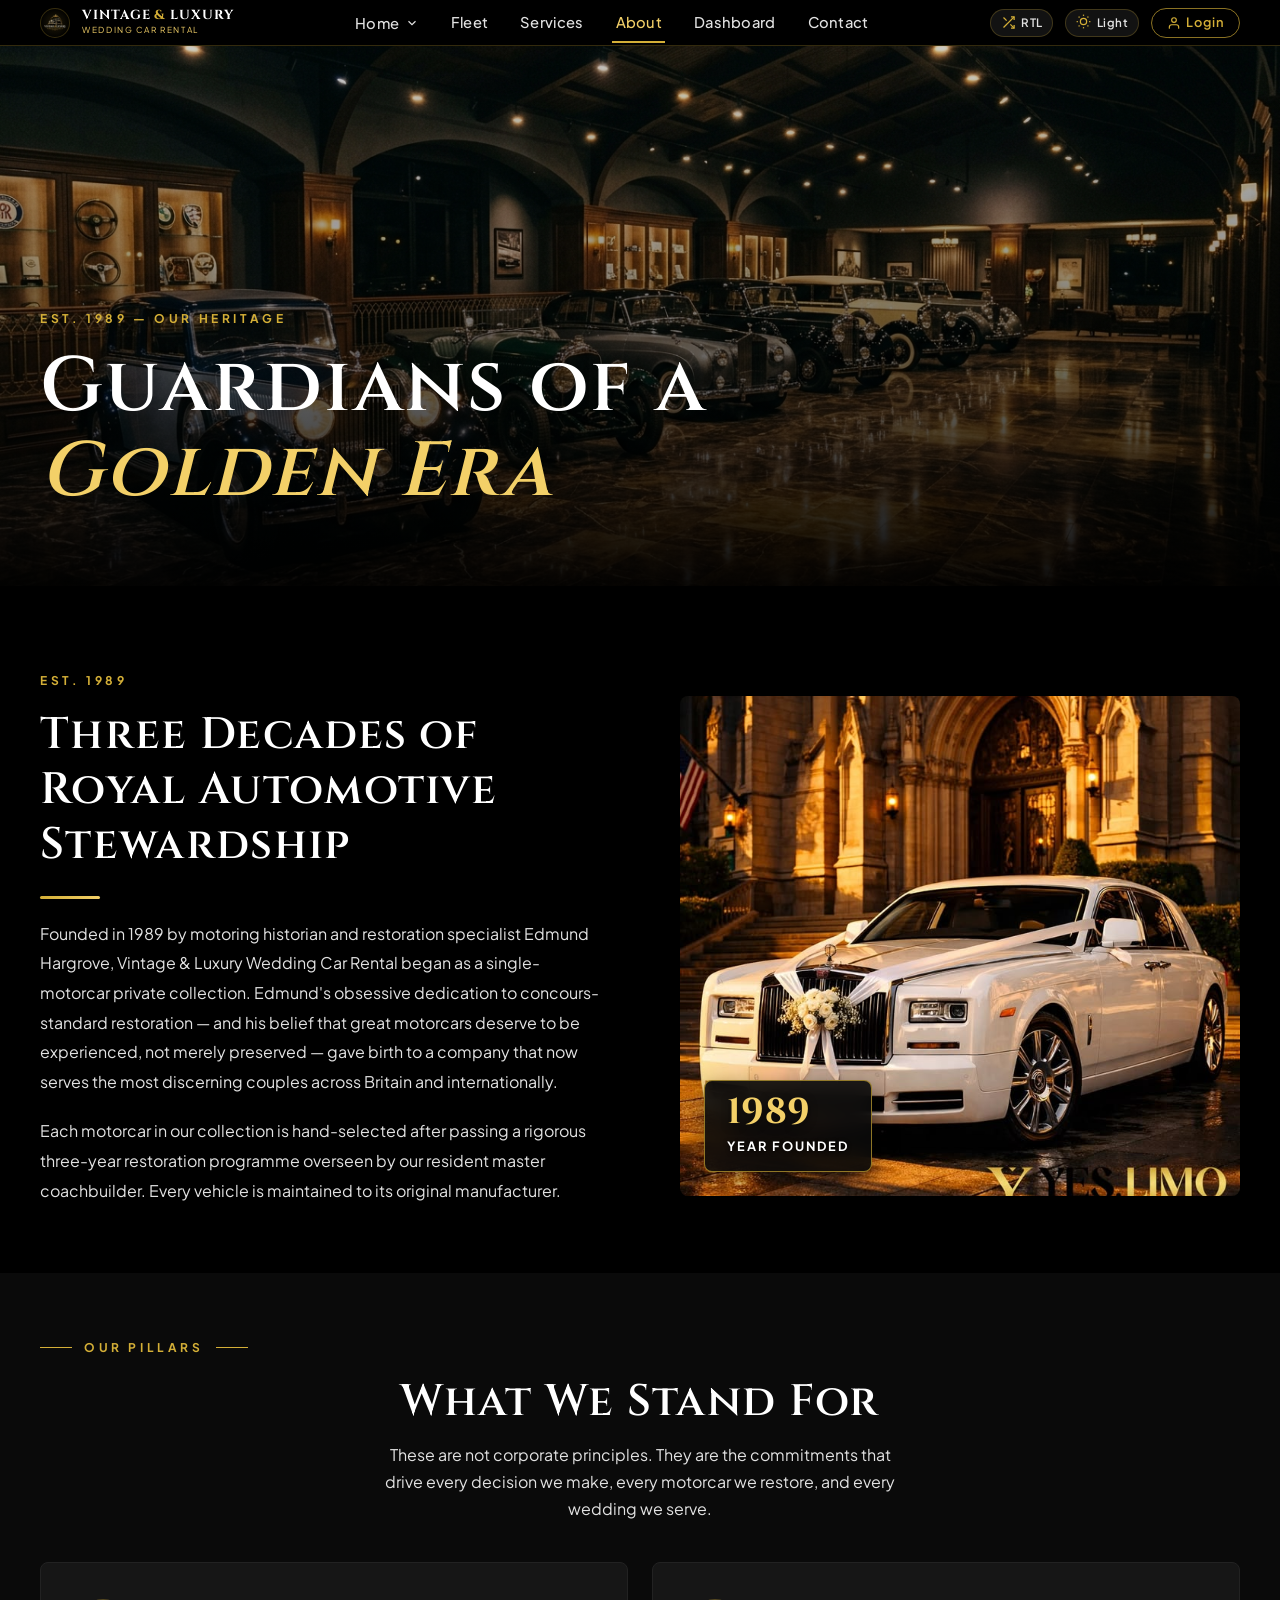
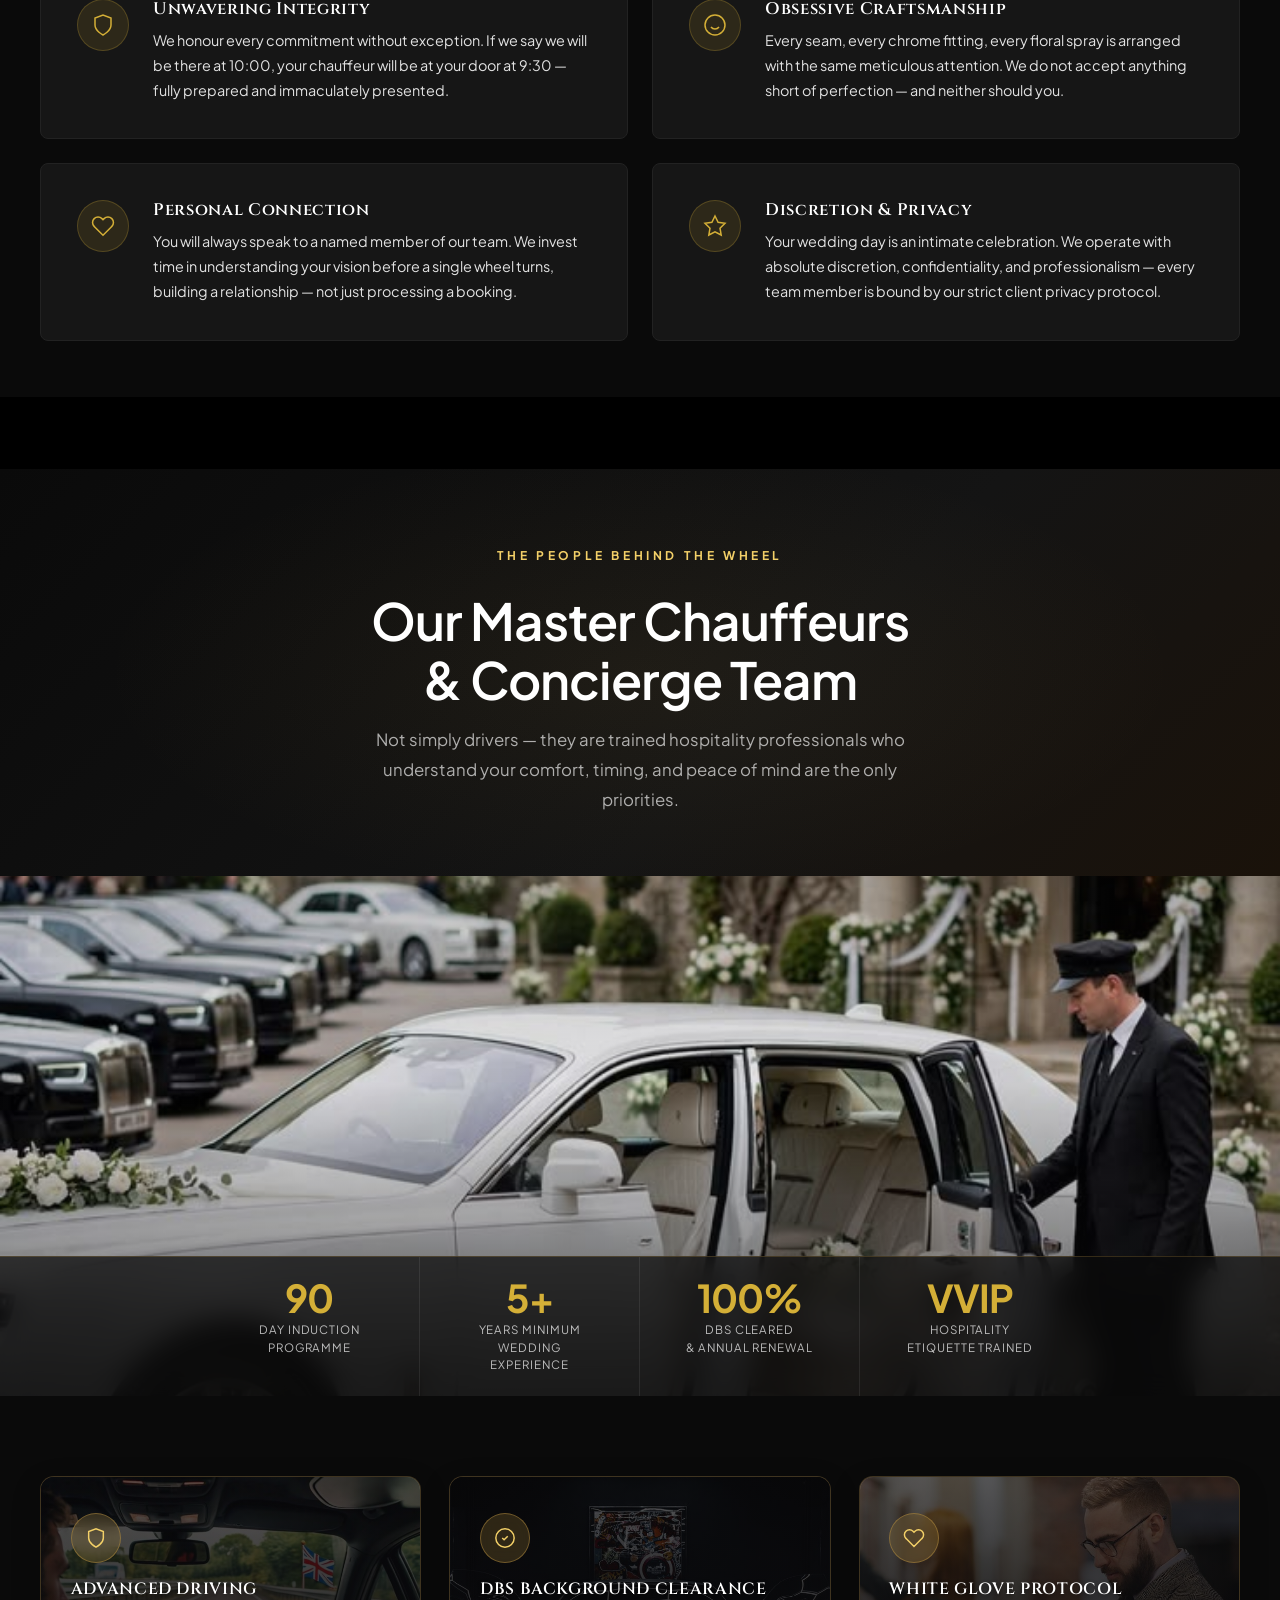
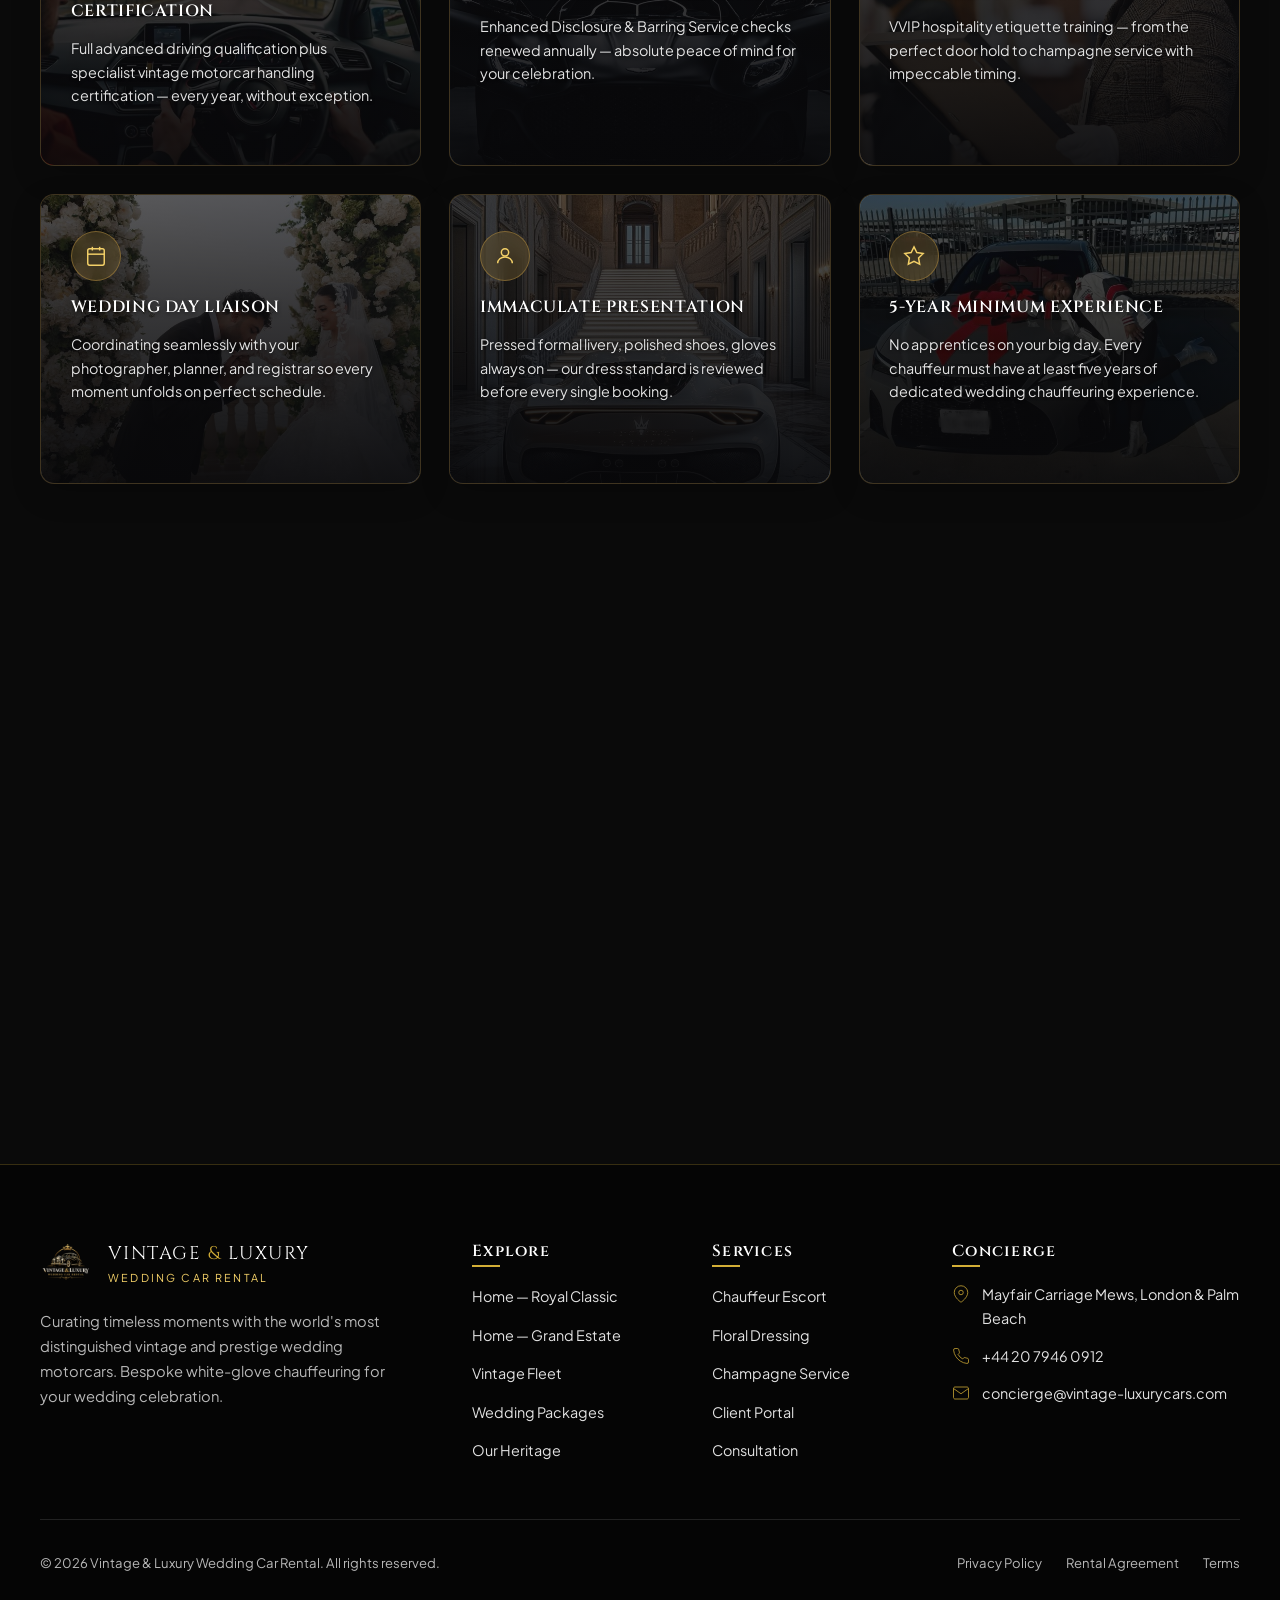
==== about.html @ 2bf7d712 "first commit" ====
﻿<!DOCTYPE html>
<html lang="en" dir="ltr">

<head>
  <meta charset="UTF-8">
  <meta name="viewport" content="width=device-width, initial-scale=1.0">
  <link rel="icon" type="image/png" sizes="32x32" href="assets/images/brand/favicon-32x32.png?v=5.0">
  <link rel="icon" type="image/png" sizes="64x64" href="assets/images/brand/favicon.png?v=5.0">
  <link rel="shortcut icon" href="assets/images/brand/favicon.ico?v=5.0">
  <link rel="apple-touch-icon" href="assets/images/brand/apple-touch-icon.png?v=5.0">
  <title>Our Heritage — Vintage &amp; Luxury Wedding Car Rental</title>
  <meta name="description"
    content="Discover the three-decade heritage of Vintage & Luxury Wedding Car Rental. Our story, values, master chauffeurs, and commitment to bespoke white-glove wedding service.">
  <link rel="stylesheet" href="assets/css/style.css?v=3.3">
  <link rel="stylesheet" href="assets/css/responsive.css?v=3.1">
</head>

<body>

  <!-- PAGE LOADER -->
  <div class="page-loader" id="pageLoader" aria-label="Loading">
    <div class="loader-brand-box">
      <img src="assets/images/brand/logo.png" alt="Vintage &amp; Luxury Emblem" class="loader-logo-img">
      <div class="loader-title">Our Heritage</div>
      <div class="loader-bar-wrap">
        <div class="loader-progress"></div>
      </div>
    </div>
  </div>

  <!-- HEADER -->
  <header class="site-header" id="siteHeader">
    <div class="container-custom header-inner">
      <a href="index.html" class="header-brand" aria-label="Vintage &amp; Luxury Wedding Car Rental">
        <div class="brand-logo-wrap">
          <img src="assets/images/brand/logo.png" alt="Brand Emblem" class="brand-logo-img">
        </div>
        <div class="brand-text-block">
          <span class="brand-title">VINTAGE <span>&amp;</span> LUXURY</span>
          <span class="brand-tagline">Wedding Car Rental</span>
        </div>
      </a>

      <nav class="desktop-nav" aria-label="Primary Navigation">
        <ul class="nav-list">
          <li class="nav-item nav-dropdown" id="navDropdownHome">
            <button type="button" class="nav-link" id="homeDropdownBtn" aria-expanded="false" aria-haspopup="true">
              Home
              <svg class="dropdown-arrow-icon" viewBox="0 0 24 24" fill="none">
                <polyline points="6 9 12 15 18 9"></polyline>
              </svg>
            </button>
            <div class="dropdown-menu">
              <a href="index.html" class="dropdown-item">Home 1 — Royal Classic <span
                  class="dropdown-badge">Default</span></a>
              <a href="home-2.html" class="dropdown-item">Home 2 — Grand Estate <span
                  class="dropdown-badge">Modern</span></a>
            </div>
          </li>
          <li class="nav-item"><a href="fleet.html" class="nav-link">Fleet</a></li>
          <li class="nav-item"><a href="services.html" class="nav-link">Services</a></li>
          <li class="nav-item"><a href="about.html" class="nav-link active">About</a></li>
          <li class="nav-item"><a href="dashboard.html" class="nav-link">Dashboard</a></li>
          <li class="nav-item"><a href="contact.html" class="nav-link">Contact</a></li>
        </ul>
      </nav>

      <div class="header-actions">
        <button type="button" class="control-pill-btn rtl-toggle-btn" aria-label="Switch Direction">
          <svg class="control-icon" viewBox="0 0 24 24">
            <polyline points="16 3 21 3 21 8"></polyline>
            <line x1="4" y1="20" x2="21" y2="3"></line>
            <polyline points="21 16 21 21 16 21"></polyline>
            <line x1="15" y1="15" x2="21" y2="21"></line>
            <line x1="4" y1="4" x2="9" y2="9"></line>
          </svg>
          <span class="rtl-text">RTL</span>
        </button>
        <button type="button" class="control-pill-btn theme-toggle-btn" aria-label="Switch Theme">
          <span class="theme-icon-wrap">
            <svg class="control-icon" viewBox="0 0 24 24">
              <circle cx="12" cy="12" r="5"></circle>
              <line x1="12" y1="1" x2="12" y2="3"></line>
              <line x1="12" y1="21" x2="12" y2="23"></line>
              <line x1="4.22" y1="4.22" x2="5.64" y2="5.64"></line>
              <line x1="18.36" y1="18.36" x2="19.78" y2="19.78"></line>
              <line x1="1" y1="12" x2="3" y2="12"></line>
              <line x1="21" y1="12" x2="23" y2="12"></line>
              <line x1="4.22" y1="19.78" x2="5.64" y2="18.36"></line>
              <line x1="18.36" y1="5.64" x2="19.78" y2="4.22"></line>
            </svg>
          </span>
          <span class="theme-text">Light</span>
        </button>
        <a href="login.html" class="btn-login-header">
          <svg viewBox="0 0 24 24" stroke-width="2" stroke-linecap="round" stroke-linejoin="round">
            <path d="M20 21v-2a4 4 0 0 0-4-4H8a4 4 0 0 0-4 4v2"/>
            <circle cx="12" cy="7" r="4"/>
          </svg>
          Login
        </a>
        <button type="button" class="mobile-toggle-btn" id="mobileMenuBtn" aria-label="Open Menu">
          <svg viewBox="0 0 24 24" fill="none" stroke="currentColor" stroke-width="2">
            <line x1="3" y1="6" x2="21" y2="6"></line>
            <line x1="3" y1="12" x2="21" y2="12"></line>
            <line x1="3" y1="18" x2="21" y2="18"></line>
          </svg>
        </button>
      </div>
    </div>
  </header>

  <!-- MOBILE DRAWER -->
  <div class="mobile-drawer-overlay" id="mobileDrawerOverlay"></div>
  <aside class="mobile-drawer" id="mobileDrawer" aria-label="Mobile Navigation">
    <div class="mobile-drawer-header">
      <a href="index.html" class="header-brand" aria-label="Vintage &amp; Luxury Wedding Car Rental">
        <div class="brand-logo-wrap"><img src="assets/images/brand/logo.png" alt="Emblem" class="brand-logo-img"></div>
        <div class="brand-text-block">
          <span class="brand-title">VINTAGE <span>&amp;</span> LUXURY</span>
          <span class="brand-tagline">Wedding Car Rental</span>
        </div>
      </a>
      <button type="button" class="mobile-close-btn" id="mobileCloseBtn" aria-label="Close Menu">
        <svg width="20" height="20" viewBox="0 0 24 24" fill="none" stroke="currentColor" stroke-width="2">
          <line x1="18" y1="6" x2="6" y2="18"></line>
          <line x1="6" y1="6" x2="18" y2="18"></line>
        </svg>
      </button>
    </div>
    <ul class="mobile-nav-list">
      <li class="mobile-accordion-item" id="mobileHomeAccordion">
        <button type="button" class="mobile-accordion-btn" id="mobileHomeAccordionBtn" aria-expanded="false">
          <span>Home</span>
          <svg class="dropdown-arrow-icon" viewBox="0 0 24 24" fill="none">
            <polyline points="6 9 12 15 18 9"></polyline>
          </svg>
        </button>
        <div class="mobile-accordion-content">
          <a href="index.html" class="mobile-sub-link">Home 1 — Royal Classic</a>
          <a href="home-2.html" class="mobile-sub-link">Home 2 — Grand Estate</a>
        </div>
      </li>
      <li><a href="fleet.html" class="mobile-nav-link">Fleet</a></li>
      <li><a href="services.html" class="mobile-nav-link">Services</a></li>
      <li><a href="about.html" class="mobile-nav-link active">About</a></li>
      <li><a href="dashboard.html" class="mobile-nav-link">Dashboard</a></li>
      <li><a href="contact.html" class="mobile-nav-link">Contact</a></li>
    </ul>
    <div class="mobile-controls-wrap">
      <div class="mobile-controls-row">
        <button type="button" class="control-pill-btn rtl-toggle-btn control-pill-flex" aria-label="Switch Direction">
          <svg class="control-icon" viewBox="0 0 24 24" width="14" height="14">
            <polyline points="16 3 21 3 21 8"></polyline>
            <line x1="4" y1="20" x2="21" y2="3"></line>
            <polyline points="21 16 21 21 16 21"></polyline>
            <line x1="15" y1="15" x2="21" y2="21"></line>
            <line x1="4" y1="4" x2="9" y2="9"></line>
          </svg>
          <span class="rtl-text">RTL</span>
        </button>
        <button type="button" class="control-pill-btn theme-toggle-btn control-pill-flex" aria-label="Switch Theme">
          <span class="theme-icon-wrap">
            <svg class="control-icon" viewBox="0 0 24 24" width="14" height="14">
              <circle cx="12" cy="12" r="5"></circle>
              <line x1="12" y1="1" x2="12" y2="3"></line>
              <line x1="12" y1="21" x2="12" y2="23"></line>
              <line x1="4.22" y1="4.22" x2="5.64" y2="5.64"></line>
              <line x1="18.36" y1="18.36" x2="19.78" y2="19.78"></line>
              <line x1="1" y1="12" x2="3" y2="12"></line>
              <line x1="21" y1="12" x2="23" y2="12"></line>
              <line x1="4.22" y1="19.78" x2="5.64" y2="18.36"></line>
              <line x1="18.36" y1="5.64" x2="19.78" y2="4.22"></line>
            </svg>
          </span>
          <span class="theme-text">Light</span>
        </button>
      </div>
      <a href="login.html" class="btn-gold-primary mobile-cta-full">Login</a>
    </div>
  </aside>

  <main id="mainContent">

    <!-- =====================================================================
         SECTION 1: ABOUT HERO — Full cinematic panorama of classic garage showroom
         ===================================================================== -->
    <section class="about-hero-section" aria-label="About Vintage & Luxury">
      <img src="assets/images/about/heritage-garage-showroom.jpg"
        alt="Grand private showroom displaying a collection of vintage Rolls-Royce and Bentley wedding cars under dramatic lighting"
        class="about-hero-img" loading="eager">
      <div class="about-hero-overlay" aria-hidden="true"></div>
      <div class="about-hero-content">
        <div class="container-custom">
          <span class="section-eyebrow">Est. 1989 &mdash; Our Heritage</span>
          <h1 class="about-hero-heading">
            Guardians of a<br><em>Golden Era</em>
          </h1>
        </div>
      </div>
    </section>

    <!-- =====================================================================
         SECTION 2: HERITAGE STORY — Text left, showroom image right
         ===================================================================== -->
    <section class="about-heritage-section" aria-label="Our Heritage Story">
      <div class="container-custom">
        <div class="about-heritage-grid">
          <div class="about-heritage-text reveal-left">
            <span class="section-eyebrow">Est. 1989</span>
            <h2 class="about-heritage-heading">Three Decades of Royal Automotive Stewardship</h2>
            <div class="gold-divider"></div>
            <p class="about-heritage-body">
              Founded in 1989 by motoring historian and restoration specialist Edmund Hargrove, Vintage &amp; Luxury
              Wedding Car Rental began as a single-motorcar private collection. Edmund's obsessive dedication to
              concours-standard restoration — and his belief that great motorcars deserve to be experienced, not merely
              preserved — gave birth to a company that now serves the most discerning couples across Britain and
              internationally.
            </p>
            <p class="about-heritage-body">
              Each motorcar in our collection is hand-selected after passing a rigorous three-year restoration programme
              overseen by our resident master coachbuilder. Every vehicle is maintained to its original manufacturer.
            </p>

          </div>

          <div class="about-heritage-image-wrap reveal-right">
            <img src="assets/images/hero/p11.jpg"
              alt="Vintage Rolls-Royce with white florals at the gates of a grand estate at golden hour" loading="lazy">
            <div class="about-heritage-image-badge">
              <div class="about-heritage-image-badge-year">1989</div>
              <div class="about-heritage-image-badge-text">Year Founded</div>
            </div>
          </div>
        </div>
      </div>
    </section>

    <!-- =====================================================================
         SECTION 3: VALUES — 2-column icon grid of core brand pillars
         ===================================================================== -->
    <section class="about-values-section" aria-label="Our Values">
      <div class="container-custom">
        <div class="reveal-up">
          <span class="section-eyebrow-line">
            <span class="section-eyebrow" style="margin-bottom:0;">Our Pillars</span>
          </span>
          <h2 class="about-values-heading">What We Stand For</h2>
          <p class="about-values-sub">
            These are not corporate principles. They are the commitments that drive every decision we make, every
            motorcar we restore, and every wedding we serve.
          </p>
        </div>

        <div class="about-values-grid">
          <div class="about-value-item reveal-up">
            <div class="about-value-icon-wrap">
              <svg class="about-value-icon" viewBox="0 0 24 24">
                <path d="M12 22s8-4 8-10V5l-8-3-8 3v7c0 6 8 10 8 10z"></path>
              </svg>
            </div>
            <div>
              <h3 class="about-value-title">Unwavering Integrity</h3>
              <p class="about-value-text">We honour every commitment without exception. If we say we will be there at
                10:00, your chauffeur will be at your door at 9:30 — fully prepared and immaculately presented.</p>
            </div>
          </div>

          <div class="about-value-item reveal-up" style="transition-delay:0.1s;">
            <div class="about-value-icon-wrap">
              <svg class="about-value-icon" viewBox="0 0 24 24">
                <circle cx="12" cy="12" r="10"></circle>
                <path d="M8 14s1.5 2 4 2 4-2 4-2"></path>
                <line x1="9" y1="9" x2="9.01" y2="9"></line>
                <line x1="15" y1="9" x2="15.01" y2="9"></line>
              </svg>
            </div>
            <div>
              <h3 class="about-value-title">Obsessive Craftsmanship</h3>
              <p class="about-value-text">Every seam, every chrome fitting, every floral spray is arranged with the same
                meticulous attention. We do not accept anything short of perfection — and neither should you.</p>
            </div>
          </div>

          <div class="about-value-item reveal-up" style="transition-delay:0.15s;">
            <div class="about-value-icon-wrap">
              <svg class="about-value-icon" viewBox="0 0 24 24">
                <path
                  d="M20.84 4.61a5.5 5.5 0 0 0-7.78 0L12 5.67l-1.06-1.06a5.5 5.5 0 0 0-7.78 7.78l1.06 1.06L12 21.23l7.78-7.78 1.06-1.06a5.5 5.5 0 0 0 0-7.78z">
                </path>
              </svg>
            </div>
            <div>
              <h3 class="about-value-title">Personal Connection</h3>
              <p class="about-value-text">You will always speak to a named member of our team. We invest time in
                understanding your vision before a single wheel turns, building a relationship — not just processing a
                booking.</p>
            </div>
          </div>

          <div class="about-value-item reveal-up" style="transition-delay:0.2s;">
            <div class="about-value-icon-wrap">
              <svg class="about-value-icon" viewBox="0 0 24 24">
                <polygon
                  points="12 2 15.09 8.26 22 9.27 17 14.14 18.18 21.02 12 17.77 5.82 21.02 7 14.14 2 9.27 8.91 8.26 12 2">
                </polygon>
              </svg>
            </div>
            <div>
              <h3 class="about-value-title">Discretion &amp; Privacy</h3>
              <p class="about-value-text">Your wedding day is an intimate celebration. We operate with absolute
                discretion, confidentiality, and professionalism — every team member is bound by our strict client
                privacy protocol.</p>
            </div>
          </div>
        </div>
      </div>
    </section>

    <!-- =====================================================================
         SECTION 4: MASTER CHAUFFEURS — Immersive full-bleed redesign
         ===================================================================== -->
    <section class="chauffeur-section" aria-label="Our Master Chauffeurs">

      <!-- Dark header band -->
      <div class="chauffeur-header-band">
        <div class="container-custom">
          <div class="chauffeur-header-inner reveal-up">
            <span class="section-eyebrow" style="color:var(--gold-light);">The People Behind the Wheel</span>
            <h2 class="chauffeur-headline">Our Master Chauffeurs<br>&amp; Concierge Team</h2>
            <p class="chauffeur-subtitle">
              Not simply drivers — they are trained hospitality professionals who understand
              your comfort, timing, and peace of mind are the only priorities.
            </p>
          </div>
        </div>
      </div>

      <!-- Hero image with floating stat pills -->
      <div class="chauffeur-hero-wrap">
        <img src="assets/images/sections/p12.jpg"
          alt="Chauffeur in black formal livery with white gloves opening rear door of vintage wedding car at manor"
          class="chauffeur-hero-img" loading="lazy">
        <div class="chauffeur-hero-overlay"></div>

        <!-- Stat pills anchored at bottom of image -->
        <div class="chauffeur-stats-row">
          <div class="chauffeur-stat reveal-up" style="transition-delay:0s;">
            <span class="chauffeur-stat-num">90</span>
            <span class="chauffeur-stat-label">Day Induction<br>Programme</span>
          </div>
          <div class="chauffeur-stat reveal-up" style="transition-delay:0.1s;">
            <span class="chauffeur-stat-num">5+</span>
            <span class="chauffeur-stat-label">Years Minimum<br>Wedding Experience</span>
          </div>
          <div class="chauffeur-stat reveal-up" style="transition-delay:0.2s;">
            <span class="chauffeur-stat-num">100%</span>
            <span class="chauffeur-stat-label">DBS Cleared<br>&amp; Annual Renewal</span>
          </div>
          <div class="chauffeur-stat reveal-up" style="transition-delay:0.3s;">
            <span class="chauffeur-stat-num">VVIP</span>
            <span class="chauffeur-stat-label">Hospitality<br>Etiquette Trained</span>
          </div>
        </div>
      </div>

      <!-- Credential cards grid -->
      <div class="chauffeur-cards-band">
        <div class="container-custom">
          <div class="chauffeur-cards-grid">

            <div class="chauffeur-card reveal-up" style="transition-delay:0s;">
              <img src="assets/images/fleet/p13.jpg" alt="Advanced Driving Certification" class="chauffeur-card-bg"
                loading="lazy">
              <div class="chauffeur-card-overlay"></div>
              <div class="chauffeur-card-content">
                <div class="chauffeur-card-icon">
                  <svg viewBox="0 0 24 24" fill="none" stroke="currentColor" stroke-width="1.6">
                    <path d="M12 22s8-4 8-10V5l-8-3-8 3v7c0 6 8 10 8 10z" />
                  </svg>
                </div>
                <h3 class="chauffeur-card-title">Advanced Driving Certification</h3>
                <p class="chauffeur-card-text">Full advanced driving qualification plus specialist vintage motorcar
                  handling certification — every year, without exception.</p>
              </div>
            </div>

            <div class="chauffeur-card reveal-up" style="transition-delay:0.08s;">
              <img src="assets/images/fleet/p14.jpg" alt="DBS Background Clearance" class="chauffeur-card-bg"
                loading="lazy">
              <div class="chauffeur-card-overlay"></div>
              <div class="chauffeur-card-content">
                <div class="chauffeur-card-icon">
                  <svg viewBox="0 0 24 24" fill="none" stroke="currentColor" stroke-width="1.6">
                    <path d="M9 12l2 2 4-4" />
                    <circle cx="12" cy="12" r="10" />
                  </svg>
                </div>
                <h3 class="chauffeur-card-title">DBS Background Clearance</h3>
                <p class="chauffeur-card-text">Enhanced Disclosure &amp; Barring Service checks renewed annually —
                  absolute peace of mind for your celebration.</p>
              </div>
            </div>

            <div class="chauffeur-card reveal-up" style="transition-delay:0.16s;">
              <img src="assets/images/fleet/p15.jpg" alt="White Glove Protocol" class="chauffeur-card-bg"
                loading="lazy">
              <div class="chauffeur-card-overlay"></div>
              <div class="chauffeur-card-content">
                <div class="chauffeur-card-icon">
                  <svg viewBox="0 0 24 24" fill="none" stroke="currentColor" stroke-width="1.6">
                    <path
                      d="M20.84 4.61a5.5 5.5 0 0 0-7.78 0L12 5.67l-1.06-1.06a5.5 5.5 0 0 0-7.78 7.78l1.06 1.06L12 21.23l7.78-7.78 1.06-1.06a5.5 5.5 0 0 0 0-7.78z" />
                  </svg>
                </div>
                <h3 class="chauffeur-card-title">White Glove Protocol</h3>
                <p class="chauffeur-card-text">VVIP hospitality etiquette training — from the perfect door hold to
                  champagne service with impeccable timing.</p>
              </div>
            </div>

            <div class="chauffeur-card reveal-up" style="transition-delay:0.24s;">
              <img src="assets/images/fleet/p16.jpg" alt="Wedding Day Liaison" class="chauffeur-card-bg" loading="lazy">
              <div class="chauffeur-card-overlay"></div>
              <div class="chauffeur-card-content">
                <div class="chauffeur-card-icon">
                  <svg viewBox="0 0 24 24" fill="none" stroke="currentColor" stroke-width="1.6">
                    <rect x="3" y="4" width="18" height="18" rx="2" ry="2" />
                    <line x1="16" y1="2" x2="16" y2="6" />
                    <line x1="8" y1="2" x2="8" y2="6" />
                    <line x1="3" y1="10" x2="21" y2="10" />
                  </svg>
                </div>
                <h3 class="chauffeur-card-title">Wedding Day Liaison</h3>
                <p class="chauffeur-card-text">Coordinating seamlessly with your photographer, planner, and registrar so
                  every moment unfolds on perfect schedule.</p>
              </div>
            </div>

            <div class="chauffeur-card reveal-up" style="transition-delay:0.32s;">
              <img src="assets/images/fleet/p17.jpg" alt="Immaculate Presentation" class="chauffeur-card-bg"
                loading="lazy">
              <div class="chauffeur-card-overlay"></div>
              <div class="chauffeur-card-content">
                <div class="chauffeur-card-icon">
                  <svg viewBox="0 0 24 24" fill="none" stroke="currentColor" stroke-width="1.6">
                    <circle cx="12" cy="8" r="4" />
                    <path d="M4 20c0-4 3.6-7 8-7s8 3 8 7" />
                  </svg>
                </div>
                <h3 class="chauffeur-card-title">Immaculate Presentation</h3>
                <p class="chauffeur-card-text">Pressed formal livery, polished shoes, gloves always on — our dress
                  standard is reviewed before every single booking.</p>
              </div>
            </div>

            <div class="chauffeur-card reveal-up" style="transition-delay:0.40s;">
              <img src="assets/images/fleet/p18.jpg" alt="5-Year Minimum Experience" class="chauffeur-card-bg"
                loading="lazy">
              <div class="chauffeur-card-overlay"></div>
              <div class="chauffeur-card-content">
                <div class="chauffeur-card-icon">
                  <svg viewBox="0 0 24 24" fill="none" stroke="currentColor" stroke-width="1.6">
                    <polygon
                      points="12 2 15.09 8.26 22 9.27 17 14.14 18.18 21.02 12 17.77 5.82 21.02 7 14.14 2 9.27 8.91 8.26 12 2" />
                  </svg>
                </div>
                <h3 class="chauffeur-card-title">5-Year Minimum Experience</h3>
                <p class="chauffeur-card-text">No apprentices on your big day. Every chauffeur must have at least five
                  years of dedicated wedding chauffeuring experience.</p>
              </div>
            </div>

          </div>

          <div class="chauffeur-cta-row reveal-up">
            <a href="login.html" class="btn-gold-primary">
              Meet Our Team
              <svg width="14" height="14" viewBox="0 0 24 24" fill="none" stroke="currentColor" stroke-width="2.5">
                <line x1="5" y1="12" x2="19" y2="12"></line>
                <polyline points="12 5 19 12 12 19"></polyline>
              </svg>
            </a>
          </div>
        </div>
      </div>

    </section>

    <!-- =====================================================================
         SECTION 5: ABOUT CTA — Elegant invitation to reserve
         ===================================================================== -->
    <section class="about-cta-section" aria-label="Begin Your Reservation">
      <div class="container-custom">
        <div class="about-cta-inner reveal-up">
          <span class="section-eyebrow-line">
            <span class="section-eyebrow" style="margin-bottom:0;">Begin Your Story</span>
          </span>
          <h2 class="about-cta-title">
            Reserve Your<br><span class="gold-word">Iconic Motorcar</span>
          </h2>
          <p class="about-cta-text">
            Popular dates are reserved months in advance. Speak with our private concierge to discuss your wedding
            vision, select your motorcar, and arrange a complimentary showroom viewing — no obligation, only elegance.
          </p>
          <div class="cta-banner-actions">
            <a href="contact.html" class="btn-gold-primary hero-cta-btn">
              Private Consultation
              <svg width="14" height="14" viewBox="0 0 24 24" fill="none" stroke="currentColor" stroke-width="2.5">
                <line x1="5" y1="12" x2="19" y2="12"></line>
                <polyline points="12 5 19 12 12 19"></polyline>
              </svg>
            </a>
            <a href="fleet.html" class="btn-outline-gold">Explore Fleet</a>
          </div>
        </div>
      </div>
    </section>

  </main>

  <!-- SCROLL TO TOP -->
  <button type="button" class="scroll-top-btn" id="scrollTopBtn" aria-label="Scroll to top">
    <svg viewBox="0 0 24 24" fill="none" stroke="currentColor">
      <polyline points="18 15 12 9 6 15"></polyline>
    </svg>
  </button>

  <!-- FOOTER -->
  <footer class="site-footer">
    <div class="container-custom">
      <div class="footer-top-grid">
        <div class="footer-brand-col">
          <div class="footer-logo-row">
            <img src="assets/images/brand/logo.png" alt="Vintage &amp; Luxury Brand Emblem" class="footer-logo-img">
            <div>
              <div class="footer-brand-title">VINTAGE <span>&amp;</span> LUXURY</div>
              <div class="footer-brand-tagline">Wedding Car Rental</div>
            </div>
          </div>
          <p class="footer-desc">
            Curating timeless moments with the world's most distinguished vintage and prestige wedding motorcars.
            Bespoke white-glove chauffeuring for your wedding celebration.
          </p>
        </div>
        <div>
          <h4 class="footer-col-title">Explore</h4>
          <ul class="footer-links-list">
            <li><a href="index.html">Home — Royal Classic</a></li>
            <li><a href="home-2.html">Home — Grand Estate</a></li>
            <li><a href="fleet.html">Vintage Fleet</a></li>
            <li><a href="services.html">Wedding Packages</a></li>
            <li><a href="about.html">Our Heritage</a></li>
          </ul>
        </div>
        <div>
          <h4 class="footer-col-title">Services</h4>
          <ul class="footer-links-list">
            <li><a href="services.html">Chauffeur Escort</a></li>
            <li><a href="services.html">Floral Dressing</a></li>
            <li><a href="services.html">Champagne Service</a></li>
            <li><a href="dashboard.html">Client Portal</a></li>
            <li><a href="contact.html">Consultation</a></li>
          </ul>
        </div>
        <div>
          <h4 class="footer-col-title">Concierge</h4>
          <div class="footer-contact-info">
            <div class="footer-contact-item">
              <svg class="footer-contact-icon" viewBox="0 0 24 24" fill="none">
                <path d="M21 10c0 7-9 13-9 13s-9-6-9-13a9 9 0 0 1 18 0z"></path>
                <circle cx="12" cy="10" r="3"></circle>
              </svg>
              <span>Mayfair Carriage Mews, London &amp; Palm Beach</span>
            </div>
            <div class="footer-contact-item">
              <svg class="footer-contact-icon" viewBox="0 0 24 24" fill="none">
                <path
                  d="M22 16.92v3a2 2 0 0 1-2.18 2 19.79 19.79 0 0 1-8.63-3.07 19.5 19.5 0 0 1-6-6 19.79 19.79 0 0 1-3.07-8.67A2 2 0 0 1 4.11 2h3a2 2 0 0 1 2 1.72 12.84 12.84 0 0 0 .7 2.81 2 2 0 0 1-.45 2.11L8.09 9.91a16 16 0 0 0 6 6l1.27-1.27a2 2 0 0 1 2.11-.45 12.84 12.84 0 0 0 2.81.7A2 2 0 0 1 22 16.92z">
                </path>
              </svg>
              <span>+44 20 7946 0912</span>
            </div>
            <div class="footer-contact-item">
              <svg class="footer-contact-icon" viewBox="0 0 24 24" fill="none">
                <path d="M4 4h16c1.1 0 2 .9 2 2v12c0 1.1-.9 2-2 2H4c-1.1 0-2-.9-2-2V6c0-1.1.9-2 2-2z"></path>
                <polyline points="22,6 12,13 2,6"></polyline>
              </svg>
              <span>concierge@vintage-luxurycars.com</span>
            </div>
          </div>
        </div>
      </div>
      <div class="footer-bottom">
        <div>&copy; 2026 Vintage &amp; Luxury Wedding Car Rental. All rights reserved.</div>
        <div class="footer-bottom-links">
          <a href="#">Privacy Policy</a>
          <a href="#">Rental Agreement</a>
          <a href="#">Terms</a>
        </div>
      </div>
    </div>
  </footer>

  <script src="assets/js/main.js?v=3.2"></script>
</body>

</html>
---- assets/css/style.css ----
/* ==========================================================================
   VINTAGE & LUXURY WEDDING CAR RENTAL — MASTER STYLESHEET
   Phase 02: Global Design System & Core Components
   ========================================================================== */

@import url('https://fonts.googleapis.com/css2?family=Cinzel:wght@500;600;700;800&family=Plus+Jakarta+Sans:wght@300;400;500;600;700&display=swap');

/* --- CSS Variables & Design Tokens --- */
:root {
  /* Dark Mode Default (Mandatory deep black #000000) */
  --bg-primary: #000000;
  --bg-surface: #0a0a0a;
  --bg-surface-elevated: #121212;
  --bg-surface-card: #161616;
  --bg-surface-hover: #1c1a16;

  /* Accent Gold Hierarchy */
  --gold-primary: #D4AF37;
  --gold-light: #F3D068;
  --gold-dark: #AA820A;
  --gold-subtle: rgba(212, 175, 55, 0.12);
  --gold-glow: rgba(212, 175, 55, 0.28);
  --gold-border: rgba(212, 175, 55, 0.24);
  --gold-border-bright: rgba(212, 175, 55, 0.65);

  /* High-Contrast Typography */
  --text-primary: #FFFFFF;
  --text-secondary: #E2E2E2;
  --text-muted: #B8B8B8;
  --text-inverse: #000000;

  /* Borders & Dividers */
  --border-subtle: #222222;
  --border-strong: #333333;

  /* Typography Stacks */
  --font-heading: 'Cinzel', serif, Georgia;
  --font-body: 'Plus Jakarta Sans', sans-serif, -apple-system, BlinkMacSystemFont;

  /* Header Height & Spacing (Compact luxury) */
  --header-height: 46px;
  --transition-fast: 0.2s cubic-bezier(0.16, 1, 0.3, 1);
  --transition-smooth: 0.35s cubic-bezier(0.16, 1, 0.3, 1);
}

/* Light Mode Overrides (when explicitly toggled) */
[data-theme="light"] {
  --bg-primary: #FBF9F5;
  --bg-surface: #FFFFFF;
  --bg-surface-elevated: #F4EFE6;
  --bg-surface-card: #FFFFFF;
  --bg-surface-hover: #F8F3E9;

  --text-primary: #111111;
  --text-secondary: #2C2C2C;
  --text-muted: #555555;
  --text-inverse: #FFFFFF;

  --border-subtle: #E6E0D5;
  --border-strong: #D5CCBD;
  --gold-border: rgba(184, 134, 11, 0.35);
  --gold-border-bright: rgba(184, 134, 11, 0.8);
  --gold-subtle: rgba(184, 134, 11, 0.08);
}

/* --- Base Reset & Global Styles --- */
*,
*::before,
*::after {
  box-sizing: border-box;
  margin: 0;
  padding: 0;
}

html {
  scroll-behavior: smooth;
  font-size: 16px;
  background-color: var(--bg-primary);
  color: var(--text-primary);
}

html,
body {
  max-width: 100%;
  overflow-x: clip; /* clip (not hidden) — preserves position:sticky on the header */
}

body {
  font-family: var(--font-body);
  background-color: var(--bg-primary);
  color: var(--text-secondary);
  line-height: 1.65;
  -webkit-font-smoothing: antialiased;
  -moz-osx-font-smoothing: grayscale;
  min-height: 100vh;
  display: flex;
  flex-direction: column;
}

/* Accessible focus ring */
:focus-visible {
  outline: 2px solid var(--gold-primary);
  outline-offset: 3px;
}

a {
  color: inherit;
  text-decoration: none;
  transition: color var(--transition-fast);
}

button {
  font-family: inherit;
  cursor: pointer;
  border: none;
  background: none;
}

img {
  max-width: 100%;
  height: auto;
  display: block;
}

/* Typography Helpers */
h1,
h2,
h3,
h4,
h5,
h6 {
  font-family: var(--font-heading);
  color: var(--text-primary);
  letter-spacing: 0.03em;
  font-weight: 600;
  line-height: 1.25;
}

/* Shared Container */
.container-custom {
  width: 100%;
  max-width: 1360px;
  margin-left: auto;
  margin-right: auto;
  padding-left: 1.5rem;
  padding-right: 1.5rem;
}

/* ==========================================================================
   PAGE LOADER
   ========================================================================== */
.page-loader {
  position: fixed;
  inset: 0;
  background-color: #000000;
  z-index: 99999;
  display: flex;
  flex-direction: column;
  align-items: center;
  justify-content: center;
  transition: opacity 0.5s cubic-bezier(0.16, 1, 0.3, 1), visibility 0.5s;
}

.page-loader.loader-hidden {
  opacity: 0;
  visibility: hidden;
  pointer-events: none;
}

.loader-brand-box {
  display: flex;
  flex-direction: column;
  align-items: center;
  text-align: center;
  animation: loaderPulse 2s infinite ease-in-out;
}

.loader-logo-img {
  width: 160px;
  height: auto;
  filter: drop-shadow(0 0 20px rgba(212, 175, 55, 0.45));
}

.loader-title {
  margin-top: 1.25rem;
  font-family: var(--font-heading);
  font-size: 1.15rem;
  letter-spacing: 0.25em;
  color: var(--gold-light);
  text-transform: uppercase;
}

.loader-bar-wrap {
  width: 180px;
  height: 2px;
  background-color: rgba(255, 255, 255, 0.12);
  margin-top: 1.5rem;
  overflow: hidden;
  position: relative;
  border-radius: 999px;
}

.loader-progress {
  width: 100%;
  height: 100%;
  background: linear-gradient(90deg, transparent, var(--gold-primary), #FFFFFF);
  animation: loaderSlide 1.2s infinite ease-in-out;
}

@keyframes loaderPulse {

  0%,
  100% {
    transform: scale(1);
    opacity: 0.95;
  }

  50% {
    transform: scale(1.03);
    opacity: 1;
  }
}

@keyframes loaderSlide {
  0% {
    transform: translateX(-100%);
  }

  100% {
    transform: translateX(100%);
  }
}

/* ==========================================================================
   HEADER & NAVIGATION
   Strictly one line on desktop: [Logo] [6 Nav Items] [RTL] [Dark] [CTA]
   ========================================================================== */
.site-header {
  position: sticky;
  top: 0;
  left: 0;
  width: 100%;
  max-width: 100vw;
  overflow-x: clip;
  height: var(--header-height);
  background-color: rgba(0, 0, 0, 0.88);
  backdrop-filter: blur(16px);
  -webkit-backdrop-filter: blur(16px);
  border-bottom: 1px solid var(--gold-border);
  z-index: 1000;
  transition: background-color var(--transition-smooth), border-color var(--transition-smooth);
}

[data-theme="light"] .site-header {
  background-color: rgba(251, 249, 245, 0.92);
}

.header-inner {
  height: 100%;
  display: flex;
  align-items: center;
  justify-content: space-between;
  gap: 1.5rem;
}

/* Brand Identity */
.header-brand {
  display: flex;
  align-items: center;
  gap: 0.75rem;
  flex-shrink: 0;
  transition: opacity 0.25s ease, visibility 0.25s ease;
}

/* When mobile menu button is clicked and drawer is open, hide brand name & logo in site header */
body.drawer-is-open .site-header .header-brand {
  opacity: 0 !important;
  visibility: hidden !important;
  pointer-events: none !important;
}

.brand-logo-wrap {
  width: 30px;
  height: 30px;
  display: flex;
  align-items: center;
  justify-content: center;
  border-radius: 50%;
  border: 1px solid var(--gold-border);
  background: radial-gradient(circle, rgba(212, 175, 55, 0.15) 0%, transparent 80%);
  overflow: hidden;
  padding: 2px;
  transition: border-color var(--transition-fast), transform var(--transition-fast);
}

.header-brand:hover .brand-logo-wrap {
  border-color: var(--gold-light);
  transform: scale(1.05);
}

.brand-logo-img {
  width: 100%;
  height: 100%;
  object-fit: contain;
}

.brand-text-block {
  display: flex;
  flex-direction: column;
}

.brand-title {
  font-family: var(--font-heading);
  font-size: 0.82rem;
  font-weight: 700;
  letter-spacing: 0.07em;
  color: var(--text-primary);
  line-height: 1.1;
  white-space: nowrap;
}

.brand-title span {
  color: var(--gold-primary);
}

.brand-tagline {
  font-size: 0.52rem;
  letter-spacing: 0.2em;
  text-transform: uppercase;
  color: var(--gold-light);
  white-space: nowrap;
  margin-top: 1px;
}

/* Desktop Navigation (Exactly 6 Nav Items) */
.desktop-nav {
  display: flex;
  align-items: center;
  gap: 1.5rem;
}

.nav-list {
  display: flex;
  align-items: center;
  list-style: none;
  gap: 1.6rem;
  margin: 0;
  padding: 0;
}

.nav-item {
  position: relative;
}

.nav-link {
  font-family: var(--font-body);
  font-size: 0.92rem;
  font-weight: 500;
  letter-spacing: 0.02em;
  color: var(--text-secondary);
  padding: 0.5rem 0.2rem;
  display: inline-flex;
  align-items: center;
  gap: 0.35rem;
  position: relative;
  white-space: nowrap;
}

.nav-link::after {
  content: '';
  position: absolute;
  bottom: 0;
  left: 0;
  width: 0;
  height: 2px;
  background-color: var(--gold-primary);
  transition: width var(--transition-smooth);
}

.nav-link:hover,
.nav-link.active {
  color: var(--gold-light) !important;
}

[data-theme="light"] .nav-link:hover,
[data-theme="light"] .nav-link.active {
  color: var(--gold-dark) !important;
}

.nav-link:hover::after,
.nav-link.active::after {
  width: 100%;
}

.nav-link.active .dropdown-arrow-icon {
  stroke: var(--gold-light) !important;
}

[data-theme="light"] .nav-link.active .dropdown-arrow-icon {
  stroke: var(--gold-dark) !important;
}

.dropdown-arrow-icon {
  width: 14px;
  height: 14px;
  stroke: currentColor;
  stroke-width: 2;
  transition: transform var(--transition-fast);
}

.nav-dropdown.is-open .dropdown-arrow-icon {
  transform: rotate(180deg);
}

/* Click-Only Dropdown Menu (No Hover allowed) */
.dropdown-menu {
  position: absolute;
  top: calc(100% + 14px);
  left: 0;
  min-width: 220px;
  background-color: #0c0c0c;
  border: 1px solid var(--gold-border);
  border-radius: 8px;
  padding: 0.6rem 0;
  box-shadow: 0 16px 36px rgba(0, 0, 0, 0.7);
  display: none;
  flex-direction: column;
  z-index: 1050;
  animation: dropdownFade 0.25s cubic-bezier(0.16, 1, 0.3, 1) forwards;
}

[data-theme="light"] .dropdown-menu {
  background-color: #FFFFFF;
  border-color: var(--border-strong);
  box-shadow: 0 16px 36px rgba(0, 0, 0, 0.12);
}

.nav-dropdown.is-open .dropdown-menu {
  display: flex;
}

@keyframes dropdownFade {
  from {
    opacity: 0;
    transform: translateY(6px);
  }

  to {
    opacity: 1;
    transform: translateY(0);
  }
}

.dropdown-item {
  padding: 0.65rem 1.25rem;
  font-size: 0.88rem;
  font-weight: 500;
  color: var(--text-secondary);
  display: flex;
  align-items: center;
  justify-content: space-between;
  transition: background-color var(--transition-fast), color var(--transition-fast);
}

.dropdown-item:hover,
.dropdown-item.active {
  background-color: rgba(212, 175, 55, 0.12);
  color: var(--gold-light);
}

.dropdown-badge {
  font-size: 0.68rem;
  padding: 0.15rem 0.45rem;
  border-radius: 4px;
  background-color: rgba(212, 175, 55, 0.18);
  color: var(--gold-light);
  border: 1px solid var(--gold-border);
}

/* Header Utilities & Actions */
.header-actions {
  display: flex;
  align-items: center;
  gap: 0.75rem;
  flex-shrink: 0;
}

/* Unique Styled Theme & RTL Controls */
.control-pill-btn {
  display: inline-flex;
  align-items: center;
  justify-content: center;
  height: 28px;
  padding: 0 0.6rem;
  gap: 0.35rem;
  background-color: var(--bg-surface-elevated);
  border: 1px solid var(--gold-border);
  border-radius: 999px;
  color: var(--text-secondary);
  font-size: 0.72rem;
  font-weight: 600;
  letter-spacing: 0.05em;
  transition: all var(--transition-fast);
}

.control-pill-btn:hover {
  border-color: var(--gold-primary);
  color: var(--text-primary); /* adaptive: #fff dark / #111 light */
  background-color: rgba(212, 175, 55, 0.12);
  transform: translateY(-1px);
  box-shadow: 0 0 0 1px rgba(212, 175, 55, 0.2);
}

.control-icon {
  width: 15px;
  height: 15px;
  stroke: var(--gold-primary);
  fill: none;
  stroke-width: 2;
}

/* Luxury Gold CTA Button */
.btn-gold-primary {
  display: inline-flex;
  align-items: center;
  justify-content: center;
  gap: 0.5rem;
  height: 38px;
  padding: 0 1.2rem;
  background: linear-gradient(135deg, #D4AF37 0%, #AA820A 100%);
  border: 1.5px solid #D4AF37;
  color: #000000 !important;
  font-family: var(--font-body);
  font-size: 0.85rem;
  font-weight: 700;
  letter-spacing: 0.06em;
  text-transform: uppercase;
  border-radius: 6px;
  box-shadow: 0 4px 16px rgba(212, 175, 55, 0.28);
  transition: all var(--transition-smooth);
  white-space: nowrap;
  box-sizing: border-box;
  vertical-align: middle;
  text-decoration: none;
}

.btn-gold-primary:hover {
  background: linear-gradient(135deg, #F3D068 0%, #C5A059 100%);
  border-color: #F3D068;
  box-shadow: 0 6px 22px rgba(212, 175, 55, 0.45);
  transform: translateY(-2px);
  color: #000000 !important;
}

/* Compact header-specific CTA */
.header-actions .btn-gold-primary {
  height: 30px;
  padding: 0 0.9rem;
  font-size: 0.77rem;
}

/* Header Login Button — replaces Reserve Fleet CTA */
.btn-login-header {
  display: inline-flex;
  align-items: center;
  gap: 0.35rem;
  height: 30px;
  padding: 0 0.9rem;
  border: 1.5px solid var(--gold-border-bright);
  border-radius: 999px;
  background: transparent;
  color: var(--gold-primary);
  font-family: var(--font-body);
  font-size: 0.8rem;
  font-weight: 600;
  letter-spacing: 0.07em;
  text-decoration: none;
  white-space: nowrap;
  transition: all var(--transition-fast);
  cursor: pointer;
}

.btn-login-header svg {
  width: 14px;
  height: 14px;
  stroke: currentColor;
  fill: none;
  flex-shrink: 0;
}

.btn-login-header:hover {
  background: rgba(212, 175, 55, 0.12);
  border-color: var(--gold-primary);
  color: var(--gold-light);
  transform: translateY(-1px);
  box-shadow: 0 4px 14px rgba(212, 175, 55, 0.22);
}

[data-theme="light"] .btn-login-header {
  color: var(--gold-dark);
  border-color: rgba(184, 134, 11, 0.5);
}

[data-theme="light"] .btn-login-header:hover {
  background: rgba(184, 134, 11, 0.08);
  color: var(--gold-dark);
}

@media (max-width: 1150px) {
  .btn-login-header {
    display: none !important;
  }
}

/* Mobile Hamburger Toggle */
.mobile-toggle-btn {
  display: none;
  width: 30px;
  height: 30px;
  align-items: center;
  justify-content: center;
  border: 1px solid var(--gold-border);
  border-radius: 6px;
  background: var(--bg-surface-elevated);
  color: var(--gold-light);
  cursor: pointer;
}

.mobile-toggle-btn svg {
  width: 17px;
  height: 17px;
}

/* ==========================================================================
   MOBILE MENU DRAWER
   ========================================================================== */
.mobile-drawer-overlay {
  position: fixed;
  inset: 0;
  background-color: rgba(0, 0, 0, 0.85);
  backdrop-filter: blur(8px);
  z-index: 1099;
  opacity: 0;
  visibility: hidden;
  transition: opacity 0.3s ease, visibility 0.3s ease;
}

.mobile-drawer-overlay.is-active {
  opacity: 1;
  visibility: visible;
}

.mobile-drawer {
  position: fixed;
  top: 0;
  right: -320px;
  width: 300px;
  max-width: 85vw;
  height: 100%;
  background-color: #0d0d0d;
  border-left: 1px solid var(--gold-border);
  z-index: 1100;
  display: flex;
  flex-direction: column;
  padding: 1.1rem 1.25rem;
  transition: right 0.35s cubic-bezier(0.16, 1, 0.3, 1);
  overflow-y: auto;
}

[dir="rtl"] .mobile-drawer {
  right: auto;
  left: -320px;
  border-left: none;
  border-right: 1px solid var(--gold-border);
  transition: left 0.35s cubic-bezier(0.16, 1, 0.3, 1);
}

.mobile-drawer.is-active {
  right: 0;
}

[dir="rtl"] .mobile-drawer.is-active {
  left: 0;
}

/* Force mobile drawer and overlay to NEVER show on desktop screens (> 1150px) */
@media (min-width: 1151px) {
  .mobile-drawer,
  .mobile-drawer-overlay {
    display: none !important;
    visibility: hidden !important;
    opacity: 0 !important;
    pointer-events: none !important;
  }

  body.drawer-is-open {
    overflow: auto !important;
  }
}

.mobile-drawer-header {
  display: flex;
  align-items: center;
  justify-content: space-between;
  padding-bottom: 0.65rem;
  border-bottom: 1px solid rgba(255, 255, 255, 0.1);
  gap: 0.75rem;
}

.mobile-drawer-header .header-brand {
  display: flex !important;
  align-items: center;
  gap: 0.65rem;
  text-decoration: none;
  opacity: 1 !important;
  visibility: visible !important;
  pointer-events: auto !important;
}

.mobile-drawer-header .brand-logo-wrap {
  width: 30px;
  height: 30px;
  flex-shrink: 0;
}

.mobile-drawer-header .brand-text-block {
  display: flex;
  flex-direction: column;
}

.mobile-drawer-header .brand-title {
  font-family: var(--font-heading);
  font-size: 0.76rem;
  font-weight: 700;
  letter-spacing: 0.07em;
  color: var(--text-primary);
  line-height: 1.1;
  white-space: nowrap;
}

.mobile-drawer-header .brand-tagline {
  display: block !important;
  font-size: 0.48rem;
  letter-spacing: 0.16em;
  text-transform: uppercase;
  color: var(--gold-light);
  line-height: 1;
  white-space: nowrap;
  margin-top: 2px;
}

.mobile-close-btn {
  width: 32px;
  height: 32px;
  display: flex;
  align-items: center;
  justify-content: center;
  border-radius: 50%;
  border: 1px solid var(--gold-border-bright);
  color: #FFFFFF !important;
  background-color: rgba(255, 255, 255, 0.06);
  transition: all var(--transition-fast);
  cursor: pointer;
}

.mobile-close-btn:hover {
  background-color: rgba(212, 175, 55, 0.2);
  border-color: var(--gold-primary);
  color: var(--gold-light) !important;
}

.mobile-nav-list {
  list-style: none;
  padding: 0.75rem 0;
  display: flex;
  flex-direction: column;
  gap: 0.35rem;
}

.mobile-nav-link {
  display: flex;
  align-items: center;
  justify-content: space-between;
  font-family: var(--font-body);
  font-size: 0.95rem;
  font-weight: 600;
  color: #FFFFFF !important;
  padding: 0.5rem 0;
  border-bottom: 1px solid rgba(255, 255, 255, 0.08);
  transition: all var(--transition-fast);
}

.mobile-nav-link:hover,
.mobile-nav-link.active {
  color: var(--gold-light) !important;
  padding-left: 0.35rem;
}

[dir="rtl"] .mobile-nav-link:hover,
[dir="rtl"] .mobile-nav-link.active {
  padding-left: 0;
  padding-right: 0.35rem;
}

/* Mobile Accordion for Home */
.mobile-accordion-btn {
  width: 100%;
  background: none;
  border: none;
  display: flex;
  align-items: center;
  justify-content: space-between;
  font-family: var(--font-body);
  font-size: 1.05rem;
  font-weight: 600;
  color: #FFFFFF !important;
  padding: 0.75rem 0;
  border-bottom: 1px solid rgba(255, 255, 255, 0.08);
  cursor: pointer;
  transition: color var(--transition-fast);
}

.mobile-accordion-btn:hover,
.mobile-accordion-btn.active,
.mobile-accordion-btn[aria-expanded="true"] {
  color: var(--gold-light) !important;
  padding-left: 0.35rem;
}

[dir="rtl"] .mobile-accordion-btn:hover,
[dir="rtl"] .mobile-accordion-btn.active,
[dir="rtl"] .mobile-accordion-btn[aria-expanded="true"] {
  padding-left: 0;
  padding-right: 0.35rem;
}

.mobile-accordion-btn .dropdown-arrow-icon {
  width: 16px;
  height: 16px;
  stroke: var(--gold-primary);
  stroke-width: 2.2;
}

.mobile-accordion-btn.active .dropdown-arrow-icon {
  stroke: var(--gold-light) !important;
}

.mobile-accordion-content {
  display: none;
  flex-direction: column;
  padding-left: 1rem;
  gap: 0.4rem;
  margin-top: 0.5rem;
  border-left: 2px solid var(--gold-border);
}

[dir="rtl"] .mobile-accordion-content {
  padding-left: 0;
  padding-right: 1rem;
  border-left: none;
  border-right: 2px solid var(--gold-border);
}

.mobile-accordion-item.is-expanded .mobile-accordion-content {
  display: flex;
}

.mobile-sub-link {
  font-size: 0.92rem;
  font-weight: 500;
  color: #D6D6D6 !important;
  padding: 0.45rem 0;
  transition: all var(--transition-fast);
}

.mobile-sub-link:hover,
.mobile-sub-link.active {
  color: var(--gold-light) !important;
  padding-left: 0.3rem;
}

[dir="rtl"] .mobile-sub-link:hover,
[dir="rtl"] .mobile-sub-link.active {
  padding-left: 0;
  padding-right: 0.3rem;
}

.mobile-controls-wrap {
  margin-top: auto;
  padding-top: 1.5rem;
  border-top: 1px solid rgba(255, 255, 255, 0.1);
  display: flex;
  flex-direction: column;
  gap: 1rem;
}

.mobile-controls-row {
  display: flex;
  gap: 0.5rem;
}

.control-pill-flex {
  flex: 1;
}

.mobile-drawer .control-pill-btn {
  background-color: #1A1A1A !important;
  color: #FFFFFF !important;
  border: 1px solid var(--gold-border-bright) !important;
  height: 38px;
  width: 100%;
}

.mobile-drawer .control-pill-btn:hover {
  background-color: #242424 !important;
  color: var(--gold-light) !important;
  border-color: var(--gold-primary) !important;
}

.mobile-cta-full {
  width: 100%;
  text-align: center;
  justify-content: center;
  height: 42px;
  color: #000000 !important;
}

.delay-1 {
  transition-delay: 0.1s;
}

.delay-15 {
  transition-delay: 0.15s;
}

.delay-2 {
  transition-delay: 0.2s;
}

.delay-3 {
  transition-delay: 0.3s;
}

.mb-0 {
  margin-bottom: 0 !important;
}

/* ==========================================================================
   SCROLL TO TOP BUTTON
   ========================================================================== */
.scroll-top-btn {
  position: fixed;
  bottom: 2rem;
  right: 2rem;
  width: 46px;
  height: 46px;
  background-color: #0e0e0e;
  border: 1px solid var(--gold-border);
  border-radius: 50%;
  display: flex;
  align-items: center;
  justify-content: center;
  color: var(--gold-primary);
  opacity: 0;
  visibility: hidden;
  transform: translateY(12px);
  transition: all var(--transition-smooth);
  z-index: 900;
  box-shadow: 0 8px 24px rgba(0, 0, 0, 0.6);
}

[dir="rtl"] .scroll-top-btn {
  right: auto;
  left: 2rem;
}

.scroll-top-btn.is-visible {
  opacity: 1;
  visibility: visible;
  transform: translateY(0);
}

.scroll-top-btn:hover {
  background-color: var(--gold-primary);
  color: #000000;
  border-color: var(--gold-primary);
  box-shadow: 0 8px 24px rgba(212, 175, 55, 0.4);
}

.scroll-top-btn svg {
  width: 20px;
  height: 20px;
  stroke-width: 2.5;
}

/* ==========================================================================
   SHARED FOOTER
   ========================================================================== */
.site-footer {
  margin-top: auto;
  background-color: #050505;
  border-top: 1px solid var(--gold-border);
  color: var(--text-secondary);
  padding: 4.5rem 0 2rem;
  position: relative;
}

[data-theme="light"] .site-footer {
  background-color: #F4EFE6;
  border-top-color: var(--border-strong);
}

.footer-top-grid {
  display: grid;
  grid-template-columns: 2fr 1fr 1fr 1.5fr;
  gap: 3rem;
  padding-bottom: 3.5rem;
  border-bottom: 1px solid var(--border-subtle);
}

.footer-brand-col {
  display: flex;
  flex-direction: column;
  gap: 1.25rem;
}

.footer-logo-row {
  display: flex;
  align-items: center;
  gap: 1rem;
}

.footer-logo-img {
  width: 52px;
  height: 52px;
  object-fit: contain;
}

.footer-brand-title {
  font-family: var(--font-heading);
  font-size: 1.15rem;
  letter-spacing: 0.08em;
  color: var(--text-primary);
}

.footer-brand-title span {
  color: var(--gold-primary);
}

.footer-brand-tagline {
  font-size: 0.68rem;
  letter-spacing: 0.2em;
  text-transform: uppercase;
  color: var(--gold-light);
}

.footer-desc {
  font-size: 0.92rem;
  color: var(--text-muted);
  max-width: 360px;
  line-height: 1.7;
}

.footer-col-title {
  font-family: var(--font-heading);
  font-size: 1rem;
  color: var(--text-primary);
  letter-spacing: 0.08em;
  margin-bottom: 1.4rem;
  position: relative;
  display: inline-block;
}

.footer-col-title::after {
  content: '';
  position: absolute;
  bottom: -6px;
  left: 0;
  width: 28px;
  height: 2px;
  background-color: var(--gold-primary);
}

[dir="rtl"] .footer-col-title::after {
  left: auto;
  right: 0;
}

.footer-links-list {
  list-style: none;
  display: flex;
  flex-direction: column;
  gap: 0.75rem;
}

.footer-links-list a {
  font-size: 0.9rem;
  color: var(--text-secondary);
  transition: color var(--transition-fast), padding-left var(--transition-fast);
}

.footer-links-list a:hover {
  color: var(--gold-light);
  padding-left: 4px;
}

[dir="rtl"] .footer-links-list a:hover {
  padding-left: 0;
  padding-right: 4px;
}

.footer-contact-info {
  display: flex;
  flex-direction: column;
  gap: 0.85rem;
  font-size: 0.9rem;
}

.footer-contact-item {
  display: flex;
  align-items: flex-start;
  gap: 0.75rem;
  color: var(--text-secondary);
}

.footer-contact-icon {
  width: 18px;
  height: 18px;
  stroke: var(--gold-primary);
  flex-shrink: 0;
  margin-top: 2px;
}

.footer-bottom {
  display: flex;
  align-items: center;
  justify-content: space-between;
  padding-top: 2rem;
  font-size: 0.82rem;
  color: var(--text-muted);
}

.footer-bottom-links {
  display: flex;
  gap: 1.5rem;
}

.footer-bottom-links a:hover {
  color: var(--gold-light);
}

/* Directional RTL overrides */
[dir="rtl"] {
  text-align: right;
}

[dir="rtl"] .dropdown-menu {
  left: auto;
  right: 0;
}

[dir="rtl"] .nav-link::after {
  left: auto;
  right: 0;
}

/* ==========================================================================
   PAGE SECTION UTILITIES
   ========================================================================== */
.section-eyebrow {
  display: inline-block;
  font-size: 0.75rem;
  font-weight: 700;
  letter-spacing: 0.3em;
  text-transform: uppercase;
  color: var(--gold-primary);
  margin-bottom: 1rem;
}

.section-eyebrow-line {
  display: inline-flex;
  align-items: center;
  gap: 0.75rem;
  margin-bottom: 1rem;
}

.section-eyebrow-line::before,
.section-eyebrow-line::after {
  content: '';
  display: block;
  width: 32px;
  height: 1px;
  background-color: var(--gold-primary);
}

.gold-divider {
  width: 60px;
  height: 3px;
  background: linear-gradient(90deg, var(--gold-primary), var(--gold-light));
  margin: 1.25rem 0;
  border-radius: 2px;
}

.gold-divider-center {
  margin-left: auto;
  margin-right: auto;
}

/* Reveal animations on scroll */
.reveal-up {
  opacity: 0;
  transform: translateY(32px);
  transition: opacity 0.7s cubic-bezier(0.16, 1, 0.3, 1), transform 0.7s cubic-bezier(0.16, 1, 0.3, 1);
}

.reveal-up.is-visible {
  opacity: 1;
  transform: translateY(0);
}

.reveal-left {
  opacity: 0;
  transform: translateX(-32px);
  transition: opacity 0.7s cubic-bezier(0.16, 1, 0.3, 1) 0.1s, transform 0.7s cubic-bezier(0.16, 1, 0.3, 1) 0.1s;
}

.reveal-left.is-visible {
  opacity: 1;
  transform: translateX(0);
}

.reveal-right {
  opacity: 0;
  transform: translateX(32px);
  transition: opacity 0.7s cubic-bezier(0.16, 1, 0.3, 1) 0.1s, transform 0.7s cubic-bezier(0.16, 1, 0.3, 1) 0.1s;
}

.reveal-right.is-visible {
  opacity: 1;
  transform: translateX(0);
}

/* ==========================================================================
   SEC 1: CINEMATIC HERO (index.html)
   ========================================================================== */
.hero-section {
  position: relative;
  min-height: 88vh;
  display: flex;
  align-items: flex-end;
  overflow: hidden;
}

.hero-bg-image {
  position: absolute;
  inset: 0;
  width: 100%;
  height: 100%;
  object-fit: cover;
  object-position: center;
  transform: scale(1.05);
  animation: heroZoom 12s ease-out forwards;
}

@keyframes heroZoom {
  to {
    transform: scale(1);
  }
}

.hero-overlay {
  position: absolute;
  inset: 0;
  background: linear-gradient(to top,
      rgba(0, 0, 0, 0.92) 0%,
      rgba(0, 0, 0, 0.55) 45%,
      rgba(0, 0, 0, 0.15) 100%);
}

.hero-content {
  position: relative;
  z-index: 2;
  width: 100%;
  padding: 6rem 0 5rem;
}

.hero-inner {
  max-width: 880px;
}

.hero-tagline {
  font-size: 0.8rem;
  letter-spacing: 0.4em;
  text-transform: uppercase;
  color: var(--gold-light) !important;
  margin-bottom: 1.5rem;
  display: flex;
  align-items: center;
  gap: 1rem;
}

.hero-tagline::before {
  content: '';
  display: inline-block;
  width: 40px;
  height: 1px;
  background: var(--gold-primary);
}

.hero-heading {
  font-size: clamp(2.8rem, 7vw, 6.5rem);
  font-weight: 700;
  color: #FFFFFF !important;
  letter-spacing: 0.04em;
  line-height: 1.1;
  margin-bottom: 1.5rem;
}

.hero-heading em {
  font-style: italic;
  color: var(--gold-light) !important;
}

.hero-subtext {
  font-size: 1.08rem;
  color: #E0E0E0 !important;
  max-width: 560px;
  line-height: 1.75;
  margin-bottom: 2.75rem;
}

.hero-cta-row {
  display: flex;
  align-items: center;
  gap: 1.5rem;
  flex-wrap: wrap;
}

/* ==========================================================================
   GOLD OUTLINE BUTTONS — High Contrast & Multi-Theme Compatible
   ========================================================================== */
.btn-outline-gold,
.btn-gold-outline {
  display: inline-flex;
  align-items: center;
  justify-content: center;
  gap: 0.5rem;
  height: 46px;
  padding: 0 1.5rem;
  border: 1.5px solid var(--gold-primary);
  border-radius: 6px;
  color: #FFFFFF;
  font-family: var(--font-body);
  font-size: 0.85rem;
  font-weight: 700;
  letter-spacing: 0.06em;
  text-transform: uppercase;
  background-color: transparent;
  transition: all var(--transition-smooth);
  text-decoration: none;
  box-sizing: border-box;
  vertical-align: middle;
  white-space: nowrap;
}

/* Light mode override: Outline buttons MUST have crisp dark/black text */
[data-theme="light"] .btn-outline-gold,
[data-theme="light"] .btn-gold-outline {
  color: #111111 !important;
  border-color: var(--gold-dark) !important;
}

/* Specific override for dark photo sections which always require white text */
.hero-cta-row .btn-outline-gold,
[data-theme="light"] .hero-cta-row .btn-outline-gold,
.h2-spotlight-section .btn-outline-gold,
[data-theme="light"] .h2-spotlight-section .btn-outline-gold,
.h2-finale-section .btn-outline-gold,
[data-theme="light"] .h2-finale-section .btn-outline-gold,
.h2-finale-actions .btn-outline-gold,
[data-theme="light"] .h2-finale-actions .btn-outline-gold {
  color: #FFFFFF !important;
  border-color: rgba(212, 175, 55, 0.8) !important;
}

/* Hover state: Gold gradient background with solid black text for 100% contrast */
.btn-outline-gold:hover,
.btn-gold-outline:hover {
  background: linear-gradient(135deg, #D4AF37 0%, #AA820A 100%) !important;
  border-color: var(--gold-primary) !important;
  color: #000000 !important;
  box-shadow: 0 4px 18px rgba(212, 175, 55, 0.4);
  transform: translateY(-2px);
}

.hero-cta-btn {
  height: 46px;
  padding: 0 1.6rem;
  font-size: 0.85rem;
}

.hero-scroll-hint {
  position: absolute;
  bottom: 2rem;
  right: 2.5rem;
  z-index: 2;
  display: flex;
  flex-direction: column;
  align-items: center;
  gap: 0.5rem;
}

[dir="rtl"] .hero-scroll-hint {
  right: auto;
  left: 2.5rem;
}

.scroll-line {
  width: 1px;
  height: 56px;
  background: linear-gradient(to bottom, var(--gold-primary), transparent);
  animation: scrollPulse 1.8s infinite ease-in-out;
}

@keyframes scrollPulse {

  0%,
  100% {
    opacity: 0.4;
    transform: scaleY(1);
  }

  50% {
    opacity: 1;
    transform: scaleY(1.1);
  }
}

.scroll-label {
  font-size: 0.65rem;
  letter-spacing: 0.25em;
  text-transform: uppercase;
  color: var(--gold-light);
  writing-mode: vertical-rl;
  text-orientation: mixed;
}

/* ==========================================================================
   SEC 2: BRAND STATEMENT — Editorial full-width typography
   ========================================================================== */
.brand-statement-section {
  padding: 8rem 0;
  background-color: var(--bg-primary);
  border-bottom: 1px solid var(--border-subtle);
  overflow: hidden;
}

.brand-statement-inner {
  display: grid;
  grid-template-columns: 1fr 1.15fr;
  gap: 4.5rem;
  align-items: start;
}

/* Left Visual Column */
.brand-statement-visual-col {
  display: flex;
  flex-direction: column;
  gap: 1.25rem;
}

.brand-visual-frame {
  position: relative;
  border-radius: 12px;
  overflow: hidden;
  border: 1px solid var(--border-subtle);
  box-shadow: 0 16px 40px rgba(0, 0, 0, 0.12);
}

.brand-visual-img {
  width: 100%;
  height: 380px;
  object-fit: cover;
  display: block;
  transition: transform 0.8s ease;
}

.brand-visual-frame:hover .brand-visual-img {
  transform: scale(1.04);
}

.brand-visual-floating-badge {
  position: absolute;
  top: 1.25rem;
  left: 1.25rem;
  background: rgba(0, 0, 0, 0.82);
  border: 1px solid var(--gold-border);
  backdrop-filter: blur(8px);
  padding: 0.45rem 0.95rem;
  border-radius: 999px;
  display: flex;
  align-items: center;
  gap: 0.5rem;
  font-size: 0.68rem;
  font-weight: 700;
  letter-spacing: 0.14em;
  text-transform: uppercase;
  color: var(--gold-light);
}

[dir="rtl"] .brand-visual-floating-badge {
  left: auto;
  right: 1.25rem;
}

.brand-visual-badge-dot {
  width: 7px;
  height: 7px;
  border-radius: 50%;
  background: var(--gold-primary);
  box-shadow: 0 0 8px var(--gold-primary);
}

/* Interactive Stat Cards Grid */
.brand-stat-grid {
  display: grid;
  grid-template-columns: repeat(3, 1fr);
  gap: 0.85rem;
}

.brand-stat-card {
  background: var(--bg-surface-card);
  border: 1px solid var(--border-subtle);
  border-radius: 10px;
  padding: 1.15rem 1rem;
  display: flex;
  flex-direction: column;
  align-items: flex-start;
  transition: transform var(--transition-fast), border-color var(--transition-fast), box-shadow var(--transition-fast);
  cursor: pointer;
}

.brand-stat-card:hover,
.brand-stat-card.is-focused {
  border-color: var(--gold-primary);
  transform: translateY(-3px);
  box-shadow: 0 10px 24px rgba(212, 175, 55, 0.14);
}

.brand-stat-number {
  font-family: var(--font-heading);
  font-size: 2rem;
  font-weight: 700;
  color: var(--gold-primary);
  line-height: 1.1;
  margin-bottom: 0.25rem;
}

.brand-stat-desc {
  font-size: 0.72rem;
  letter-spacing: 0.08em;
  text-transform: uppercase;
  color: var(--text-primary);
  font-weight: 600;
  margin-bottom: 0.2rem;
}

.brand-stat-sub {
  font-size: 0.68rem;
  color: var(--text-muted);
}

/* Right Main Area */
.brand-statement-main {
  border-left: 1px solid var(--gold-border);
  padding-left: 3.5rem;
}

[dir="rtl"] .brand-statement-main {
  border-left: none;
  border-right: 1px solid var(--gold-border);
  padding-left: 0;
  padding-right: 3.5rem;
}

.brand-statement-heading {
  font-size: clamp(1.5rem, 2.3vw, 2.25rem);
  color: var(--text-primary);
  font-weight: 600;
  line-height: 1.24;
  margin: 0.5rem 0 1.25rem;
}

.brand-statement-heading .gold-word {
  color: var(--gold-primary);
}

/* Interactive Tabs Bar */
.philosophy-tabs-bar {
  display: flex;
  gap: 0.5rem;
  margin-bottom: 1.5rem;
  border-bottom: 1px solid var(--border-subtle);
  padding-bottom: 0.65rem;
  flex-wrap: wrap;
}

.philosophy-tab-btn {
  background: transparent;
  border: 1px solid var(--border-subtle);
  border-radius: 999px;
  padding: 0.45rem 1rem;
  font-size: 0.8rem;
  font-weight: 600;
  color: var(--text-secondary);
  cursor: pointer;
  transition: all var(--transition-fast);
  letter-spacing: 0.04em;
}

.philosophy-tab-btn:hover {
  border-color: var(--gold-primary);
  color: var(--gold-primary);
}

.philosophy-tab-btn.active {
  background: linear-gradient(135deg, #D4AF37, #AA820A);
  color: #000;
  border-color: transparent;
  font-weight: 700;
}

/* Tab Panes */
.philosophy-tab-pane {
  display: none;
  min-height: 220px;
  animation: fadeIn 0.35s ease;
}

.philosophy-tab-pane.active {
  display: block;
}

.brand-statement-text {
  font-size: 1.02rem;
  color: var(--text-secondary);
  line-height: 1.8;
  margin-bottom: 1.25rem;
}

.brand-statement-pull {
  font-family: var(--font-heading);
  font-size: 1.25rem;
  color: var(--gold-light);
  font-style: italic;
  border-left: 3px solid var(--gold-primary);
  padding-left: 1.25rem;
  margin: 1.75rem 0;
  line-height: 1.5;
}

[dir="rtl"] .brand-statement-pull {
  border-left: none;
  border-right: 3px solid var(--gold-primary);
  padding-left: 0;
  padding-right: 1.25rem;
}

.brand-statement-actions {
  display: flex;
  align-items: center;
  gap: 1.15rem;
  margin-top: 1.75rem;
  flex-wrap: wrap;
}

/* ==========================================================================
   SEC 3: FLEET SHOWCASE — Asymmetric editorial mosaic
   ========================================================================== */
.fleet-showcase-section {
  padding: 3.5rem 0 4rem;
  background-color: var(--bg-surface);
}

.fleet-showcase-header {
  display: flex;
  align-items: flex-end;
  justify-content: space-between;
  margin-bottom: 2rem;
  gap: 2rem;
}

.fleet-heading-block {
  max-width: 560px;
}

.fleet-section-title {
  font-size: clamp(2rem, 4vw, 3rem);
  color: var(--text-primary);
  margin-top: 0.75rem;
}

.fleet-header-link {
  display: inline-flex;
  align-items: center;
  gap: 0.5rem;
  font-size: 0.88rem;
  font-weight: 600;
  letter-spacing: 0.06em;
  text-transform: uppercase;
  color: var(--gold-primary);
  border-bottom: 1px solid var(--gold-border-bright);
  padding-bottom: 0.25rem;
  white-space: nowrap;
  flex-shrink: 0;
  transition: color var(--transition-fast), border-color var(--transition-fast);
}

.fleet-header-link:hover {
  color: var(--gold-light);
  border-color: var(--gold-light);
}

/* Asymmetric two-column mosaic layout */
.fleet-mosaic {
  display: grid;
  grid-template-columns: 1.4fr 1fr;
  grid-template-rows: 1fr 1fr;
  gap: 1.25rem;
  height: 420px;
}

.fleet-card {
  position: relative;
  overflow: hidden;
  border-radius: 8px;
  background-color: #0A0A0A;
  border: 1px solid var(--border-subtle);
  height: 100%;
  display: flex;
  flex-direction: column;
}

.fleet-card--large {
  grid-row: 1 / 3;
  height: 100%;
}

.fleet-card-img-wrap {
  overflow: hidden;
  position: relative;
  width: 100%;
  height: 100%;
  flex: 1;
  display: flex;
}

.fleet-card--large .fleet-card-img-wrap {
  height: 100%;
}

.fleet-card--sm {
  height: 100%;
}

.fleet-card--sm .fleet-card-img-wrap {
  height: 100%;
}

.fleet-card-img {
  width: 100%;
  height: 100%;
  object-fit: cover;
  display: block;
  transition: transform 0.75s cubic-bezier(0.16, 1, 0.3, 1);
}

.fleet-card:hover .fleet-card-img {
  transform: scale(1.06);
}

.fleet-card-overlay {
  position: absolute;
  inset: 0;
  background: linear-gradient(to top, rgba(0, 0, 0, 0.88) 0%, rgba(0, 0, 0, 0.35) 50%, transparent 80%);
  pointer-events: none;
}

.fleet-card-info {
  position: absolute;
  bottom: 0;
  left: 0;
  right: 0;
  padding: 1.25rem 1.25rem 1rem;
}

.fleet-card--large .fleet-card-info {
  padding: 1.5rem 1.5rem 1.25rem;
}

.fleet-card-year {
  font-size: 0.72rem;
  letter-spacing: 0.25em;
  text-transform: uppercase;
  color: var(--gold-primary);
  margin-bottom: 0.35rem;
}

.fleet-card-name {
  font-family: var(--font-heading);
  font-size: 1.35rem;
  color: #FFFFFF;
  letter-spacing: 0.04em;
  margin-bottom: 0.4rem;
}

.fleet-card--sm .fleet-card-info {
  padding: 0.85rem 1.1rem;
}

.fleet-card--sm .fleet-card-year {
  font-size: 0.68rem;
  margin-bottom: 0.2rem;
}

.fleet-card--sm .fleet-card-name {
  font-size: 1.05rem;
  margin-bottom: 0.2rem;
}

.fleet-card--sm .fleet-card-detail {
  font-size: 0.78rem;
  line-height: 1.35;
}

.fleet-card-detail {
  font-size: 0.82rem;
  color: #CCCCCC;
  line-height: 1.5;
}

.fleet-card-badge {
  position: absolute;
  top: 1rem;
  right: 1rem;
  background-color: rgba(212, 175, 55, 0.18);
  border: 1px solid var(--gold-border-bright);
  border-radius: 4px;
  padding: 0.25rem 0.6rem;
  font-size: 0.7rem;
  letter-spacing: 0.12em;
  text-transform: uppercase;
  color: var(--gold-light);
}

[dir="rtl"] .fleet-card-badge {
  right: auto;
  left: 1rem;
}

/* ==========================================================================
   SEC 4: SERVICES — Vertical process timeline
   ========================================================================== */
.services-section {
  padding: 7rem 0;
  background-color: var(--bg-primary);
}

.services-grid {
  display: grid;
  grid-template-columns: 1fr 1fr;
  gap: 5rem;
  align-items: start;
}

.services-image-col {
  position: sticky;
  top: calc(var(--header-height) + 2rem);
}

.services-img-frame {
  position: relative;
  border-radius: 8px;
  overflow: hidden;
}

.services-img-frame img {
  width: 100%;
  height: 580px;
  object-fit: cover;
  object-position: center top;
}

.services-img-badge {
  position: absolute;
  bottom: -1px;
  left: -1px;
  right: -1px;
  padding: 1.5rem 1.75rem;
  background: linear-gradient(to top, rgba(0, 0, 0, 0.92), transparent);
}

.services-img-badge-title {
  font-family: var(--font-heading);
  font-size: 1.4rem;
  color: #FFFFFF;
}

.services-img-badge-sub {
  font-size: 0.8rem;
  color: var(--gold-light);
  letter-spacing: 0.15em;
  text-transform: uppercase;
  margin-top: 0.35rem;
}

.services-content-col {}

.services-section-title {
  font-size: clamp(1.75rem, 3.5vw, 2.75rem);
  color: var(--text-primary);
  margin-bottom: 0.75rem;
}

.services-intro {
  font-size: 1rem;
  color: var(--text-secondary);
  line-height: 1.8;
  margin-bottom: 3rem;
}

.service-timeline {
  display: flex;
  flex-direction: column;
  gap: 0;
}

.service-step {
  display: flex;
  gap: 1.75rem;
  padding-bottom: 2.5rem;
  position: relative;
}

.service-step:not(:last-child)::before {
  content: '';
  position: absolute;
  left: 22px;
  top: 44px;
  bottom: 0;
  width: 1px;
  background: linear-gradient(to bottom, var(--gold-border-bright), transparent);
}

[dir="rtl"] .service-step:not(:last-child)::before {
  left: auto;
  right: 22px;
}

.service-step-number {
  width: 44px;
  height: 44px;
  border-radius: 50%;
  border: 1.5px solid var(--gold-border-bright);
  background-color: var(--gold-subtle);
  display: flex;
  align-items: center;
  justify-content: center;
  font-family: var(--font-heading);
  font-size: 0.9rem;
  color: var(--gold-primary);
  flex-shrink: 0;
}

.service-step-content {}

.service-step-title {
  font-size: 1.1rem;
  color: var(--text-primary);
  font-weight: 600;
  margin-bottom: 0.5rem;
  font-family: var(--font-heading);
  letter-spacing: 0.04em;
}

.service-step-text {
  font-size: 0.92rem;
  color: var(--text-secondary);
  line-height: 1.75;
}

/* ==========================================================================
   SEC 5: TESTIMONIALS — Editorial pull quotes with portrait mosaic
   ========================================================================== */
.testimonials-section {
  padding: 7rem 0;
  background-color: var(--bg-surface);
  overflow: hidden;
}

.testimonials-header {
  text-align: center;
  margin-bottom: 4.5rem;
}

.testimonials-title {
  font-size: clamp(1.8rem, 4vw, 3rem);
  color: var(--text-primary);
  margin-top: 0.75rem;
}

.testimonials-grid {
  display: grid;
  grid-template-columns: repeat(3, 1fr);
  gap: 1.75rem;
}

.testimonial-card {
  background-color: var(--bg-surface-card);
  border: 1px solid var(--border-subtle);
  border-radius: 8px;
  padding: 2.25rem;
  position: relative;
  transition: border-color var(--transition-smooth);
}

.testimonial-card:hover {
  border-color: var(--gold-border-bright);
}

.testimonial-card--featured {
  background: linear-gradient(135deg, #0e0d0b 0%, #17140c 100%);
  border-color: var(--gold-border);
  box-shadow: 0 8px 30px rgba(0, 0, 0, 0.35);
}

.testimonial-quote-mark {
  font-family: Georgia, serif;
  font-size: 5rem;
  line-height: 0.6;
  color: var(--gold-primary);
  opacity: 0.75;
  margin-bottom: 1rem;
  display: block;
}

.testimonial-text {
  font-size: 1rem;
  color: var(--text-secondary);
  line-height: 1.8;
  font-style: italic;
  margin-bottom: 2rem;
}

/* Featured card is deep luxury dark: Ensure ultra-bright text in both light and dark modes */
.testimonial-card--featured .testimonial-text {
  color: #F5F5F5 !important;
  font-weight: 400;
  text-shadow: 0 1px 2px rgba(0, 0, 0, 0.4);
}

.testimonial-card--featured .testimonial-name {
  color: #FFFFFF !important;
  font-weight: 700;
  font-size: 1rem;
  letter-spacing: 0.02em;
}

.testimonial-card--featured .testimonial-event {
  color: var(--gold-light) !important;
  font-weight: 500;
}

.testimonial-card--featured .testimonial-quote-mark {
  color: var(--gold-light) !important;
  opacity: 0.95;
}

.testimonial-footer {
  display: flex;
  align-items: center;
  gap: 1rem;
}

.testimonial-avatar {
  width: 46px;
  height: 46px;
  border-radius: 50%;
  background: linear-gradient(135deg, var(--gold-dark), var(--gold-primary));
  display: flex;
  align-items: center;
  justify-content: center;
  font-family: var(--font-heading);
  font-size: 1rem;
  color: #000000;
  font-weight: 700;
  flex-shrink: 0;
}

.testimonial-name {
  font-weight: 600;
  font-size: 0.95rem;
  color: var(--text-primary);
}

.testimonial-event {
  font-size: 0.78rem;
  color: var(--gold-primary);
  letter-spacing: 0.06em;
  margin-top: 2px;
}

.testimonial-stars {
  position: absolute;
  top: 1.75rem;
  right: 1.75rem;
  display: flex;
  gap: 3px;
}

[dir="rtl"] .testimonial-stars {
  right: auto;
  left: 1.75rem;
}

.star-icon {
  width: 14px;
  height: 14px;
  fill: var(--gold-primary);
  color: var(--gold-primary);
}

/* ==========================================================================
   SEC 6: ACHIEVEMENT STATS + CTA BANNER
   ========================================================================== */
.stats-cta-section {
  padding: 7rem 0;
  background-color: var(--bg-primary);
  position: relative;
  overflow: hidden;
}

.stats-cta-section::before {
  content: '';
  position: absolute;
  top: 0;
  left: 50%;
  transform: translateX(-50%);
  width: 1px;
  height: 100%;
  background: linear-gradient(to bottom, transparent, var(--gold-border), transparent);
  pointer-events: none;
}

.stats-grid {
  display: grid;
  grid-template-columns: repeat(4, 1fr);
  gap: 3rem;
  text-align: center;
  padding-bottom: 5rem;
  border-bottom: 1px solid var(--border-subtle);
}

.stat-item {}

.stat-number {
  font-family: var(--font-heading);
  font-size: 3.5rem;
  font-weight: 700;
  color: var(--gold-primary);
  line-height: 1;
  margin-bottom: 0.5rem;
}

.stat-label {
  font-size: 0.82rem;
  letter-spacing: 0.12em;
  text-transform: uppercase;
  color: var(--text-muted);
}

.cta-banner {
  text-align: center;
  padding-top: 5rem;
  max-width: 700px;
  margin: 0 auto;
}

.cta-banner-title {
  font-size: clamp(1.8rem, 4vw, 3rem);
  color: var(--text-primary);
  margin-bottom: 1rem;
}

.cta-banner-text {
  font-size: 1.05rem;
  color: var(--text-secondary);
  line-height: 1.75;
  margin-bottom: 2.5rem;
}

.cta-banner-actions {
  display: flex;
  gap: 1rem;
  justify-content: center;
  flex-wrap: wrap;
}

/* ==========================================================================
   ABOUT PAGE
   ========================================================================== */

/* About Hero */
.about-hero-section {
  position: relative;
  height: 60vh;
  min-height: 420px;
  display: flex;
  align-items: flex-end;
  overflow: hidden;
}

.about-hero-img {
  position: absolute;
  inset: 0;
  width: 100%;
  height: 100%;
  object-fit: cover;
  object-position: center;
}

.about-hero-overlay {
  position: absolute;
  inset: 0;
  background: linear-gradient(to top, rgba(0, 0, 0, 0.95) 0%, rgba(0, 0, 0, 0.4) 60%, rgba(0, 0, 0, 0.2) 100%);
}

.about-hero-content {
  position: relative;
  z-index: 2;
  width: 100%;
  padding: 4rem 0 4.5rem;
}

.about-hero-heading {
  font-size: clamp(2.5rem, 6vw, 5rem);
  color: #FFFFFF !important;
  line-height: 1.1;
  max-width: 700px;
}

.about-hero-heading em {
  color: var(--gold-light) !important;
  font-style: italic;
}

/* About Heritage */
.about-heritage-section {
  padding: 5rem 0 3rem;
  background-color: var(--bg-primary);
}

.about-heritage-grid {
  display: grid;
  grid-template-columns: 1fr 1fr;
  gap: 5rem;
  align-items: center;
}

.about-heritage-text {}

.about-heritage-heading {
  font-size: clamp(1.75rem, 3.5vw, 2.75rem);
  color: var(--text-primary);
  margin-bottom: 1.5rem;
}

.about-heritage-body {
  font-size: 1rem;
  color: var(--text-secondary);
  line-height: 1.85;
  margin-bottom: 1.25rem;
}

.about-heritage-image-wrap {
  position: relative;
  border-radius: 8px;
  overflow: hidden;
}

.about-heritage-image-wrap img {
  width: 100%;
  height: 500px;
  object-fit: cover;
}

.about-heritage-image-badge {
  position: absolute;
  bottom: 1.5rem;
  left: 1.5rem;
  background-color: rgba(10, 10, 10, 0.9);
  backdrop-filter: blur(10px);
  -webkit-backdrop-filter: blur(10px);
  border: 1px solid var(--gold-border-bright, rgba(212, 175, 55, 0.7));
  border-radius: 8px;
  padding: 0.85rem 1.35rem;
  box-shadow: 0 8px 24px rgba(0, 0, 0, 0.5);
  z-index: 2;
}

[dir="rtl"] .about-heritage-image-badge {
  left: auto;
  right: 1.5rem;
}

.about-heritage-image-badge-year {
  font-family: var(--font-heading);
  font-size: 2.25rem;
  font-weight: 700;
  color: var(--gold-light, #F5D77F);
  line-height: 1;
  letter-spacing: 0.02em;
  text-shadow: 0 2px 8px rgba(0, 0, 0, 0.6);
}

.about-heritage-image-badge-text {
  font-size: 0.8rem;
  font-weight: 700;
  color: #FFFFFF !important;
  letter-spacing: 0.16em;
  text-transform: uppercase;
  margin-top: 0.35rem;
  text-shadow: 0 1px 4px rgba(0, 0, 0, 0.9);
}

/* About Values */
.about-values-section {
  padding: 3.5rem 0 3.5rem;
  background-color: var(--bg-surface);
}

.about-values-heading {
  text-align: center;
  font-size: clamp(1.8rem, 3.5vw, 2.75rem);
  color: var(--text-primary);
  margin-bottom: 0.75rem;
}

.about-values-sub {
  text-align: center;
  color: var(--text-secondary);
  font-size: 1rem;
  max-width: 540px;
  margin: 0 auto 2.5rem;
  line-height: 1.7;
}

.about-values-grid {
  display: grid;
  grid-template-columns: repeat(2, 1fr);
  gap: 1.5rem;
}

.about-value-item {
  background-color: var(--bg-surface-card);
  border: 1px solid var(--border-subtle);
  border-radius: 8px;
  padding: 2.25rem;
  display: flex;
  gap: 1.5rem;
  align-items: flex-start;
  transition: border-color var(--transition-fast);
}

.about-value-item:hover {
  border-color: var(--gold-border-bright);
}

.about-value-icon-wrap {
  width: 52px;
  height: 52px;
  border-radius: 50%;
  background-color: var(--gold-subtle);
  border: 1px solid var(--gold-border);
  display: flex;
  align-items: center;
  justify-content: center;
  flex-shrink: 0;
}

.about-value-icon {
  width: 24px;
  height: 24px;
  stroke: var(--gold-primary);
  fill: none;
  stroke-width: 1.5;
}

.about-value-title {
  font-family: var(--font-heading);
  font-size: 1.05rem;
  color: var(--text-primary);
  letter-spacing: 0.04em;
  margin-bottom: 0.5rem;
}

.about-value-text {
  font-size: 0.9rem;
  color: var(--text-secondary);
  line-height: 1.72;
}

/* ── Master Chauffeurs — full-bleed immersive redesign ── */
.chauffeur-section {
  background-color: var(--bg-primary);
  margin-top: 4.5rem;
}

/* Dark header band */
.chauffeur-header-band {
  background: linear-gradient(135deg, #0a0a0a 0%, #141414 60%, #1a120a 100%);
  padding: 4.5rem 0 3.75rem;
  position: relative;
  overflow: hidden;
}
.chauffeur-header-band::before {
  content: '';
  position: absolute;
  inset: 0;
  background: radial-gradient(ellipse 60% 80% at 50% 50%, rgba(183,144,64,0.08) 0%, transparent 70%);
  pointer-events: none;
}
.chauffeur-header-inner {
  text-align: center;
  max-width: 720px;
  margin: 0 auto;
}
.chauffeur-headline {
  font-size: clamp(2rem, 4vw, 3.2rem);
  font-family: var(--font-display);
  color: #ffffff;
  line-height: 1.15;
  margin: 0.6rem 0 1rem;
  letter-spacing: -0.02em;
}
.chauffeur-subtitle {
  font-size: 1.05rem;
  color: rgba(255,255,255,0.65);
  line-height: 1.8;
  max-width: 560px;
  margin: 0 auto;
}

/* Full-width hero image */
.chauffeur-hero-wrap {
  position: relative;
  overflow: hidden;
  max-height: 520px;
}
.chauffeur-hero-img {
  width: 100%;
  height: 520px;
  object-fit: cover;
  object-position: center 30%;
  display: block;
}
.chauffeur-hero-overlay {
  position: absolute;
  inset: 0;
  background: linear-gradient(
    to bottom,
    rgba(10,10,10,0.25) 0%,
    rgba(10,10,10,0.1) 40%,
    rgba(10,10,10,0.7) 100%
  );
}

/* Stat pills row — floats over bottom of hero image */
.chauffeur-stats-row {
  position: absolute;
  bottom: 0;
  left: 0;
  right: 0;
  display: flex;
  justify-content: center;
  gap: 0;
  background: rgba(10,10,10,0.72);
  backdrop-filter: blur(14px);
  -webkit-backdrop-filter: blur(14px);
  border-top: 1px solid rgba(183,144,64,0.25);
}
.chauffeur-stat {
  display: flex;
  flex-direction: column;
  align-items: center;
  padding: 1.4rem 2.5rem;
  border-right: 1px solid rgba(255,255,255,0.08);
  gap: 0.25rem;
  flex: 1;
  max-width: 220px;
}
.chauffeur-stat:last-child {
  border-right: none;
}
.chauffeur-stat-num {
  font-family: var(--font-display);
  font-size: clamp(1.8rem, 3vw, 2.6rem);
  font-weight: 700;
  color: var(--gold-primary);
  line-height: 1;
  letter-spacing: -0.02em;
}
.chauffeur-stat-label {
  font-size: 0.72rem;
  color: rgba(255,255,255,0.7);
  text-align: center;
  text-transform: uppercase;
  letter-spacing: 0.08em;
  line-height: 1.5;
}

/* Credential cards band */
.chauffeur-cards-band {
  background: var(--bg-surface);
  padding: 5rem 0 5.5rem;
}
.chauffeur-cards-grid {
  display: grid;
  grid-template-columns: repeat(3, 1fr);
  gap: 1.75rem;
  margin-bottom: 2.75rem;
}
.chauffeur-card {
  position: relative;
  border-radius: 14px;
  overflow: hidden;
  padding: 2.25rem 1.85rem;
  min-height: 290px;
  display: flex;
  flex-direction: column;
  justify-content: flex-start;
  border: 1px solid rgba(183, 144, 64, 0.28);
  box-shadow: 0 10px 30px rgba(0, 0, 0, 0.18);
  background-color: #111114;
  transition: transform 0.35s cubic-bezier(0.16, 1, 0.3, 1), border-color 0.3s ease, box-shadow 0.35s ease;
}
.chauffeur-card-bg {
  position: absolute;
  inset: 0;
  width: 100%;
  height: 100%;
  object-fit: cover;
  object-position: center;
  z-index: 1;
  transition: transform 0.6s cubic-bezier(0.16, 1, 0.3, 1);
}
.chauffeur-card-overlay {
  position: absolute;
  inset: 0;
  background: linear-gradient(
    180deg,
    rgba(10, 10, 12, 0.68) 0%,
    rgba(10, 10, 12, 0.82) 42%,
    rgba(8, 8, 10, 0.95) 100%
  );
  z-index: 2;
  transition: background 0.35s ease;
}
.chauffeur-card:hover {
  transform: translateY(-6px);
  border-color: rgba(212, 175, 55, 0.75);
  box-shadow: 0 18px 45px rgba(0, 0, 0, 0.4), 0 0 25px rgba(183, 144, 64, 0.2);
}
.chauffeur-card:hover .chauffeur-card-bg {
  transform: scale(1.08);
}
.chauffeur-card:hover .chauffeur-card-overlay {
  background: linear-gradient(
    180deg,
    rgba(10, 10, 12, 0.55) 0%,
    rgba(10, 10, 12, 0.76) 42%,
    rgba(8, 8, 10, 0.92) 100%
  );
}
.chauffeur-card-content {
  position: relative;
  z-index: 3;
  display: flex;
  flex-direction: column;
  gap: 0.95rem;
  height: 100%;
}
.chauffeur-card-icon {
  width: 50px;
  height: 50px;
  border-radius: 50%;
  background: rgba(183, 144, 64, 0.22);
  border: 1px solid rgba(183, 144, 64, 0.5);
  display: flex;
  align-items: center;
  justify-content: center;
  flex-shrink: 0;
  backdrop-filter: blur(8px);
  -webkit-backdrop-filter: blur(8px);
  transition: background 0.3s, border-color 0.3s, transform 0.3s;
}
.chauffeur-card:hover .chauffeur-card-icon {
  background: rgba(183, 144, 64, 0.38);
  border-color: rgba(212, 175, 55, 0.85);
  transform: scale(1.06);
}
.chauffeur-card-icon svg {
  width: 22px;
  height: 22px;
  stroke: var(--gold-light, #e0c878);
}
.chauffeur-card-title {
  font-size: 1.02rem;
  font-weight: 600;
  color: #ffffff;
  letter-spacing: 0.04em;
  text-transform: uppercase;
  line-height: 1.35;
  text-shadow: 0 2px 4px rgba(0, 0, 0, 0.5);
}
.chauffeur-card-text {
  font-size: 0.9rem;
  color: rgba(255, 255, 255, 0.88);
  line-height: 1.65;
  text-shadow: 0 1px 3px rgba(0, 0, 0, 0.6);
}

/* CTA row */
.chauffeur-cta-row {
  display: flex;
  justify-content: center;
}

/* About CTA */
.about-cta-section {
  padding: 4.5rem 0;
  background-color: var(--bg-surface);
  position: relative;
  overflow: hidden;
}

.about-cta-inner {
  position: relative;
  z-index: 1;
  text-align: center;
  max-width: 700px;
  margin: 0 auto;
}

.about-cta-title {
  font-size: clamp(2rem, 4vw, 3.2rem);
  color: var(--text-primary);
  margin-bottom: 1rem;
  line-height: 1.25;
}

.about-cta-title .gold-word {
  color: var(--gold-primary);
}

.about-cta-text {
  font-size: 1.05rem;
  color: var(--text-secondary);
  line-height: 1.75;
  margin-bottom: 2.75rem;
}

/* ==========================================================================
   RESPONSIVE — SECTION LEVEL
   ========================================================================== */
@media (max-width: 1024px) {
  .brand-statement-inner {
    grid-template-columns: 1fr;
    gap: 2.5rem;
  }

  .brand-statement-label {
    writing-mode: horizontal-tb;
    transform: none;
    margin-bottom: 0;
  }

  .brand-statement-main {
    border-left: none;
    border-top: 1px solid var(--gold-border);
    padding-left: 0;
    padding-top: 2rem;
  }

  [dir="rtl"] .brand-statement-main {
    border-right: none;
    border-top: 1px solid var(--gold-border);
    padding-right: 0;
  }

  .services-grid {
    grid-template-columns: 1fr;
    gap: 3rem;
  }

  .services-image-col {
    position: relative;
    top: auto;
  }

  .services-img-frame img {
    height: 380px;
  }

  .testimonials-grid {
    grid-template-columns: 1fr 1fr;
  }

  .stats-grid {
    grid-template-columns: repeat(2, 1fr);
    gap: 2.5rem;
  }

  .about-heritage-grid {
    grid-template-columns: 1fr;
    gap: 3rem;
  }

  .chauffeur-cards-grid {
    grid-template-columns: repeat(2, 1fr);
  }

  .chauffeur-stat {
    padding: 1.2rem 1.5rem;
  }

  .about-values-grid {
    grid-template-columns: 1fr;
  }
}

@media (max-width: 768px) {
  .fleet-mosaic {
    grid-template-columns: 1fr;
    grid-template-rows: auto;
  }

  .fleet-card--large {
    grid-row: auto;
    min-height: auto;
  }

  .fleet-card--large .fleet-card-img-wrap {
    height: 300px;
    min-height: auto;
  }

  .fleet-card--sm .fleet-card-img-wrap {
    height: 220px;
    min-height: auto;
  }

  .fleet-showcase-header {
    flex-direction: column;
    align-items: flex-start;
  }

  .testimonials-grid {
    grid-template-columns: 1fr;
  }

  .hero-scroll-hint {
    display: none;
  }

  .stats-grid {
    grid-template-columns: repeat(2, 1fr);
    gap: 2rem;
  }

  .brand-statement-section {
    padding: 5rem 0;
  }

  .fleet-showcase-section {
    padding: 3rem 0;
  }

  .services-section,
  .testimonials-section,
  .stats-cta-section,
  .about-heritage-section,
  .about-values-section,
  .about-cta-section {
    padding: 5rem 0;
  }

  .chauffeur-header-band {
    padding: 3rem 0 2.5rem;
  }

  .chauffeur-hero-img {
    height: 380px;
  }

  .chauffeur-hero-wrap {
    max-height: 380px;
  }

  .chauffeur-stats-row {
    flex-wrap: wrap;
  }

  .chauffeur-stat {
    flex: 0 0 50%;
    max-width: 50%;
    border-bottom: 1px solid rgba(255,255,255,0.08);
  }

  .chauffeur-stat:nth-child(2) {
    border-right: none;
  }

  .chauffeur-stat:nth-child(3),
  .chauffeur-stat:nth-child(4) {
    border-bottom: none;
  }

  .chauffeur-cards-grid {
    grid-template-columns: 1fr;
  }

  .chauffeur-cards-band {
    padding: 2.5rem 0 3rem;
  }
}

@media (max-width: 480px) {
  .hero-heading {
    font-size: clamp(2.2rem, 9vw, 3rem);
  }

  .hero-cta-row {
    flex-direction: column;
    align-items: flex-start;
  }

  .stats-grid {
    grid-template-columns: repeat(2, 1fr);
    gap: 1.5rem;
  }

  .stat-number {
    font-size: 2.5rem;
  }

  .cta-banner-actions {
    flex-direction: column;
    align-items: center;
  }
}

/* ==========================================================================
   HOME 2 — GRAND ESTATE
   Entirely different layout vocabulary from Home 1
   ========================================================================== */

/* SEC 1: LAYERED LUXURY EDITORIAL HERO */
.h2-hero-section {
  position: relative;
  padding: 4.5rem 0 5.5rem;
  background-color: var(--bg-primary);
  overflow: hidden;
}

.h2-hero-grid {
  display: grid;
  grid-template-columns: 1.08fr 1fr;
  gap: 3.5rem;
  align-items: center;
}

.h2-hero-content {
  display: flex;
  flex-direction: column;
}

.h2-hero-eyebrow {
  display: inline-flex;
  align-items: center;
  gap: 0.75rem;
  font-size: 0.75rem;
  font-weight: 600;
  letter-spacing: 0.22em;
  text-transform: uppercase;
  color: var(--gold-primary);
  margin-bottom: 1.5rem;
}

.h2-eyebrow-dash {
  width: 28px;
  height: 1.5px;
  background-color: var(--gold-primary);
  display: inline-block;
}

.h2-hero-heading {
  font-size: clamp(2rem, 3.8vw, 3.25rem);
  color: var(--text-primary);
  line-height: 1.15;
  font-weight: 700;
  margin-bottom: 1.5rem;
  letter-spacing: 0.03em;
}

.h2-hero-heading .gold-word {
  color: var(--gold-primary);
}

.h2-hero-body {
  font-size: 1.02rem;
  color: var(--text-secondary);
  line-height: 1.8;
  max-width: 520px;
  margin-bottom: 2.25rem;
}

.h2-hero-actions {
  display: flex;
  align-items: center;
  gap: 1.15rem;
  flex-wrap: wrap;
  margin-bottom: 2.75rem;
}

.h2-hero-badges-row {
  display: flex;
  align-items: center;
  gap: 0.85rem;
  flex-wrap: wrap;
  padding-top: 1.5rem;
  border-top: 1px solid var(--border-subtle);
}

.h2-badge-pill {
  display: inline-flex;
  align-items: center;
  gap: 0.5rem;
  background-color: var(--bg-surface-elevated);
  border: 1px solid var(--gold-border);
  padding: 0.45rem 0.9rem;
  border-radius: 999px;
  font-size: 0.76rem;
  font-weight: 600;
  letter-spacing: 0.04em;
  color: var(--text-secondary);
}

.h2-badge-dot {
  width: 6px;
  height: 6px;
  border-radius: 50%;
  background-color: var(--gold-primary);
}

/* Right: Framed Showcase */
.h2-hero-showcase {
  position: relative;
}

.h2-showcase-frame {
  position: relative;
  border-radius: 12px;
  overflow: hidden;
  border: 1px solid var(--gold-border);
  box-shadow: 0 20px 50px rgba(0, 0, 0, 0.45);
  background-color: #0d0d0d;
}

.h2-showcase-img-wrap {
  position: relative;
  width: 100%;
  height: 520px;
  overflow: hidden;
}

.h2-showcase-img {
  width: 100%;
  height: 100%;
  object-fit: cover;
  object-position: center 65%;
  transition: transform 0.8s cubic-bezier(0.16, 1, 0.3, 1);
  display: block;
}

.h2-showcase-frame:hover .h2-showcase-img {
  transform: scale(1.04);
}

.h2-showcase-gradient-overlay {
  position: absolute;
  inset: 0;
  background: linear-gradient(to top, rgba(0, 0, 0, 0.88) 0%, rgba(0, 0, 0, 0.25) 50%, transparent 80%);
  pointer-events: none;
}

/* Floating Top Badge */
.h2-floating-badge-top {
  position: absolute;
  top: 1.25rem;
  right: 1.25rem;
  display: inline-flex;
  align-items: center;
  gap: 0.5rem;
  padding: 0.45rem 0.9rem;
  background: rgba(10, 10, 10, 0.82);
  backdrop-filter: blur(10px);
  -webkit-backdrop-filter: blur(10px);
  border: 1px solid var(--gold-border-bright);
  border-radius: 999px;
  font-size: 0.72rem;
  font-weight: 600;
  letter-spacing: 0.12em;
  text-transform: uppercase;
  color: var(--gold-light);
  box-shadow: 0 4px 16px rgba(0, 0, 0, 0.4);
}

[dir="rtl"] .h2-floating-badge-top {
  right: auto;
  left: 1.25rem;
}

.h2-badge-pulse-dot {
  width: 7px;
  height: 7px;
  border-radius: 50%;
  background-color: var(--gold-primary);
  box-shadow: 0 0 8px var(--gold-primary);
}

/* Floating Bottom Spec Card */
.h2-floating-spec-card {
  position: absolute;
  bottom: 1.25rem;
  left: 1.25rem;
  right: 1.25rem;
  padding: 1.25rem 1.5rem;
  background: rgba(12, 12, 12, 0.86);
  backdrop-filter: blur(12px);
  -webkit-backdrop-filter: blur(12px);
  border: 1px solid var(--gold-border);
  border-radius: 8px;
  box-shadow: 0 10px 30px rgba(0, 0, 0, 0.5);
}

.h2-spec-header {
  display: flex;
  align-items: center;
  justify-content: space-between;
  gap: 1rem;
  margin-bottom: 0.4rem;
}

.h2-spec-title {
  font-family: var(--font-heading);
  font-size: 1.15rem;
  font-weight: 600;
  color: #FFFFFF;
  letter-spacing: 0.03em;
}

.h2-spec-status {
  display: inline-flex;
  align-items: center;
  padding: 0.2rem 0.6rem;
  background-color: rgba(212, 175, 55, 0.15);
  border: 1px solid var(--gold-border);
  border-radius: 4px;
  font-size: 0.68rem;
  font-weight: 600;
  letter-spacing: 0.1em;
  text-transform: uppercase;
  color: var(--gold-light);
}

.h2-spec-meta {
  display: flex;
  align-items: center;
  gap: 0.5rem;
  font-size: 0.8rem;
  color: #CCCCCC;
  flex-wrap: wrap;
}

.h2-spec-sep {
  color: var(--gold-primary);
}

/* SEC 2: PANORAMIC GALLERY STRIP — 5-image horizontal mosaic */
.h2-gallery-section {
  padding: 5rem 0;
  background-color: var(--bg-surface);
  overflow: hidden;
}

.h2-gallery-header {
  display: flex;
  align-items: flex-end;
  justify-content: space-between;
  margin-bottom: 3rem;
  gap: 2rem;
}

.h2-gallery-title {
  font-size: clamp(1.75rem, 3.5vw, 2.75rem);
  color: var(--text-primary);
}

.h2-gallery-count {
  font-size: 0.78rem;
  letter-spacing: 0.18em;
  text-transform: uppercase;
  color: var(--text-muted);
  white-space: nowrap;
}

/* Horizontal 4-panel gallery strip */
.h2-gallery-mosaic {
  display: grid;
  grid-template-columns: repeat(4, 1fr);
  gap: 1.25rem;
  height: 480px;
}

.h2-gallery-cell {
  position: relative;
  overflow: hidden;
  border-radius: 10px;
  border: 1px solid var(--gold-border);
  box-shadow: 0 8px 24px rgba(0, 0, 0, 0.12);
  transition: transform 0.4s ease, border-color 0.4s ease, box-shadow 0.4s ease;
}

.h2-gallery-cell:hover {
  transform: translateY(-4px);
  border-color: var(--gold-primary);
  box-shadow: 0 16px 32px rgba(212, 175, 55, 0.18);
}

.h2-gallery-img {
  width: 100%;
  height: 100%;
  object-fit: cover;
  display: block;
  transition: transform 0.75s cubic-bezier(0.16, 1, 0.3, 1);
}

.h2-gallery-cell:hover .h2-gallery-img {
  transform: scale(1.08);
}

.h2-gallery-label {
  position: absolute;
  bottom: 1rem;
  left: 1rem;
  background: rgba(10, 10, 10, 0.82);
  backdrop-filter: blur(8px);
  -webkit-backdrop-filter: blur(8px);
  border: 1px solid rgba(212, 175, 55, 0.6);
  border-radius: 6px;
  padding: 0.35rem 0.75rem;
  font-size: 0.72rem;
  font-weight: 600;
  letter-spacing: 0.14em;
  text-transform: uppercase;
  color: var(--gold-light, #f4e5b8);
  box-shadow: 0 4px 12px rgba(0, 0, 0, 0.4);
  pointer-events: none;
  z-index: 2;
}

[dir="rtl"] .h2-gallery-label {
  left: auto;
  right: 1rem;
}

/* SEC 3: VEHICLE SPOTLIGHT — Dark full-bleed with overlaid large type */
.h2-spotlight-section {
  position: relative;
  min-height: 70vh;
  display: flex;
  align-items: center;
  overflow: hidden;
  background-color: #000;
}

.h2-spotlight-img {
  position: absolute;
  inset: 0;
  width: 100%;
  height: 100%;
  object-fit: cover;
  object-position: center;
  opacity: 0.55;
}

.h2-spotlight-content {
  position: relative;
  z-index: 2;
  width: 100%;
  padding: 5rem 0;
}

.h2-spotlight-inner {
  max-width: 680px;
}

.h2-spotlight-super {
  font-size: 0.72rem;
  letter-spacing: 0.35em;
  text-transform: uppercase;
  color: var(--gold-primary);
  margin-bottom: 1.25rem;
  display: flex;
  align-items: center;
  gap: 0.75rem;
}

.h2-spotlight-super::after {
  content: '';
  display: block;
  width: 40px;
  height: 1px;
  background: var(--gold-primary);
}

.h2-spotlight-heading {
  font-size: clamp(2.5rem, 6vw, 5.5rem);
  color: #FFFFFF !important;
  line-height: 1.1;
  font-weight: 700;
  margin-bottom: 1.5rem;
}

.h2-spotlight-heading em {
  font-style: italic;
  color: var(--gold-light) !important;
}

.h2-spotlight-desc {
  font-size: 1rem;
  color: #DDDDDD !important;
  line-height: 1.75;
  max-width: 520px;
  margin-bottom: 2.5rem;
}

.h2-spotlight-specs {
  display: flex;
  gap: 2.5rem;
  margin-bottom: 2.5rem;
  flex-wrap: wrap;
}

.h2-spec-item {}

.h2-spec-label {
  font-size: 0.68rem;
  letter-spacing: 0.18em;
  text-transform: uppercase;
  color: var(--gold-primary);
  margin-bottom: 0.3rem;
}

.h2-spec-value {
  font-family: var(--font-heading);
  font-size: 1.1rem;
  color: #FFFFFF;
}

/* SEC 4: IMAGE-RICH EDITORIAL — 3-column portrait + content blocks */
.h2-editorial-section {
  padding: 7rem 0;
  background-color: var(--bg-primary);
}

.h2-editorial-grid {
  display: grid;
  grid-template-columns: repeat(3, 1fr);
  gap: 2rem;
  margin-bottom: 4rem;
  align-items: stretch;
}

.h2-editorial-col {
  display: flex;
  flex-direction: column;
  height: 100%;
}

.h2-editorial-img-tall {
  border-radius: 8px;
  overflow: hidden;
  margin-bottom: 1.5rem;
  height: 380px;
  width: 100%;
  border: 1px solid var(--border-subtle);
  background-color: var(--bg-surface-elevated);
}

.h2-editorial-img-tall img {
  width: 100%;
  height: 100%;
  object-fit: cover;
  object-position: center;
  transition: transform 0.65s cubic-bezier(0.16, 1, 0.3, 1);
  display: block;
}

.h2-editorial-img-tall:hover img {
  transform: scale(1.05);
}

.h2-editorial-img-tall--offset {
  margin-top: 0 !important;
}

.h2-editorial-col-label {
  font-size: 0.72rem;
  letter-spacing: 0.22em;
  text-transform: uppercase;
  color: var(--gold-primary);
  margin-bottom: 0.6rem;
}

.h2-editorial-col-heading {
  font-family: var(--font-heading);
  font-size: 1.2rem;
  color: var(--text-primary);
  margin-bottom: 0.75rem;
  letter-spacing: 0.04em;
}

.h2-editorial-col-text {
  font-size: 0.9rem;
  color: var(--text-secondary);
  line-height: 1.75;
}

.h2-editorial-bottom {
  display: grid;
  grid-template-columns: 1fr 1fr;
  gap: 4rem;
  align-items: center;
  padding-top: 4rem;
  border-top: 1px solid var(--border-subtle);
}

.h2-editorial-cta-heading {
  font-size: clamp(1.75rem, 3.5vw, 2.75rem);
  color: var(--text-primary);
}

.h2-editorial-cta-heading em {
  font-style: italic;
  color: var(--gold-primary);
}

.h2-editorial-cta-text {
  font-size: 1rem;
  color: var(--text-secondary);
  line-height: 1.78;
  margin-bottom: 2rem;
}

/* SEC 5: PACKAGES & PRICING — Horizontal comparison layout */
.h2-packages-section {
  padding: 7rem 0;
  background-color: var(--bg-surface);
}

.h2-packages-header {
  text-align: center;
  margin-bottom: 4rem;
}

.h2-packages-title {
  font-size: clamp(1.8rem, 3.5vw, 2.8rem);
  color: var(--text-primary);
  margin-top: 0.75rem;
}

.h2-packages-row {
  display: grid;
  grid-template-columns: repeat(3, 1fr);
  gap: 1.25rem;
}

.h2-package-card {
  background-color: var(--bg-surface-card);
  border: 1px solid var(--border-subtle);
  border-radius: 10px;
  padding: 2.5rem 2rem;
  display: flex;
  flex-direction: column;
  gap: 0;
  position: relative;
  transition: border-color var(--transition-smooth), transform var(--transition-smooth);
}

.h2-package-card:hover {
  border-color: var(--gold-border-bright);
  transform: translateY(-4px);
}

.h2-package-card--featured {
  background: linear-gradient(160deg, #110f08 0%, #1a1608 100%);
  border-color: var(--gold-border);
  box-shadow: 0 10px 35px rgba(0, 0, 0, 0.45);
}

/* Featured card is always deep luxury dark: Ensure ultra-bright text in all themes */
.h2-package-card--featured .h2-package-name {
  color: #FFFFFF !important;
  font-weight: 700;
}

.h2-package-card--featured .h2-package-tagline {
  color: #D4D4D4 !important;
  border-bottom: 1px solid rgba(255, 255, 255, 0.12) !important;
}

.h2-package-card--featured .h2-package-feature {
  color: #F5F5F5 !important;
}

.h2-package-card--featured .h2-feature-check {
  stroke: var(--gold-light) !important;
}

.h2-package-crown {
  position: absolute;
  top: -14px;
  left: 50%;
  transform: translateX(-50%);
  background: linear-gradient(135deg, #D4AF37, #AA820A);
  color: #000;
  font-size: 0.68rem;
  font-weight: 700;
  letter-spacing: 0.14em;
  text-transform: uppercase;
  padding: 0.3rem 1rem;
  border-radius: 999px;
  white-space: nowrap;
}

.h2-package-tier {
  font-size: 0.72rem;
  letter-spacing: 0.28em;
  text-transform: uppercase;
  color: var(--gold-primary);
  margin-bottom: 0.75rem;
}

.h2-package-name {
  font-family: var(--font-heading);
  font-size: 1.5rem;
  color: var(--text-primary);
  letter-spacing: 0.04em;
  margin-bottom: 0.5rem;
}

.h2-package-tagline {
  font-size: 0.88rem;
  color: var(--text-muted);
  line-height: 1.5;
  margin-bottom: 1.75rem;
  padding-bottom: 1.75rem;
  border-bottom: 1px solid var(--border-subtle);
}

.h2-package-features {
  list-style: none;
  display: flex;
  flex-direction: column;
  gap: 0.85rem;
  margin-bottom: 2rem;
  flex: 1;
}

.h2-package-feature {
  display: flex;
  align-items: flex-start;
  gap: 0.75rem;
  font-size: 0.9rem;
  color: var(--text-secondary);
  line-height: 1.4;
}

.h2-feature-check {
  width: 18px;
  height: 18px;
  stroke: var(--gold-primary);
  fill: none;
  stroke-width: 2;
  flex-shrink: 0;
  margin-top: 1px;
}

.h2-package-cta {
  display: flex;
  align-items: center;
  justify-content: center;
  height: 46px;
  border-radius: 6px;
  font-size: 0.85rem;
  font-weight: 700;
  letter-spacing: 0.06em;
  text-transform: uppercase;
  transition: all var(--transition-smooth);
  border: 1.5px solid var(--gold-primary);
  color: #FFFFFF;
  background-color: transparent;
  box-sizing: border-box;
  text-decoration: none;
}

/* Light mode: Outline buttons on white cards must have high-contrast black text */
[data-theme="light"] .h2-package-card:not(.h2-package-card--featured) .h2-package-cta {
  color: #111111 !important;
  border-color: var(--gold-dark) !important;
}

.h2-package-cta:hover {
  background: linear-gradient(135deg, #D4AF37, #AA820A) !important;
  color: #000000 !important;
  border-color: var(--gold-primary) !important;
  box-shadow: 0 4px 16px rgba(212, 175, 55, 0.35);
}

.h2-package-card--featured .h2-package-cta {
  background: linear-gradient(135deg, #D4AF37, #AA820A) !important;
  color: #000000 !important;
  border-color: transparent !important;
}

.h2-package-card--featured .h2-package-cta:hover {
  background: linear-gradient(135deg, #F3D068, #C5A059) !important;
  box-shadow: 0 6px 20px rgba(212, 175, 55, 0.45);
}

/* SEC 6: GRAND FINALE CTA — Full-bleed evening reception image */
.h2-finale-section {
  position: relative;
  min-height: 60vh;
  display: flex;
  align-items: center;
  overflow: hidden;
}

.h2-finale-img {
  position: absolute;
  inset: 0;
  width: 100%;
  height: 100%;
  object-fit: cover;
  object-position: center top;
}

.h2-finale-overlay {
  position: absolute;
  inset: 0;
  background: linear-gradient(135deg,
      rgba(0, 0, 0, 0.88) 0%,
      rgba(0, 0, 0, 0.45) 100%);
}

.h2-finale-content {
  position: relative;
  z-index: 2;
  width: 100%;
  padding: 5rem 0;
}

.h2-finale-inner {
  max-width: 680px;
}

.h2-finale-heading {
  font-size: clamp(2rem, 5vw, 4rem);
  color: #FFFFFF !important;
  line-height: 1.1;
  margin-bottom: 1.25rem;
}

.h2-finale-heading em {
  color: var(--gold-light) !important;
  font-style: italic;
}

.h2-finale-text {
  font-size: 1.05rem;
  color: #E2E2E2 !important;
  line-height: 1.75;
  margin-bottom: 2.5rem;
  max-width: 520px;
}

.h2-finale-actions {
  display: flex;
  gap: 1rem;
  flex-wrap: wrap;
}

/* Home 2 Responsive */
@media (max-width: 1024px) {
  .h2-hero {
    grid-template-columns: 1fr;
    min-height: auto;
  }

  .h2-hero-text-panel {
    padding: 5rem 0 3rem;
    order: 2;
  }

  .h2-hero-text-panel::after {
    display: none;
  }

  .h2-hero-image-panel {
    height: 60vw;
    min-height: 340px;
    padding-left: 0;
    order: 1;
  }

  [dir="rtl"] .h2-hero-image-panel {
    padding-right: 0;
  }

  .h2-gallery-mosaic {
    grid-template-columns: repeat(2, 1fr);
    height: auto;
    gap: 1.25rem;
  }

  .h2-gallery-cell {
    height: 320px;
  }

  .h2-editorial-grid {
    grid-template-columns: 1fr 1fr;
  }

  .h2-editorial-col:last-child {
    display: none;
  }

  .h2-packages-row {
    grid-template-columns: 1fr 1fr;
  }

  .h2-packages-row .h2-package-card:last-child {
    grid-column: 1 / -1;
  }

  .h2-editorial-bottom {
    grid-template-columns: 1fr;
    gap: 2rem;
  }
}

@media (max-width: 768px) {
  .h2-gallery-mosaic {
    grid-template-columns: 1fr;
    height: auto;
    gap: 1.25rem;
  }

  .h2-gallery-cell {
    height: 280px;
  }

  .h2-editorial-grid {
    grid-template-columns: 1fr;
  }

  .h2-editorial-col:nth-child(2),
  .h2-editorial-col:nth-child(3) {
    display: none;
  }

  .h2-packages-row {
    grid-template-columns: 1fr;
  }

  .h2-spotlight-specs {
    gap: 1.5rem;
  }

  .h2-hero-ctas {
    max-width: 100%;
  }
}

/* ==========================================================================
   FLEET PAGE
   ========================================================================== */

/* Fleet Hero Bar */
.fleet-hero-bar {
  position: relative;
  height: 52vh;
  min-height: 360px;
  display: flex;
  align-items: flex-end;
  overflow: hidden;
}

.fleet-hero-bar-img {
  position: absolute;
  inset: 0;
  width: 100%;
  height: 100%;
  object-fit: cover;
  object-position: center;
}

.fleet-hero-bar-overlay {
  position: absolute;
  inset: 0;
  background: linear-gradient(to top, rgba(0, 0, 0, 0.92) 0%, rgba(0, 0, 0, 0.3) 70%);
}

.fleet-hero-bar-content {
  position: relative;
  z-index: 2;
  width: 100%;
  padding-top: 4.5rem;
  padding-bottom: 3.5rem;
}

.fleet-hero-bar-heading {
  font-size: clamp(2rem, 5vw, 4rem);
  color: #FFFFFF !important;
  line-height: 1.12;
  margin-bottom: 0.75rem;
}

.fleet-hero-bar-sub {
  font-size: 1rem;
  color: #D0D0D0 !important;
  max-width: 580px;
}

/* Fleet Filter Bar */
.fleet-filter-bar {
  background: var(--bg-surface);
  border-bottom: 1px solid var(--border-subtle);
  padding: 1rem 0;
  position: sticky;
  top: 72px;
  z-index: 50;
}

.fleet-filter-inner {
  display: flex;
  align-items: center;
  gap: 0.5rem;
  overflow-x: auto;
  scrollbar-width: none;
  -ms-overflow-style: none;
  flex-wrap: wrap;
}

.fleet-filter-inner::-webkit-scrollbar {
  display: none;
}

.fleet-filter-btn {
  flex-shrink: 0;
  padding: 0.45rem 1.1rem;
  border-radius: 999px;
  border: 1px solid var(--border-subtle);
  background: transparent;
  font-size: 0.8rem;
  font-weight: 500;
  color: var(--text-secondary);
  cursor: pointer;
  transition: all var(--transition-fast);
  letter-spacing: 0.04em;
}

.fleet-filter-btn:hover,
.fleet-filter-btn.active {
  background: linear-gradient(135deg, #D4AF37, #AA820A);
  border-color: transparent;
  color: #000;
  font-weight: 700;
}

/* Fleet Grid */
.fleet-grid-section {
  padding: 5rem 0 7rem;
  background: var(--bg-primary);
}

.fleet-grid {
  display: grid;
  grid-template-columns: repeat(3, 1fr);
  gap: 2rem;
}

.fleet-vehicle-card {
  background: var(--bg-surface-card);
  border: 1px solid var(--border-subtle);
  border-radius: 10px;
  overflow: hidden;
  transition: border-color var(--transition-smooth), transform var(--transition-smooth), box-shadow var(--transition-smooth);
  display: flex;
  flex-direction: column;
}

.fleet-vehicle-card:hover {
  border-color: var(--gold-border-bright);
  transform: translateY(-5px);
  box-shadow: 0 20px 60px rgba(212, 175, 55, 0.08);
}

.fleet-vehicle-card--large {
  grid-column: span 2;
}

.fleet-vehicle-img-wrap {
  position: relative;
  overflow: hidden;
}

.fleet-vehicle-card .fleet-vehicle-img-wrap {
  height: 240px;
}

.fleet-vehicle-card--large .fleet-vehicle-img-wrap {
  height: 320px;
}

.fleet-vehicle-img {
  width: 100%;
  height: 100%;
  object-fit: cover;
  transition: transform 0.7s ease;
}

.fleet-vehicle-card:hover .fleet-vehicle-img {
  transform: scale(1.05);
}

.fleet-vehicle-badge-wrap {
  position: absolute;
  top: 1rem;
  left: 1rem;
  display: flex;
  gap: 0.4rem;
  flex-wrap: wrap;
}

[dir="rtl"] .fleet-vehicle-badge-wrap {
  left: auto;
  right: 1rem;
}

.fleet-vehicle-badge {
  padding: 0.2rem 0.65rem;
  border-radius: 4px;
  font-size: 0.68rem;
  font-weight: 700;
  letter-spacing: 0.1em;
  text-transform: uppercase;
  background: rgba(0, 0, 0, 0.72);
  border: 1px solid var(--gold-border);
  color: var(--gold-light);
}

.fleet-vehicle-badge--available {
  background: rgba(34, 85, 34, 0.82);
  border-color: #5a9a5a;
  color: #90EE90;
}

.fleet-vehicle-body {
  padding: 1.5rem;
  display: flex;
  flex-direction: column;
  flex: 1;
  gap: 0;
}

.fleet-vehicle-year {
  font-size: 0.72rem;
  letter-spacing: 0.2em;
  text-transform: uppercase;
  color: var(--gold-primary);
  margin-bottom: 0.35rem;
}

.fleet-vehicle-name {
  font-family: var(--font-heading);
  font-size: 1.25rem;
  color: var(--text-primary);
  letter-spacing: 0.04em;
  margin-bottom: 0.6rem;
}

.fleet-vehicle-card--large .fleet-vehicle-name {
  font-size: 1.6rem;
}

.fleet-vehicle-desc {
  font-size: 0.88rem;
  color: var(--text-secondary);
  line-height: 1.65;
  margin-bottom: 1.25rem;
  flex: 1;
}

.fleet-vehicle-specs-row {
  display: flex;
  gap: 1.5rem;
  margin-bottom: 1.5rem;
  border-top: 1px solid var(--border-subtle);
  padding-top: 1rem;
  flex-wrap: wrap;
}

.fleet-spec-pair {
  display: flex;
  flex-direction: column;
  gap: 0.15rem;
}

.fleet-spec-key {
  font-size: 0.65rem;
  letter-spacing: 0.18em;
  text-transform: uppercase;
  color: var(--text-muted);
}

.fleet-spec-val {
  font-size: 0.92rem;
  font-weight: 600;
  color: var(--text-primary);
}

.fleet-vehicle-cta {
  display: flex;
  align-items: center;
  justify-content: center;
  height: 42px;
  border-radius: 6px;
  font-size: 0.82rem;
  font-weight: 700;
  letter-spacing: 0.08em;
  text-transform: uppercase;
  border: 1.5px solid var(--gold-border-bright);
  color: var(--gold-light);
  transition: all var(--transition-smooth);
}

.fleet-vehicle-cta:hover {
  background: linear-gradient(135deg, #D4AF37, #AA820A);
  color: #000;
  border-color: transparent;
}

/* Fleet CTA Banner — Centered Layout */
.fleet-cta-strip {
  padding: 6rem 0;
  background: var(--bg-surface);
  border-top: 1px solid var(--border-subtle);
  text-align: center;
}

.fleet-cta-strip-inner {
  display: flex;
  flex-direction: column;
  align-items: center;
  justify-content: center;
  text-align: center;
  gap: 2.25rem;
  max-width: 820px;
  margin: 0 auto;
}

.fleet-cta-strip-inner > div {
  display: flex;
  flex-direction: column;
  align-items: center;
  text-align: center;
}

.fleet-cta-strip-inner .section-eyebrow {
  margin: 0 auto 0.75rem;
  text-align: center;
}

.fleet-cta-strip-title {
  font-family: var(--font-heading);
  font-size: clamp(1.85rem, 3.8vw, 2.75rem);
  margin: 0.5rem auto 1rem;
  color: var(--text-primary);
  text-align: center;
  max-width: 750px;
}

.fleet-cta-strip-desc {
  max-width: 620px;
  margin: 0 auto;
  font-size: 1rem;
  color: var(--text-secondary);
  line-height: 1.75;
  text-align: center;
}

.fleet-cta-actions {
  display: flex;
  align-items: center;
  justify-content: center;
  gap: 1.25rem;
  flex-wrap: wrap;
  margin: 0 auto;
}

/* Fleet Responsive */
@media (max-width: 1024px) {
  .fleet-grid {
    grid-template-columns: repeat(2, 1fr);
  }

  .fleet-vehicle-card--large {
    grid-column: span 2;
  }
}

@media (max-width: 640px) {
  .fleet-grid {
    grid-template-columns: 1fr;
  }

  .fleet-vehicle-card--large {
    grid-column: span 1;
  }

  .fleet-vehicle-card--large .fleet-vehicle-img-wrap {
    height: 240px;
  }
}

/* ==========================================================================
   SERVICES PAGE
   ========================================================================== */

/* Services Hero */
.svc-hero {
  position: relative;
  height: 55vh;
  min-height: 380px;
  display: flex;
  align-items: flex-end;
  overflow: hidden;
}

.svc-hero-img {
  position: absolute;
  inset: 0;
  width: 100%;
  height: 100%;
  object-fit: cover;
  object-position: center top;
}

.svc-hero-overlay {
  position: absolute;
  inset: 0;
  background: linear-gradient(to top, rgba(0, 0, 0, 0.92) 0%, rgba(0, 0, 0, 0.25) 65%);
}

.svc-hero-content {
  position: relative;
  z-index: 2;
  width: 100%;
  padding-top: 4.5rem;
  padding-bottom: 3.5rem;
}

.svc-hero-heading {
  font-size: clamp(2.2rem, 5.5vw, 4.5rem);
  color: #FFFFFF !important;
  line-height: 1.1;
  margin-bottom: 0.75rem;
}

.svc-hero-heading em {
  font-style: italic;
  color: var(--gold-light) !important;
}

.svc-hero-sub {
  font-size: 1rem;
  color: #D0D0D0 !important;
  max-width: 600px;
}

/* Services Intro Stats */
.svc-stats-ribbon {
  background: var(--bg-surface);
  border-bottom: 1px solid var(--border-subtle);
  padding: 2.5rem 0;
}

.svc-stats-row {
  display: grid;
  grid-template-columns: repeat(4, 1fr);
  gap: 0;
  divide-color: var(--border-subtle);
}

.svc-stat-cell {
  text-align: center;
  padding: 0 2rem;
  border-right: 1px solid var(--border-subtle);
}

.svc-stat-cell:last-child {
  border-right: none;
}

.svc-stat-num {
  font-family: var(--font-heading);
  font-size: 2.2rem;
  color: var(--gold-primary);
  letter-spacing: 0.04em;
  margin-bottom: 0.25rem;
}

.svc-stat-lbl {
  font-size: 0.78rem;
  letter-spacing: 0.14em;
  text-transform: uppercase;
  color: var(--text-muted);
}

/* Services Overview Grid */
.svc-overview-section {
  padding: 5rem 0 3rem;
  background: var(--bg-primary);
}

.svc-overview-grid {
  display: grid;
  grid-template-columns: 1fr 1fr;
  gap: 5rem;
  align-items: center;
  margin-bottom: 5rem;
}

.svc-overview-grid:last-child {
  margin-bottom: 0;
}

.svc-overview-grid--reverse {
  direction: rtl;
}

.svc-overview-grid--reverse>* {
  direction: ltr;
}

[dir="rtl"] .svc-overview-grid--reverse {
  direction: ltr;
}

[dir="rtl"] .svc-overview-grid--reverse>* {
  direction: rtl;
}

.svc-overview-img-frame {
  position: relative;
  border-radius: 8px;
  overflow: hidden;
}

.svc-overview-img-frame img {
  width: 100%;
  height: 420px;
  object-fit: cover;
  display: block;
}

.svc-overview-img-tag {
  position: absolute;
  bottom: 1.25rem;
  left: 1.25rem;
  background: rgba(0, 0, 0, 0.78);
  border: 1px solid var(--gold-border);
  border-radius: 5px;
  padding: 0.55rem 0.9rem;
  font-size: 0.72rem;
  letter-spacing: 0.12em;
  text-transform: uppercase;
  color: var(--gold-light);
}

[dir="rtl"] .svc-overview-img-tag {
  left: auto;
  right: 1.25rem;
}

.svc-overview-text {}

.svc-overview-heading {
  font-size: clamp(1.6rem, 3.5vw, 2.5rem);
  color: var(--text-primary);
  margin: 0.75rem 0 1rem;
  line-height: 1.2;
}

.svc-overview-body {
  font-size: 0.98rem;
  color: var(--text-secondary);
  line-height: 1.8;
  margin-bottom: 1.25rem;
}

.svc-overview-checklist {
  list-style: none;
  display: flex;
  flex-direction: column;
  gap: 0.7rem;
  margin-bottom: 2rem;
}

.svc-overview-check-item {
  display: flex;
  align-items: flex-start;
  gap: 0.65rem;
  font-size: 0.92rem;
  color: var(--text-secondary);
}

.svc-check-icon {
  width: 16px;
  height: 16px;
  stroke: var(--gold-primary);
  fill: none;
  stroke-width: 2.5;
  flex-shrink: 0;
  margin-top: 3px;
}

/* Process Accordion */
.svc-process-section {
  padding: 3rem 0 5.5rem;
  background: var(--bg-surface);
}

.svc-process-header {
  text-align: center;
  margin-bottom: 2.75rem;
}

.svc-process-title {
  font-size: clamp(1.75rem, 3.5vw, 2.75rem);
  color: var(--text-primary);
  margin-top: 0.75rem;
}

.svc-process-grid {
  display: grid;
  grid-template-columns: 1fr 1fr;
  gap: 4rem;
  align-items: start;
}

.svc-process-img-col {
  position: sticky;
  top: 120px;
  border-radius: 8px;
  overflow: hidden;
}

.svc-process-img-col img {
  width: 100%;
  height: 520px;
  object-fit: cover;
  display: block;
}

.svc-accordion-list {
  display: flex;
  flex-direction: column;
  gap: 0;
  border: 1px solid var(--border-subtle);
  border-radius: 10px;
  overflow: hidden;
}

.svc-accordion-item {
  border-bottom: 1px solid var(--border-subtle);
  background: var(--bg-surface-card);
}

.svc-accordion-item:last-child {
  border-bottom: none;
}

.svc-accordion-trigger {
  display: flex;
  align-items: center;
  gap: 1.25rem;
  width: 100%;
  padding: 1.5rem;
  background: none;
  cursor: pointer;
  text-align: left;
  transition: background var(--transition-fast);
}

.svc-accordion-trigger:hover {
  background: var(--gold-subtle);
}

.svc-accordion-trigger[aria-expanded="true"] {
  background: var(--gold-subtle);
  border-bottom: 1px solid var(--gold-border);
}

.svc-accordion-num {
  font-family: var(--font-heading);
  font-size: 1.1rem;
  color: var(--gold-primary);
  min-width: 2rem;
  font-weight: 700;
}

.svc-accordion-label {
  font-size: 1rem;
  font-weight: 600;
  color: var(--text-primary);
  flex: 1;
}

.svc-accordion-chevron {
  width: 18px;
  height: 18px;
  stroke: var(--gold-primary);
  fill: none;
  stroke-width: 2;
  transition: transform var(--transition-fast);
  flex-shrink: 0;
}

.svc-accordion-trigger[aria-expanded="true"] .svc-accordion-chevron {
  transform: rotate(180deg);
}

.svc-accordion-body {
  max-height: 0;
  overflow: hidden;
  transition: max-height 0.35s ease;
}

.svc-accordion-body.is-open {
  max-height: 300px;
}

.svc-accordion-content {
  padding: 0 1.5rem 1.5rem 4rem;
  font-size: 0.92rem;
  color: var(--text-secondary);
  line-height: 1.8;
}

/* Services Responsive */
@media (max-width: 1024px) {
  .svc-stats-row {
    grid-template-columns: repeat(2, 1fr);
  }

  .svc-stat-cell:nth-child(2) {
    border-right: none;
  }

  .svc-stat-cell:nth-child(3) {
    border-right: 1px solid var(--border-subtle);
  }

  .svc-stat-cell:nth-child(3),
  .svc-stat-cell:nth-child(4) {
    border-top: 1px solid var(--border-subtle);
    padding-top: 1.5rem;
    margin-top: 0.5rem;
  }

  .svc-overview-grid {
    grid-template-columns: 1fr;
    gap: 2.5rem;
  }

  .svc-overview-grid--reverse {
    direction: ltr;
  }

  .svc-process-grid {
    grid-template-columns: 1fr;
  }

  .svc-process-img-col {
    position: relative;
    top: 0;
  }

  .svc-process-img-col img {
    height: 280px;
  }
}

@media (max-width: 640px) {
  .svc-stats-row {
    grid-template-columns: 1fr 1fr;
  }
}

/* ==========================================================================
   CONTACT PAGE
   ========================================================================== */

/* Contact Hero */
.contact-hero {
  position: relative;
  height: 42vh;
  min-height: 300px;
  display: flex;
  align-items: flex-end;
  overflow: hidden;
}

.contact-hero-img {
  position: absolute;
  inset: 0;
  width: 100%;
  height: 100%;
  object-fit: cover;
  object-position: center;
}

.contact-hero-overlay {
  position: absolute;
  inset: 0;
  background: linear-gradient(to top, rgba(0, 0, 0, 0.9) 0%, rgba(0, 0, 0, 0.2) 65%);
}

.contact-hero-content {
  position: relative;
  z-index: 2;
  width: 100%;
  padding-top: 4rem;
  padding-bottom: 3rem;
}

.contact-hero-heading {
  font-size: clamp(2rem, 5vw, 3.75rem);
  color: #FFFFFF !important;
  line-height: 1.12;
  margin-bottom: 0.5rem;
}

.contact-hero-sub {
  font-size: 1rem;
  color: #D8D8D8 !important;
  max-width: 550px;
}

/* Contact Main Layout */
.contact-main-section {
  padding: 6rem 0;
  background: var(--bg-primary);
}

.contact-main-grid {
  display: grid;
  grid-template-columns: 1fr 1.5fr;
  gap: 5rem;
  align-items: start;
}

[dir="rtl"] .contact-main-grid {
  direction: rtl;
}

/* Contact Info Column */
.contact-info-col {}

.contact-info-heading {
  font-size: 1.5rem;
  color: var(--text-primary);
  margin-bottom: 0.5rem;
}

.contact-info-intro {
  font-size: 0.95rem;
  color: var(--text-secondary);
  line-height: 1.75;
  margin-bottom: 2.5rem;
}

.contact-detail-list {
  display: flex;
  flex-direction: column;
  gap: 1.75rem;
  margin-bottom: 3rem;
}

.contact-detail-item {
  display: flex;
  gap: 1.1rem;
  align-items: flex-start;
}

.contact-detail-icon-box {
  width: 42px;
  height: 42px;
  border-radius: 8px;
  background: var(--gold-subtle);
  border: 1px solid var(--gold-border);
  display: flex;
  align-items: center;
  justify-content: center;
  flex-shrink: 0;
}

.contact-detail-svg {
  width: 18px;
  height: 18px;
  stroke: var(--gold-primary);
  fill: none;
  stroke-width: 2;
}

.contact-detail-label {
  font-size: 0.7rem;
  letter-spacing: 0.18em;
  text-transform: uppercase;
  color: var(--gold-primary);
  margin-bottom: 0.3rem;
}

.contact-detail-value {
  font-size: 0.95rem;
  color: var(--text-primary);
  line-height: 1.5;
}

.contact-hours-box {
  background: var(--bg-surface-card);
  border: 1px solid var(--border-subtle);
  border-radius: 8px;
  padding: 1.5rem;
}

.contact-hours-title {
  font-size: 0.8rem;
  letter-spacing: 0.2em;
  text-transform: uppercase;
  color: var(--gold-primary);
  margin-bottom: 1rem;
}

.contact-hours-row {
  display: flex;
  justify-content: space-between;
  font-size: 0.88rem;
  color: var(--text-secondary);
  padding: 0.4rem 0;
  border-bottom: 1px solid var(--border-subtle);
}

.contact-hours-row:last-child {
  border-bottom: none;
}

.contact-hours-day {
  color: var(--text-primary);
  font-weight: 500;
}

/* Contact Form Column */
.contact-form-col {}

.contact-form-title {
  font-size: 1.5rem;
  color: var(--text-primary);
  margin-bottom: 0.5rem;
}

.contact-form-sub {
  font-size: 0.92rem;
  color: var(--text-secondary);
  margin-bottom: 2rem;
}

.contact-form {
  display: flex;
  flex-direction: column;
  gap: 1.25rem;
}

.form-row-2 {
  display: grid;
  grid-template-columns: 1fr 1fr;
  gap: 1rem;
}

.form-field {
  display: flex;
  flex-direction: column;
  gap: 0.45rem;
}

.form-label {
  font-size: 0.78rem;
  letter-spacing: 0.1em;
  text-transform: uppercase;
  color: var(--text-secondary);
  font-weight: 500;
}

.form-label span {
  color: var(--gold-primary);
}

.form-input,
.form-select,
.form-textarea {
  background: var(--bg-surface-card);
  border: 1px solid var(--border-subtle);
  border-radius: 6px;
  padding: 0.85rem 1rem;
  font-size: 0.92rem;
  color: var(--text-primary);
  font-family: var(--font-body);
  transition: border-color var(--transition-fast), box-shadow var(--transition-fast);
  width: 100%;
}

.form-input::placeholder,
.form-textarea::placeholder {
  color: var(--text-muted);
}

.form-input:focus,
.form-select:focus,
.form-textarea:focus {
  outline: none;
  border-color: var(--gold-border-bright);
  box-shadow: 0 0 0 3px rgba(212, 175, 55, 0.12);
}

/* Date input — calendar icon & text pure white in dark mode */
input[type="date"].form-input,
input[type="date"]#weddingDate {
  color-scheme: dark !important;
  color: #ffffff !important;
}

input[type="date"].form-input::-webkit-calendar-picker-indicator,
input[type="date"]#weddingDate::-webkit-calendar-picker-indicator {
  filter: brightness(0) invert(1) !important;
  opacity: 1 !important;
  cursor: pointer;
  padding: 2px;
  border-radius: 4px;
  transition: transform 0.2s ease, filter 0.2s ease;
}

input[type="date"].form-input::-webkit-calendar-picker-indicator:hover,
input[type="date"]#weddingDate::-webkit-calendar-picker-indicator:hover {
  filter: brightness(0) invert(1) drop-shadow(0 0 5px rgba(212, 175, 55, 0.8)) !important;
  transform: scale(1.1);
  opacity: 1 !important;
}

/* Light mode overrides */
[data-theme="light"] input[type="date"].form-input,
[data-theme="light"] input[type="date"]#weddingDate {
  color-scheme: light !important;
  color: var(--text-primary) !important;
}

[data-theme="light"] input[type="date"].form-input::-webkit-calendar-picker-indicator,
[data-theme="light"] input[type="date"]#weddingDate::-webkit-calendar-picker-indicator {
  filter: brightness(0) !important;
  opacity: 0.75 !important;
  transform: none;
}

[data-theme="light"] input[type="date"].form-input::-webkit-calendar-picker-indicator:hover,
[data-theme="light"] input[type="date"]#weddingDate::-webkit-calendar-picker-indicator:hover {
  filter: brightness(0) drop-shadow(0 0 3px rgba(0, 0, 0, 0.4)) !important;
  opacity: 1 !important;
  transform: scale(1.1);
}

.form-select {
  -webkit-appearance: none;
  appearance: none;
  background-image: url("data:image/svg+xml,%3Csvg xmlns='http://www.w3.org/2000/svg' width='16' height='16' viewBox='0 0 24 24' fill='none' stroke='%23D4AF37' stroke-width='2'%3E%3Cpolyline points='6 9 12 15 18 9'%3E%3C/polyline%3E%3C/svg%3E");
  background-repeat: no-repeat;
  background-position: right 0.9rem center;
  padding-right: 2.5rem;
}

.form-textarea {
  resize: vertical;
  min-height: 130px;
}

.form-submit-btn {
  display: flex;
  align-items: center;
  justify-content: center;
  gap: 0.6rem;
  height: 52px;
  border-radius: 7px;
  background: linear-gradient(135deg, #D4AF37, #AA820A);
  border: none;
  font-size: 0.9rem;
  font-weight: 700;
  letter-spacing: 0.1em;
  text-transform: uppercase;
  color: #000;
  cursor: pointer;
  transition: opacity var(--transition-fast), transform var(--transition-fast);
}

.form-submit-btn:hover {
  opacity: 0.88;
  transform: translateY(-1px);
}

.form-privacy-note {
  font-size: 0.78rem;
  color: var(--text-muted);
  text-align: center;
  line-height: 1.5;
}

/* Contact Map Strip */
.contact-map-strip {
  background: var(--bg-surface);
  border-top: 1px solid var(--border-subtle);
  padding: 5rem 0;
}

.contact-map-inner {
  display: grid;
  grid-template-columns: 1fr 1fr;
  gap: 4rem;
  align-items: center;
}

.contact-map-frame-wrap {
  position: relative;
  border-radius: 14px;
  overflow: hidden;
  border: 1.5px solid rgba(183, 144, 64, 0.4);
  box-shadow: 0 8px 32px rgba(0, 0, 0, 0.18);
  background: var(--bg-surface-card);
}

.contact-map-iframe {
  width: 100%;
  height: 340px;
  display: block;
  filter: grayscale(20%) saturate(90%);
  transition: filter 0.3s ease;
}

.contact-map-frame-wrap:hover .contact-map-iframe {
  filter: grayscale(0%) saturate(110%);
}

.contact-map-badge {
  position: absolute;
  bottom: 1rem;
  left: 1rem;
  display: flex;
  align-items: center;
  gap: 0.4rem;
  background: rgba(10, 10, 12, 0.85);
  backdrop-filter: blur(10px);
  -webkit-backdrop-filter: blur(10px);
  border: 1px solid rgba(183, 144, 64, 0.4);
  border-radius: 999px;
  padding: 0.4rem 0.85rem;
  font-size: 0.75rem;
  color: var(--gold-light, #e0c878);
  font-weight: 500;
  letter-spacing: 0.03em;
  pointer-events: none;
}

.contact-map-badge svg {
  stroke: var(--gold-primary);
  flex-shrink: 0;
}

.contact-directions-plain {
  display: flex;
  flex-direction: column;
  gap: 1.2rem;
  justify-content: center;
}

.contact-directions-heading {
  font-size: clamp(1.3rem, 2.2vw, 1.75rem);
  color: var(--text-primary);
  line-height: 1.25;
}

.contact-directions-text {
  font-size: 0.93rem;
  color: var(--text-secondary);
  line-height: 1.75;
}

.contact-directions-list {
  list-style: none;
  padding: 0;
  margin: 0;
  display: flex;
  flex-direction: column;
  gap: 0.75rem;
}

.contact-directions-list li {
  display: flex;
  align-items: center;
  gap: 0.75rem;
  font-size: 0.92rem;
  color: rgba(255, 255, 255, 0.92);
  line-height: 1.5;
  font-weight: 400;
}

[data-theme="light"] .contact-directions-list li {
  color: #333333;
}

.contact-directions-list li svg {
  stroke: var(--gold-primary);
  flex-shrink: 0;
  min-width: 16px;
}

.contact-directions-plain .btn-gold-primary {
  margin-top: 0.75rem;
  align-self: flex-start;
  font-size: 0.78rem;
  padding: 0.55rem 1.1rem;
  letter-spacing: 0.06em;
}

/* Contact Responsive */
@media (max-width: 1024px) {
  .contact-main-grid {
    grid-template-columns: 1fr;
    gap: 3rem;
  }

  .contact-map-inner {
    grid-template-columns: 1fr;
  }
}

@media (max-width: 640px) {
  .form-row-2 {
    grid-template-columns: 1fr;
  }
}

/* Contact Showroom Card */
.contact-showroom-card {
  margin-bottom: 2.5rem;
  border-radius: 8px;
  overflow: hidden;
  border: 1px solid var(--border-subtle);
  background: var(--bg-surface-card);
}

.contact-showroom-img {
  width: 100%;
  height: 220px;
  object-fit: cover;
  display: block;
}

.contact-showroom-body {
  padding: 1.25rem 1.5rem;
}

.contact-showroom-tag {
  font-size: 0.68rem;
  letter-spacing: 0.18em;
  text-transform: uppercase;
  color: var(--gold-primary);
  margin-bottom: 0.35rem;
}

.contact-showroom-title {
  font-family: var(--font-heading);
  font-size: 1.15rem;
  color: var(--text-primary);
  margin-bottom: 0.4rem;
}

.contact-showroom-sub {
  font-size: 0.88rem;
  color: var(--text-secondary);
  line-height: 1.6;
}

/* Contact FAQ Section */
.contact-faq-section {
  padding: 6rem 0;
  background: var(--bg-surface);
  border-top: 1px solid var(--border-subtle);
}

.contact-faq-header {
  text-align: center;
  max-width: 620px;
  margin: 0 auto 3.5rem;
}

.contact-faq-title {
  font-size: clamp(1.75rem, 3.5vw, 2.5rem);
  color: var(--text-primary);
  margin-top: 0.5rem;
}

.faq-accordion-list {
  max-width: 860px;
  margin: 0 auto;
  border: 1px solid var(--border-subtle);
  border-radius: 10px;
  overflow: hidden;
  background: var(--bg-surface-card);
}

.faq-accordion-item {
  border-bottom: 1px solid var(--border-subtle);
}

.faq-accordion-item:last-child {
  border-bottom: none;
}

.faq-accordion-trigger {
  display: flex;
  align-items: center;
  justify-content: space-between;
  width: 100%;
  padding: 1.4rem 1.75rem;
  background: none;
  border: none;
  cursor: pointer;
  text-align: left;
  font-family: var(--font-body);
  font-size: 1rem;
  font-weight: 600;
  color: var(--text-primary);
  transition: background var(--transition-fast), color var(--transition-fast);
}

[dir="rtl"] .faq-accordion-trigger {
  text-align: right;
}

.faq-accordion-trigger:hover,
.faq-accordion-trigger[aria-expanded="true"] {
  background: var(--gold-subtle);
  color: var(--gold-primary);
}

.faq-accordion-icon {
  width: 18px;
  height: 18px;
  stroke: var(--gold-primary);
  fill: none;
  stroke-width: 2;
  transition: transform var(--transition-fast);
  flex-shrink: 0;
  margin-left: 1rem;
}

[dir="rtl"] .faq-accordion-icon {
  margin-left: 0;
  margin-right: 1rem;
}

.faq-accordion-trigger[aria-expanded="true"] .faq-accordion-icon {
  transform: rotate(180deg);
}

.faq-accordion-body {
  max-height: 0;
  overflow: hidden;
  transition: max-height 0.35s ease;
}

.faq-accordion-body.is-open {
  max-height: 260px;
}

.faq-accordion-content {
  padding: 0 1.75rem 1.4rem;
  font-size: 0.92rem;
  color: var(--text-secondary);
  line-height: 1.75;
}

/* ==========================================================================
   VIP CLIENT PORTAL / DASHBOARD
   Layout exactly matching client reference architecture
   ========================================================================== */

.db-body {
  background: var(--bg-primary);
  height: 100vh;
  overflow: hidden;
  display: flex;
  flex-direction: column;
}

/* 1. Dashboard Top Header Bar */
.db-header {
  height: 72px;
  background: var(--bg-surface);
  border-bottom: 1px solid var(--border-subtle);
  position: sticky;
  top: 0;
  z-index: 100;
  display: flex;
  align-items: center;
  padding: 0 1.5rem;
  flex-shrink: 0;
}

.db-header-inner {
  display: flex;
  align-items: center;
  justify-content: space-between;
  width: 100%;
}

.db-header-left {
  display: flex;
  align-items: center;
  gap: 1.25rem;
}

.db-header-right {
  display: flex;
  align-items: center;
  gap: 0.85rem;
}

/* Profile Dropdown in Header */
.db-profile-dropdown-wrap {
  position: relative;
}

.db-profile-trigger-btn {
  display: inline-flex;
  align-items: center;
  gap: 0.6rem;
  padding: 0.35rem 0.85rem 0.35rem 0.4rem;
  border-radius: 999px;
  background: var(--bg-surface-card);
  border: 1px solid var(--border-subtle);
  cursor: pointer;
  color: var(--text-primary);
  font-family: inherit;
  transition: all var(--transition-fast);
}

.db-profile-trigger-btn:hover,
.db-profile-trigger-btn.active {
  border-color: var(--gold-primary);
  box-shadow: 0 0 0 3px rgba(212, 175, 55, 0.15);
}

.db-profile-avatar-sm {
  width: 32px;
  height: 32px;
  border-radius: 50%;
  background: linear-gradient(135deg, #1A1A1A, #0A0A0A);
  border: 1.5px solid var(--gold-primary);
  color: var(--gold-primary);
  font-weight: 700;
  font-size: 0.75rem;
  display: flex;
  align-items: center;
  justify-content: center;
  letter-spacing: 0.05em;
}

.db-profile-trigger-name {
  font-size: 0.82rem;
  font-weight: 600;
  color: var(--text-primary);
}

.db-profile-arrow {
  stroke: var(--text-secondary);
  transition: transform var(--transition-fast);
}

.db-profile-trigger-btn.active .db-profile-arrow {
  transform: rotate(180deg);
  stroke: var(--gold-primary);
}

/* Profile Dropdown Menu Card */
.db-profile-menu {
  position: absolute;
  top: calc(100% + 10px);
  right: 0;
  width: 260px;
  background: var(--bg-surface);
  border: 1px solid var(--border-subtle);
  border-radius: 12px;
  box-shadow: 0 12px 36px rgba(0, 0, 0, 0.45);
  padding: 0.5rem;
  display: none;
  flex-direction: column;
  z-index: 1000;
  animation: dbMenuFadeIn 0.18s cubic-bezier(0.16, 1, 0.3, 1);
}

[dir="rtl"] .db-profile-menu {
  right: auto;
  left: 0;
}

.db-profile-menu.show {
  display: flex;
}

@keyframes dbMenuFadeIn {
  from {
    opacity: 0;
    transform: translateY(-6px) scale(0.98);
  }
  to {
    opacity: 1;
    transform: translateY(0) scale(1);
  }
}

.db-profile-menu-header {
  display: flex;
  align-items: center;
  gap: 0.75rem;
  padding: 0.75rem;
  border-radius: 8px;
  background: rgba(212, 175, 55, 0.06);
}

.db-profile-menu-avatar {
  width: 36px;
  height: 36px;
  border-radius: 50%;
  background: #000000;
  border: 1.5px solid var(--gold-primary);
  color: var(--gold-primary);
  font-weight: 700;
  font-size: 0.82rem;
  display: flex;
  align-items: center;
  justify-content: center;
  flex-shrink: 0;
}

.db-profile-menu-meta {
  overflow: hidden;
}

.db-profile-menu-name {
  font-size: 0.82rem;
  font-weight: 700;
  color: var(--text-primary);
  white-space: nowrap;
  overflow: hidden;
  text-overflow: ellipsis;
}

.db-profile-menu-tier {
  font-size: 0.7rem;
  color: var(--gold-primary);
  font-weight: 600;
  text-transform: uppercase;
  letter-spacing: 0.08em;
}

.db-profile-menu-divider {
  height: 1px;
  background: var(--border-subtle);
  margin: 0.4rem 0;
}

.db-profile-menu-item {
  display: flex;
  align-items: center;
  gap: 0.65rem;
  padding: 0.6rem 0.75rem;
  border-radius: 6px;
  font-size: 0.82rem;
  font-weight: 500;
  color: var(--text-secondary);
  text-decoration: none;
  transition: all var(--transition-fast);
  cursor: pointer;
  background: none;
  border: none;
  width: 100%;
  text-align: left;
  font-family: inherit;
}

.db-profile-menu-item:hover {
  background: rgba(212, 175, 55, 0.08);
  color: var(--text-primary);
}

.db-profile-menu-item svg {
  stroke: currentColor;
  flex-shrink: 0;
}

.db-profile-menu-logout {
  color: #ef4444;
  font-weight: 600;
}

.db-profile-menu-logout:hover {
  background: rgba(239, 68, 68, 0.12);
  color: #f87171;
}

.db-profile-menu-logout svg {
  stroke: #ef4444;
}

/* 2. Layout Grid: Sidebar + Main Area */
.db-layout {
  display: flex;
  flex: 1;
  height: calc(100vh - 72px);
  overflow: hidden;
}

/* 3. Left Sidebar (Fixed / Non-scrolling) */
.db-sidebar {
  width: 250px;
  background: #0D0D0D;
  border-right: 1px solid var(--border-subtle);
  flex-shrink: 0;
  display: flex;
  flex-direction: column;
  padding: 1.5rem 0 1.25rem;
  height: 100%;
  overflow-y: auto;
}

[data-theme="light"] .db-sidebar {
  background: #141414;
}

[dir="rtl"] .db-sidebar {
  border-right: none;
  border-left: 1px solid var(--border-subtle);
}

.db-sidebar-nav {
  display: flex;
  flex-direction: column;
  gap: 0.25rem;
  list-style: none;
  padding: 0;
  margin: 0;
  flex: 1;
}

.db-nav-link {
  display: flex;
  align-items: center;
  gap: 0.85rem;
  padding: 0.85rem 1.5rem;
  font-size: 0.88rem;
  font-weight: 500;
  color: #A0A0A0;
  text-decoration: none;
  transition: all var(--transition-fast);
  border-left: 3px solid transparent;
}

[dir="rtl"] .db-nav-link {
  border-left: none;
  border-right: 3px solid transparent;
}

.db-nav-link:hover {
  color: #FFFFFF;
  background: rgba(212, 175, 55, 0.06);
}

.db-nav-link.active {
  color: #FFFFFF;
  background: rgba(212, 175, 55, 0.12);
  border-left-color: var(--gold-primary);
  font-weight: 600;
}

[dir="rtl"] .db-nav-link.active {
  border-right-color: var(--gold-primary);
}

.db-nav-icon {
  width: 18px;
  height: 18px;
  stroke: currentColor;
  fill: none;
  stroke-width: 2;
  flex-shrink: 0;
}

.db-nav-link.active .db-nav-icon {
  stroke: var(--gold-primary);
}

/* Sidebar Bottom Log Out Button */
.db-sidebar-bottom {
  margin-top: auto;
  padding: 1.25rem 1.25rem 0;
  border-top: 1px solid rgba(255, 255, 255, 0.08);
}

.db-sidebar-logout-btn {
  width: 100%;
  display: flex;
  align-items: center;
  gap: 0.85rem;
  padding: 0.75rem 1.1rem;
  background: rgba(239, 68, 68, 0.08);
  border: 1px solid rgba(239, 68, 68, 0.25);
  border-radius: 8px;
  color: #f87171;
  font-size: 0.85rem;
  font-weight: 600;
  text-decoration: none;
  cursor: pointer;
  transition: all var(--transition-fast);
  font-family: inherit;
}

.db-sidebar-logout-btn:hover {
  background: rgba(239, 68, 68, 0.2);
  border-color: #ef4444;
  color: #ffffff;
  transform: translateY(-1px);
}

.db-sidebar-logout-btn svg {
  width: 18px;
  height: 18px;
  stroke: currentColor;
  flex-shrink: 0;
}

/* Logout Toast */
.db-logout-toast {
  position: fixed;
  bottom: 2rem;
  right: 2rem;
  background: #000000;
  border: 1px solid var(--gold-primary);
  box-shadow: 0 10px 30px rgba(0, 0, 0, 0.6);
  border-radius: 999px;
  padding: 0.75rem 1.5rem;
  display: flex;
  align-items: center;
  gap: 0.75rem;
  color: #ffffff;
  font-size: 0.88rem;
  font-weight: 600;
  z-index: 9999;
  opacity: 0;
  transform: translateY(20px);
  transition: all 0.3s cubic-bezier(0.16, 1, 0.3, 1);
  pointer-events: none;
}

.db-logout-toast.show {
  opacity: 1;
  transform: translateY(0);
}

/* 4. Main Dashboard Body (Scrollable while Sidebar remains stationary) */
.db-main-area {
  flex: 1;
  padding: 2.25rem 3rem 4rem;
  background: var(--bg-primary);
  overflow-y: auto;
}

/* 5. Welcome Header */
.db-welcome-row {
  display: flex;
  align-items: center;
  gap: 1.25rem;
  margin-bottom: 2rem;
}

.db-avatar {
  width: 58px;
  height: 58px;
  border-radius: 50%;
  background: #1A1A1A;
  border: 2px solid var(--gold-primary);
  color: var(--gold-light);
  font-family: var(--font-heading);
  font-size: 1.25rem;
  font-weight: 700;
  display: flex;
  align-items: center;
  justify-content: center;
  box-shadow: 0 4px 15px rgba(212, 175, 55, 0.2);
}

.db-welcome-text {}

.db-welcome-greeting {
  font-size: 0.85rem;
  color: var(--text-muted);
  margin-bottom: 0.15rem;
}

.db-user-name {
  font-family: var(--font-heading);
  font-size: clamp(1.6rem, 3vw, 2.25rem);
  font-weight: 700;
  color: var(--text-primary);
  line-height: 1.15;
}

/* 6. Metric Cards Grid (4 Columns) */
.db-metric-grid {
  display: grid;
  grid-template-columns: repeat(4, 1fr);
  gap: 1.25rem;
  margin-bottom: 1.75rem;
}

.db-card {
  background: var(--bg-surface-card);
  border: 1px solid var(--border-subtle);
  border-radius: 12px;
  padding: 1.4rem 1.5rem;
  display: flex;
  flex-direction: column;
  justify-content: space-between;
  box-shadow: var(--shadow-sm);
  transition: transform var(--transition-fast), border-color var(--transition-fast);
}

.db-card:hover {
  border-color: var(--gold-border-bright);
}

.db-card-label {
  font-size: 0.72rem;
  letter-spacing: 0.14em;
  text-transform: uppercase;
  color: var(--text-muted);
  font-weight: 600;
  margin-bottom: 0.75rem;
}

/* Card 1: Countdown Ring */
.db-card-countdown {
  display: flex;
  align-items: center;
  gap: 1.1rem;
}

.db-ring-wrap {
  position: relative;
  width: 52px;
  height: 52px;
  flex-shrink: 0;
}

.db-ring-svg {
  width: 100%;
  height: 100%;
  transform: rotate(-90deg);
}

.db-ring-bg {
  stroke: var(--border-subtle);
  stroke-width: 4;
  fill: none;
}

.db-ring-fill {
  stroke: var(--gold-primary);
  stroke-width: 4;
  stroke-linecap: round;
  fill: none;
  stroke-dasharray: 125;
  stroke-dashoffset: 35;
}

.db-ring-center {
  position: absolute;
  inset: 0;
  display: flex;
  align-items: center;
  justify-content: center;
  font-family: var(--font-heading);
  font-size: 0.95rem;
  font-weight: 700;
  color: var(--gold-primary);
}

.db-countdown-info {}

.db-countdown-val,
.db-countdown-days {
  font-size: 0.98rem;
  font-weight: 700;
  color: var(--text-primary);
  line-height: 1.25;
  white-space: nowrap;
}

.db-countdown-sub,
.db-countdown-date {
  font-size: 0.76rem;
  color: var(--text-muted);
  margin-top: 0.2rem;
  white-space: nowrap;
}

/* Card 2: Tier Progress */
.db-tier-name,
.db-tier-val {
  font-family: var(--font-heading);
  font-size: 1.15rem;
  font-weight: 700;
  color: var(--text-primary);
  margin-bottom: 0.25rem;
}

.db-tier-sub {
  font-size: 0.76rem;
  color: var(--text-muted);
  margin-bottom: 0.85rem;
}

.db-progress-track {
  width: 100%;
  height: 6px;
  background: var(--border-subtle);
  border-radius: 999px;
  overflow: hidden;
}

.db-progress-bar {
  height: 100%;
  width: 85%;
  background: linear-gradient(90deg, #AA820A, #D4AF37);
  border-radius: 999px;
}

/* Card 3: Big Number */
.db-metric-big-num {
  font-family: var(--font-heading);
  font-size: 2.2rem;
  font-weight: 700;
  color: var(--text-primary);
  line-height: 1;
  margin-bottom: 0.25rem;
}

.db-metric-sub {
  font-size: 0.82rem;
  color: var(--text-secondary);
}

/* Card 4: Action Button */
.db-action-card-btn {
  width: 100%;
  height: 48px;
  border-radius: 999px;
  background: linear-gradient(135deg, #D4AF37, #AA820A);
  color: #000;
  font-size: 0.88rem;
  font-weight: 700;
  letter-spacing: 0.04em;
  display: flex;
  align-items: center;
  justify-content: center;
  gap: 0.5rem;
  text-decoration: none;
  border: none;
  cursor: pointer;
  margin-top: auto;
  box-shadow: 0 4px 16px rgba(212, 175, 55, 0.25);
  transition: opacity var(--transition-fast), transform var(--transition-fast);
  white-space: nowrap;
}

.db-action-card-btn span {
  white-space: nowrap;
}

.db-action-card-btn:hover {
  opacity: 0.92;
  transform: translateY(-1px);
}

/* 7. Large Chart / Timeline Card */
.db-chart-card {
  background: var(--bg-surface-card);
  border: 1px solid var(--border-subtle);
  border-radius: 12px;
  padding: 1.75rem 2rem;
  margin-bottom: 1.75rem;
  box-shadow: var(--shadow-sm);
}

.db-chart-header {
  display: flex;
  align-items: flex-start;
  justify-content: space-between;
  margin-bottom: 2.5rem;
  flex-wrap: wrap;
  gap: 1rem;
}

.db-chart-title-wrap {
  display: flex;
  align-items: center;
  gap: 0.5rem;
  margin-bottom: 0.3rem;
}

.db-chart-icon {
  color: #D4AF37;
  font-size: 1.1rem;
}

.db-chart-title {
  font-family: var(--font-heading);
  font-size: 1.25rem;
  font-weight: 700;
  color: var(--text-primary);
}

.db-chart-sub {
  font-size: 0.84rem;
  color: var(--text-muted);
}

.db-sample-tag {
  font-size: 0.72rem;
  color: var(--text-muted);
  letter-spacing: 0.06em;
}

/* Timeline / Bar Columns */
.db-bars-container {
  display: flex;
  align-items: flex-end;
  justify-content: space-between;
  height: 200px;
  border-bottom: 1px solid var(--border-subtle);
  padding-bottom: 0.5rem;
  gap: 0.75rem;
  width: 100%;
  min-width: 0;
  overflow: hidden;
}

.db-bar-col {
  display: flex;
  flex-direction: column;
  align-items: center;
  flex: 1;
  min-width: 0;
  max-width: 80px;
  height: 100%;
  justify-content: flex-end;
}

.db-bar-val {
  font-size: 0.78rem;
  font-weight: 600;
  color: var(--text-primary);
  margin-bottom: 0.5rem;
  white-space: nowrap;
}

.db-bar-fill {
  width: 100%;
  max-width: 44px;
  border-radius: 6px 6px 0 0;
  background: var(--border-subtle);
  transition: height 0.6s cubic-bezier(0.16, 1, 0.3, 1), background var(--transition-fast);
}

.db-bar-fill.highlight {
  background: linear-gradient(180deg, #D4AF37, #AA820A);
  box-shadow: 0 0 16px rgba(212, 175, 55, 0.35);
}

.db-bar-h-35 {
  height: 35%;
}

.db-bar-h-50 {
  height: 50%;
}

.db-bar-h-55 {
  height: 55%;
}

.db-bar-h-65 {
  height: 65%;
}

.db-bar-h-75 {
  height: 75%;
}

.db-bar-h-95 {
  height: 95%;
}

.db-bar-label {
  font-size: 0.76rem;
  color: var(--text-muted);
  margin-top: 0.85rem;
  font-weight: 500;
  text-align: center;
  line-height: 1.25;
  width: 100%;
  overflow-wrap: break-word;
}

.db-bar-label small {
  display: block;
  font-size: 0.68rem;
  opacity: 0.85;
}

/* 8. Bottom Details Grid */
.db-lower-grid {
  display: grid;
  grid-template-columns: 1fr 1fr;
  gap: 1.5rem;
}

.db-detail-box {
  background: var(--bg-surface-card);
  border: 1px solid var(--border-subtle);
  border-radius: 12px;
  padding: 1.75rem 2rem;
}

.db-detail-title {
  font-family: var(--font-heading);
  font-size: 1.15rem;
  color: var(--text-primary);
  margin-bottom: 1.25rem;
  display: flex;
  align-items: center;
  gap: 0.6rem;
}

.db-car-item {
  display: flex;
  align-items: center;
  gap: 1.25rem;
  padding: 1rem 0;
  border-bottom: 1px solid var(--border-subtle);
  min-width: 0;
}

.db-car-item:last-child {
  border-bottom: none;
}

.db-car-thumb {
  width: 76px;
  height: 52px;
  border-radius: 6px;
  object-fit: cover;
  border: 1px solid var(--border-subtle);
  flex-shrink: 0;
}

.db-car-info {
  flex: 1;
  min-width: 0;
}

.db-car-name {
  font-size: 0.95rem;
  font-weight: 600;
  color: var(--text-primary);
  margin-bottom: 0.2rem;
  line-height: 1.3;
}

.db-car-meta {
  font-size: 0.78rem;
  color: var(--text-muted);
  line-height: 1.35;
}

.db-status-pill {
  padding: 0.25rem 0.75rem;
  border-radius: 999px;
  font-size: 0.72rem;
  font-weight: 700;
  background: rgba(34, 85, 34, 0.8);
  color: #90EE90;
  border: 1px solid #5a9a5a;
  flex-shrink: 0;
  white-space: nowrap;
}

/* Concierge VIP In-Dashboard Contact Card */
.db-concierge-hotline-card {
  margin-top: 1.25rem;
  padding: 0.9rem 1.15rem;
  border-radius: 8px;
  background: rgba(212, 175, 55, 0.08);
  border: 1px solid rgba(212, 175, 55, 0.25);
  display: flex;
  align-items: center;
  justify-content: space-between;
  gap: 1rem;
  flex-wrap: wrap;
}

.db-concierge-hotline-text {
  display: flex;
  flex-direction: column;
  gap: 0.25rem;
}

.db-concierge-badge {
  font-size: 0.68rem;
  text-transform: uppercase;
  letter-spacing: 0.08em;
  color: var(--gold-primary);
  font-weight: 700;
}

.db-concierge-hotline-text strong {
  font-size: 0.88rem;
  color: var(--text-primary);
}

.db-concierge-call-btn {
  display: inline-flex;
  align-items: center;
  gap: 0.45rem;
  padding: 0.45rem 0.95rem;
  border-radius: 6px;
  background: var(--gold-primary);
  color: #000000;
  font-size: 0.78rem;
  font-weight: 700;
  text-decoration: none;
  transition: all var(--transition-fast);
}

.db-concierge-call-btn:hover {
  background: var(--gold-light);
  transform: translateY(-1px);
}

/* 9. My Profile & Ceremonial Dossier Section */
.db-profile-section {
  margin-top: 1.75rem;
}

.db-section-header {
  margin-bottom: 1.25rem;
}

.db-profile-grid {
  display: grid;
  grid-template-columns: 1fr 1.35fr;
  gap: 1.5rem;
}

.db-profile-id-box {
  display: flex;
  flex-direction: column;
}

.db-profile-card-top {
  display: flex;
  align-items: center;
  gap: 1rem;
  padding-bottom: 1.25rem;
  border-bottom: 1px solid var(--border-subtle);
  margin-bottom: 1.25rem;
}

.db-profile-card-avatar {
  width: 54px;
  height: 54px;
  border-radius: 50%;
  background: #000000;
  border: 2px solid var(--gold-primary);
  color: var(--gold-primary);
  font-family: var(--font-heading);
  font-size: 1.25rem;
  font-weight: 700;
  display: flex;
  align-items: center;
  justify-content: center;
  box-shadow: 0 4px 15px rgba(212, 175, 55, 0.25);
  flex-shrink: 0;
}

.db-profile-card-name {
  font-family: var(--font-heading);
  font-size: 1.15rem;
  color: var(--text-primary);
  margin-bottom: 0.35rem;
}

.db-profile-badge {
  display: inline-block;
  padding: 0.25rem 0.65rem;
  border-radius: 999px;
  font-size: 0.7rem;
  font-weight: 700;
  letter-spacing: 0.06em;
  text-transform: uppercase;
  background: rgba(212, 175, 55, 0.15);
  border: 1px solid var(--gold-primary);
  color: var(--gold-primary);
}

.db-profile-info-list {
  display: flex;
  flex-direction: column;
  gap: 0.85rem;
}

.db-profile-info-item {
  display: flex;
  flex-direction: column;
  gap: 0.15rem;
}

.db-profile-info-label {
  font-size: 0.72rem;
  text-transform: uppercase;
  letter-spacing: 0.08em;
  color: var(--text-muted);
}

.db-profile-info-val {
  font-size: 0.88rem;
  color: var(--text-primary);
}

/* Profile Form */
.db-profile-form {
  display: flex;
  flex-direction: column;
  gap: 1rem;
}

.db-form-row-2 {
  display: grid;
  grid-template-columns: 1fr 1fr;
  gap: 1rem;
}

.db-form-group {
  display: flex;
  flex-direction: column;
  gap: 0.35rem;
}

.db-form-label {
  font-size: 0.76rem;
  color: var(--text-muted);
  font-weight: 500;
}

.db-form-input,
.db-form-textarea {
  background: var(--bg-primary);
  border: 1px solid var(--border-subtle);
  border-radius: 6px;
  padding: 0.65rem 0.85rem;
  color: var(--text-primary);
  font-size: 0.84rem;
  font-family: inherit;
  transition: border-color var(--transition-fast), box-shadow var(--transition-fast);
}

.db-form-input:focus,
.db-form-textarea:focus {
  outline: none;
  border-color: var(--gold-primary);
  box-shadow: 0 0 0 3px rgba(212, 175, 55, 0.12);
}

.db-form-textarea {
  resize: vertical;
}

.db-profile-form-actions {
  display: flex;
  justify-content: center;
  align-items: center;
  margin-top: 1.25rem;
}

.db-save-profile-btn {
  padding: 0.75rem 2.25rem;
  font-size: 0.84rem;
  border-radius: 6px;
  display: inline-flex;
  align-items: center;
  justify-content: center;
  gap: 0.55rem;
  border: none;
  cursor: pointer;
  font-family: inherit;
  font-weight: 700;
  letter-spacing: 0.04em;
  text-transform: uppercase;
  transition: all var(--transition-fast);
}

.db-save-profile-btn:hover {
  transform: translateY(-1px);
}

/* ==========================================================================
   DASHBOARD RESPONSIVE SYSTEM — PERFECT ON ALL DEVICES
   (Desktops, MacBooks, iPad Pro 12.9"/13", iPad Air, Tablets,
    iPhone 13/14/15/16 Pro/Max, Google Pixel 7/8/9/10, Compact Mobile)
   ========================================================================== */

/* 1. Large Desktops & Wide Laptops (1151px - 1280px) */
@media (max-width: 1280px) {
  .db-sidebar {
    width: 220px;
    padding: 1.25rem 0 1rem;
  }

  .db-nav-link {
    padding: 0.75rem 1.25rem;
    font-size: 0.84rem;
  }

  .db-main-area {
    padding: 2rem 2rem 3.5rem;
  }

  .db-metric-grid {
    gap: 1rem;
  }

  .db-card {
    padding: 1.25rem 1.25rem;
  }

  .db-lower-grid {
    gap: 1.25rem;
  }
}

/* 2. iPad Pro 13" (1032px), iPad Pro 12.9" (1024px), iPad Air 13" & Mid-to-Large Tablets */
@media (max-width: 1150px) {
  .db-sidebar {
    width: 210px;
  }

  .db-nav-link {
    padding: 0.75rem 1.15rem;
    font-size: 0.84rem;
  }

  .db-main-area {
    padding: 1.75rem 1.5rem 3rem;
  }

  .db-metric-grid {
    grid-template-columns: repeat(2, 1fr);
    gap: 1.25rem;
  }

  .db-card {
    padding: 1.35rem 1.35rem;
  }

  .db-chart-card {
    padding: 1.5rem 1.5rem;
  }

  .db-detail-box {
    padding: 1.5rem 1.5rem;
  }

  .db-lower-grid,
  .db-profile-grid {
    grid-template-columns: 1fr;
    gap: 1.5rem;
  }

  .db-car-item {
    gap: 1.25rem;
    padding: 0.9rem 0;
  }

  .db-car-name {
    font-size: 0.95rem;
  }

  .db-car-meta {
    font-size: 0.8rem;
  }

  .db-action-card-btn {
    white-space: nowrap;
    padding: 0 1.25rem;
  }
}

/* 3. iPad Portrait (768px - 834px), Tablets & Small Landscape Devices */
@media (max-width: 992px) {
  .db-body {
    height: auto;
    min-height: 100vh;
    overflow-x: hidden;
    overflow-y: auto;
  }

  .db-layout {
    height: auto;
    overflow: visible;
    flex-direction: column;
  }

  /* Horizontal Sticky Navigation Bar under Header */
  .db-sidebar {
    width: 100%;
    height: auto;
    position: sticky;
    top: 72px;
    z-index: 95;
    background: rgba(13, 13, 13, 0.94);
    backdrop-filter: blur(14px);
    -webkit-backdrop-filter: blur(14px);
    border-right: none;
    border-bottom: 1px solid var(--border-subtle);
    padding: 0.65rem 0;
    box-shadow: 0 4px 20px rgba(0, 0, 0, 0.4);
  }

  [data-theme="light"] .db-sidebar {
    background: rgba(246, 243, 237, 0.94);
    box-shadow: 0 4px 20px rgba(0, 0, 0, 0.08);
  }

  .db-sidebar-nav {
    flex-direction: row;
    gap: 0.5rem;
    overflow-x: auto;
    padding: 0 1.25rem;
    -webkit-overflow-scrolling: touch;
    scrollbar-width: none;
  }

  .db-sidebar-nav::-webkit-scrollbar {
    display: none;
  }

  .db-nav-link {
    padding: 0.5rem 1rem;
    border-radius: 999px;
    border: 1px solid rgba(255, 255, 255, 0.08);
    background: rgba(255, 255, 255, 0.03);
    border-left: none;
    border-bottom: none;
    white-space: nowrap;
    font-size: 0.82rem;
    gap: 0.5rem;
  }

  [data-theme="light"] .db-nav-link {
    border: 1px solid rgba(0, 0, 0, 0.08);
    background: rgba(0, 0, 0, 0.03);
    color: #444444;
  }

  .db-nav-link:hover {
    background: rgba(212, 175, 55, 0.1);
    color: var(--text-primary);
  }

  .db-nav-link.active {
    background: rgba(212, 175, 55, 0.16);
    border: 1px solid var(--gold-primary);
    color: #ffffff;
  }

  [data-theme="light"] .db-nav-link.active {
    color: #111111;
  }

  [dir="rtl"] .db-nav-link,
  [dir="rtl"] .db-nav-link.active {
    border-right: 1px solid transparent;
  }

  .db-sidebar-bottom {
    display: none;
  }

  .db-main-area {
    height: auto;
    overflow: visible;
    padding: 1.75rem 1.25rem 3.5rem;
  }

  .db-lower-grid,
  .db-profile-grid {
    grid-template-columns: 1fr;
    gap: 1.5rem;
  }
}

/* 4. Large Phones / Phablets (601px - 768px) */
@media (max-width: 768px) {
  .db-header {
    height: 66px;
    padding: 0 1.25rem;
  }

  .db-sidebar {
    top: 66px;
  }

  .brand-logo-img {
    width: 34px;
    height: 34px;
  }

  .brand-title {
    font-size: 0.92rem;
  }

  .brand-tagline {
    font-size: 0.68rem;
  }

  .db-welcome-row {
    gap: 1rem;
    margin-bottom: 1.5rem;
  }

  .db-avatar {
    width: 48px;
    height: 48px;
    font-size: 1.05rem;
  }

  .db-user-name {
    font-size: clamp(1.3rem, 4vw, 1.75rem);
  }

  .db-chart-card {
    padding: 1.35rem 1.15rem;
    overflow: hidden;
  }

  .db-bars-container {
    width: 100%;
    min-width: 0;
    gap: 0.4rem;
    padding: 1rem 0 0;
    overflow: hidden;
  }

  .db-bar-fill {
    max-width: 36px;
  }

  .db-bar-val {
    font-size: 0.72rem;
  }

  .db-bar-label {
    font-size: 0.72rem;
  }

  .db-bar-label small {
    font-size: 0.62rem;
  }
}

/* 5. Modern Smartphones (Pixel 7/8/9/10, iPhone 13/14/15/16 Pro/Max, 381px - 600px) */
@media (max-width: 600px) {
  .db-header {
    height: 60px;
    padding: 0 0.85rem;
  }

  .db-sidebar {
    top: 60px;
  }

  /* Single-row luxury header on mobile */
  .db-header-inner {
    flex-direction: row;
    align-items: center;
    justify-content: space-between;
    gap: 0.5rem;
  }

  .db-header-left {
    gap: 0.65rem;
    flex-shrink: 1;
    overflow: hidden;
  }

  .brand-logo-img {
    width: 30px;
    height: 30px;
  }

  .brand-title {
    font-size: 0.82rem;
    letter-spacing: 0.04em;
    white-space: nowrap;
  }

  .brand-tagline {
    display: none;
  }

  .db-header-right {
    gap: 0.45rem;
    flex-shrink: 0;
  }

  /* Compact Icon-Only Controls on Mobile */
  .control-pill-btn {
    padding: 0.35rem;
    min-width: 36px;
    height: 36px;
    justify-content: center;
  }

  .control-pill-btn .theme-text,
  .control-pill-btn .rtl-text {
    display: none;
  }

  .db-profile-trigger-btn {
    padding: 0.2rem 0.45rem 0.2rem 0.2rem;
    gap: 0.35rem;
  }

  .db-profile-avatar-sm {
    width: 28px;
    height: 28px;
    font-size: 0.7rem;
  }

  .db-profile-trigger-name {
    display: none;
  }

  .db-profile-menu {
    width: 270px;
    max-width: 90vw;
    right: 0;
  }

  /* Sidebar Horizontal Scroller on Mobile */
  .db-sidebar {
    padding: 0.55rem 0;
  }

  .db-sidebar-nav {
    padding: 0 0.85rem;
    gap: 0.4rem;
  }

  .db-nav-link {
    padding: 0.45rem 0.85rem;
    font-size: 0.78rem;
  }

  .db-nav-icon {
    width: 15px;
    height: 15px;
  }

  /* Main Area on Mobile */
  .db-main-area {
    padding: 1.25rem 0.85rem 3rem;
  }

  .db-welcome-row {
    gap: 0.75rem;
    margin-bottom: 1.25rem;
  }

  .db-avatar {
    width: 44px;
    height: 44px;
    font-size: 0.95rem;
    flex-shrink: 0;
  }

  .db-welcome-greeting {
    font-size: 0.78rem;
  }

  .db-user-name {
    font-size: 1.25rem;
    line-height: 1.2;
  }

  /* 4 Metric Cards Stack to 1 Column for Maximum Legibility */
  .db-metric-grid {
    grid-template-columns: 1fr;
    gap: 0.75rem;
    margin-bottom: 1.25rem;
  }

  .db-card {
    padding: 1.15rem 1.15rem;
  }

  .db-card-label {
    font-size: 0.68rem;
    margin-bottom: 0.5rem;
  }

  .db-ring-wrap {
    width: 46px;
    height: 46px;
  }

  .db-ring-center {
    font-size: 1.05rem;
  }

  .db-countdown-val {
    font-size: 0.9rem;
  }

  .db-countdown-sub {
    font-size: 0.74rem;
  }

  .db-tier-name {
    font-size: 1.05rem;
  }

  .db-tier-sub {
    font-size: 0.74rem;
  }

  .db-metric-big-num {
    font-size: 1.85rem;
  }

  .db-action-card-btn {
    width: 100%;
    justify-content: center;
    padding: 0.75rem 1rem;
    font-size: 0.85rem;
  }

  /* Milestones Chart Card */
  .db-chart-card {
    padding: 1.25rem 0.85rem;
    margin-bottom: 1.25rem;
    overflow: hidden;
  }

  .db-chart-header {
    flex-direction: column;
    align-items: flex-start;
    gap: 0.6rem;
    margin-bottom: 1.25rem;
  }

  .db-chart-title {
    font-size: 1.05rem;
  }

  .db-chart-sub {
    font-size: 0.76rem;
    line-height: 1.45;
  }

  .db-sample-tag {
    align-self: flex-start;
    font-size: 0.68rem;
  }

  .db-bars-container {
    width: 100%;
    min-width: 0;
    gap: 0.25rem;
    height: 175px;
    padding-bottom: 0.35rem;
    overflow: hidden;
  }

  .db-bar-col {
    max-width: none;
  }

  .db-bar-fill {
    width: 100%;
    max-width: 28px;
  }

  .db-bar-val {
    font-size: clamp(0.62rem, 1.8vw, 0.7rem);
    margin-bottom: 0.3rem;
  }

  .db-bar-label {
    font-size: clamp(0.6rem, 1.6vw, 0.68rem);
    margin-top: 0.45rem;
    line-height: 1.15;
  }

  .db-bar-label small {
    font-size: clamp(0.52rem, 1.3vw, 0.58rem);
    line-height: 1.1;
  }

  /* Lower Grid Cards */
  .db-detail-box {
    padding: 1.25rem 1rem;
  }

  .db-detail-title {
    font-size: 1.05rem;
    margin-bottom: 1rem;
  }

  .db-car-item {
    gap: 0.75rem;
    padding: 0.75rem 0;
  }

  .db-car-thumb {
    width: 62px;
    height: 44px;
  }

  .db-car-name {
    font-size: 0.88rem;
  }

  .db-car-meta {
    font-size: 0.72rem;
    line-height: 1.35;
  }

  .db-status-pill {
    font-size: 0.68rem;
    padding: 0.2rem 0.55rem;
    align-self: flex-start;
  }

  /* Hotline Card in Mobile */
  .db-concierge-hotline-card {
    flex-direction: column;
    align-items: stretch;
    gap: 0.75rem;
    text-align: center;
    padding: 0.85rem;
  }

  .db-concierge-hotline-text {
    align-items: center;
  }

  .db-concierge-call-btn {
    width: 100%;
    justify-content: center;
    padding: 0.55rem 1rem;
  }

  /* Logout Toast Position on Mobile */
  .db-logout-toast {
    left: 1rem;
    right: 1rem;
    bottom: 1rem;
    justify-content: center;
    font-size: 0.82rem;
    padding: 0.65rem 1rem;
  }

  /* Profile Form on Mobile */
  .db-form-row-2 {
    grid-template-columns: 1fr;
    gap: 0.75rem;
  }

  .db-save-profile-btn {
    width: 100%;
    justify-content: center;
  }
}

/* 6. Ultra-Compact Mobile (iPhone SE, Galaxy A-series, 320px - 380px) */
@media (max-width: 380px) {
  .db-header {
    height: 56px;
    padding: 0 0.65rem;
  }

  .db-sidebar {
    top: 56px;
  }

  .brand-logo-img {
    width: 26px;
    height: 26px;
  }

  .brand-title {
    font-size: 0.74rem;
  }

  .db-header-right {
    gap: 0.35rem;
  }

  .control-pill-btn {
    min-width: 32px;
    height: 32px;
  }

  .db-profile-avatar-sm {
    width: 26px;
    height: 26px;
    font-size: 0.65rem;
  }

  .db-main-area {
    padding: 1rem 0.65rem 2.5rem;
  }

  .db-user-name {
    font-size: 1.15rem;
  }

  .db-profile-menu {
    width: calc(100vw - 1.3rem);
    right: -0.35rem;
  }
}
---- assets/css/responsive.css ----
/* ==========================================================================
   VINTAGE & LUXURY WEDDING CAR RENTAL — RESPONSIVE STYLESHEET
   Phase 02: Responsive Breakpoints & Fluid Adaptations
   ========================================================================== */

/* Breakpoint 1280px & down (Compact Desktop & Large Tablets) */
@media (max-width: 1200px) {
  .nav-list {
    gap: 1.1rem;
  }
  
  .nav-link {
    font-size: 0.88rem;
  }

  .header-actions {
    gap: 0.5rem;
  }

  .btn-gold-primary {
    padding: 0 1rem;
    font-size: 0.8rem;
  }
}

/* Breakpoint 1150px & down (Tablets, iPad Pro 13" 1032px, iPad Pro 12.9" 1024px & Small Laptops):
   Switch to Mobile Menu to prevent header line wrap and horizontal scrolling */
@media (max-width: 1150px) {
  .desktop-nav {
    display: none !important;
  }

  .mobile-toggle-btn {
    display: flex !important;
  }

  .header-actions .btn-gold-primary,
  .header-actions .btn-login-header {
    display: none !important; /* Login button removed from mobile header */
  }

  .header-inner {
    justify-content: space-between;
  }
}

/* Hide header control pills on phones <= 600px (they remain accessible in mobile drawer) */
@media (max-width: 600px) {
  .header-actions .control-pill-btn {
    display: none !important;
  }
}

/* Fluid luxury container padding across screen sizes */
@media (min-width: 768px) {
  .container-custom {
    padding-left: 2rem;
    padding-right: 2rem;
  }
}

@media (min-width: 1200px) {
  .container-custom {
    padding-left: 2.5rem;
    padding-right: 2.5rem;
  }
}

/* Tablet layout adjustments for 1150px & down */
@media (max-width: 1150px) {

  .footer-top-grid {
    grid-template-columns: 1fr 1fr;
    gap: 2.5rem;
  }

  .footer-brand-col {
    grid-column: 1 / -1;
  }

  .h2-hero-grid {
    grid-template-columns: 1fr;
    gap: 3rem;
  }

  .h2-showcase-img-wrap {
    height: 440px;
  }

  /* Gallery: 2x2 grid for iPad, iPad Pro, and Tablets */
  .h2-gallery-mosaic {
    grid-template-columns: repeat(2, 1fr);
    height: auto;
    gap: 1.25rem;
  }

  .h2-gallery-cell {
    height: 320px;
    display: block !important;
  }
}

/* Breakpoint 768px & down (Tablets Portrait & Large Phones) */
@media (max-width: 768px) {
  :root {
    --header-height: 46px;
  }

  .brand-title {
    font-size: 0.82rem;
  }

  .brand-tagline {
    display: block !important;
    font-size: 0.48rem;
    letter-spacing: 0.16em;
    color: var(--gold-light);
    line-height: 1;
    margin-top: 1px;
    white-space: nowrap;
  }

  .brand-logo-wrap {
    width: 28px;
    height: 28px;
  }

  .fleet-mosaic {
    grid-template-columns: 1fr;
    grid-template-rows: auto;
    height: auto;
    gap: 1rem;
  }

  .fleet-card--large {
    grid-row: auto;
    height: 280px;
  }

  .fleet-card--sm {
    height: 190px;
  }

  .footer-top-grid {
    grid-template-columns: 1fr;
    gap: 2rem;
  }

  .h2-hero-section {
    padding: 2.5rem 0 3.5rem;
  }

  .h2-showcase-img-wrap {
    height: 360px;
  }

  .h2-hero-actions {
    flex-direction: column;
    align-items: stretch;
  }

  .h2-hero-actions .btn-gold-primary,
  .h2-hero-actions .btn-outline-gold {
    width: 100%;
  }

  .footer-bottom {
    flex-direction: column;
    gap: 1rem;
    text-align: center;
  }

  .footer-bottom-links {
    justify-content: center;
  }

  /* Gallery: Single-column vertical stack (one by one) for Pixel 7, 8, 9, 10, mobile phones */
  .h2-gallery-header {
    flex-direction: column;
    align-items: flex-start;
    gap: 0.75rem;
    margin-bottom: 2rem;
  }

  .h2-gallery-mosaic {
    grid-template-columns: 1fr;
    height: auto;
    gap: 1.25rem;
  }

  .h2-gallery-cell {
    height: 280px;
    display: block !important;
  }
}

/* Breakpoint 480px & down (Small Phones: 320px - 425px) */
@media (max-width: 480px) {
  .container-custom {
    padding-left: 1rem;
    padding-right: 1rem;
  }

  .brand-tagline {
    display: block !important;
    font-size: 0.44rem;
    letter-spacing: 0.12em;
    color: var(--gold-light);
    line-height: 1;
    margin-top: 1px;
    white-space: nowrap;
  }

  .scroll-top-btn {
    bottom: 1.25rem;
    right: 1.25rem;
    width: 40px;
    height: 40px;
  }

  [dir="rtl"] .scroll-top-btn {
    left: 1.25rem;
  }

  .mobile-drawer {
    width: 280px;
  }

  .h2-showcase-img-wrap {
    height: 300px;
  }

  .h2-floating-spec-card {
    padding: 0.9rem 1rem;
  }

  .h2-spec-title {
    font-size: 1rem;
  }

  .h2-gallery-cell {
    height: 250px;
  }
}

@media (max-width: 640px) {
  .brand-stat-grid {
    grid-template-columns: 1fr;
    gap: 0.75rem;
  }
}

/* High-res monitors (1920px+) */
@media (min-width: 1920px) {
  .container-custom {
    max-width: 1560px;
  }
}

/* Motion Preferences */
@media (prefers-reduced-motion: reduce) {
  *, *::before, *::after {
    animation-duration: 0.01ms !important;
    animation-iteration-count: 1 !important;
    transition-duration: 0.01ms !important;
    scroll-behavior: auto !important;
  }
}
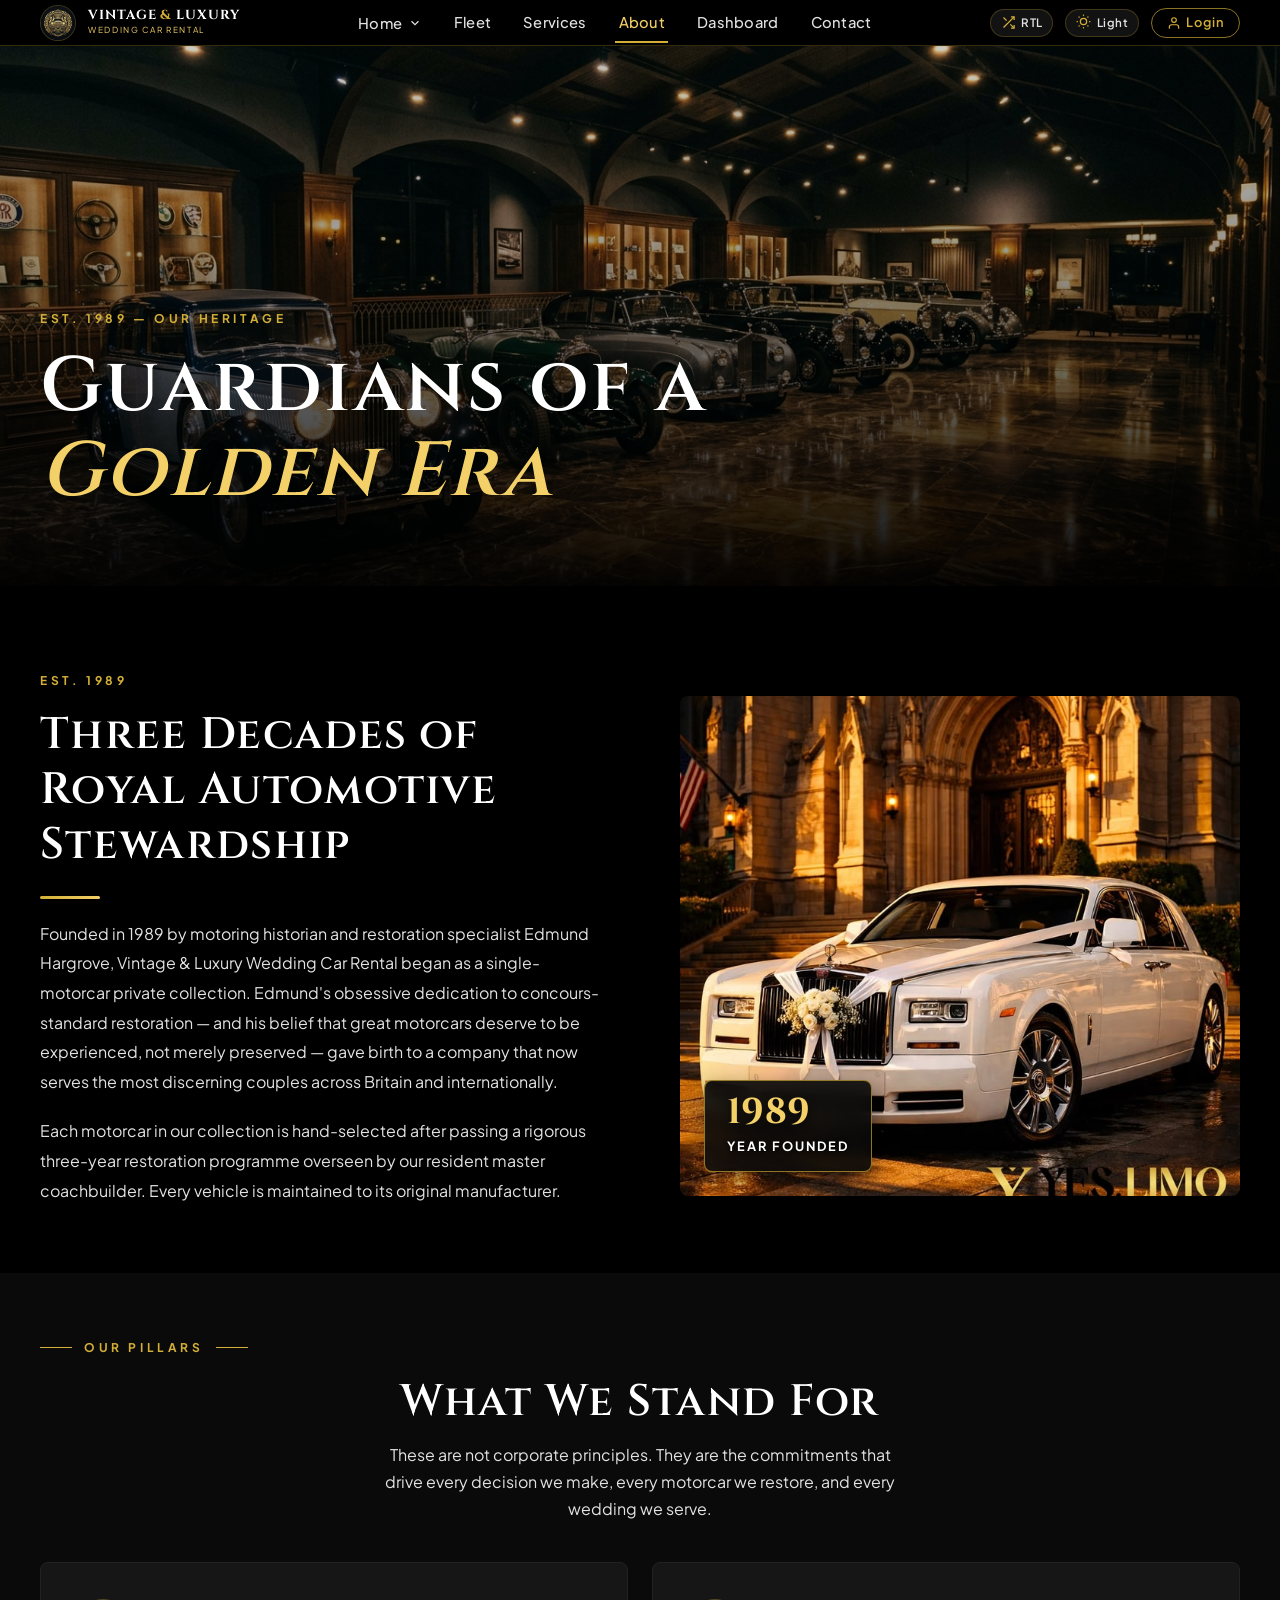
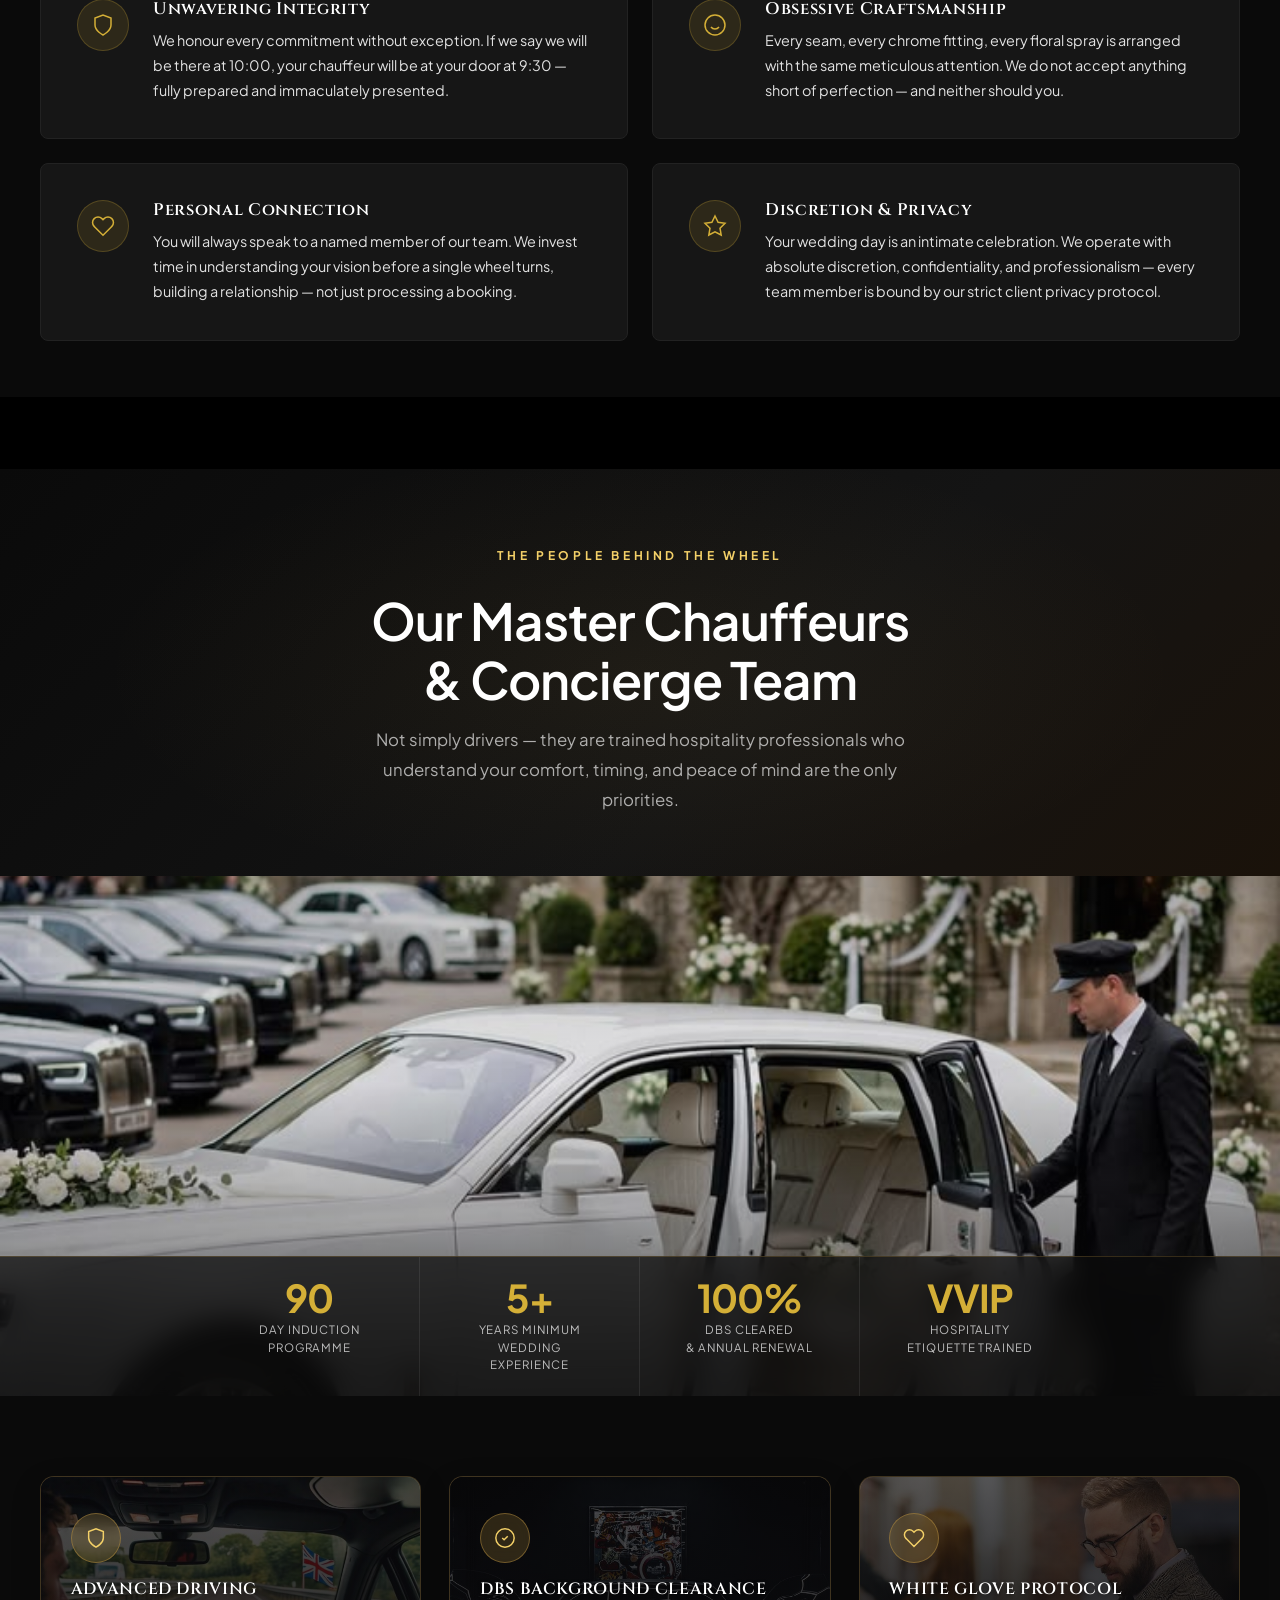
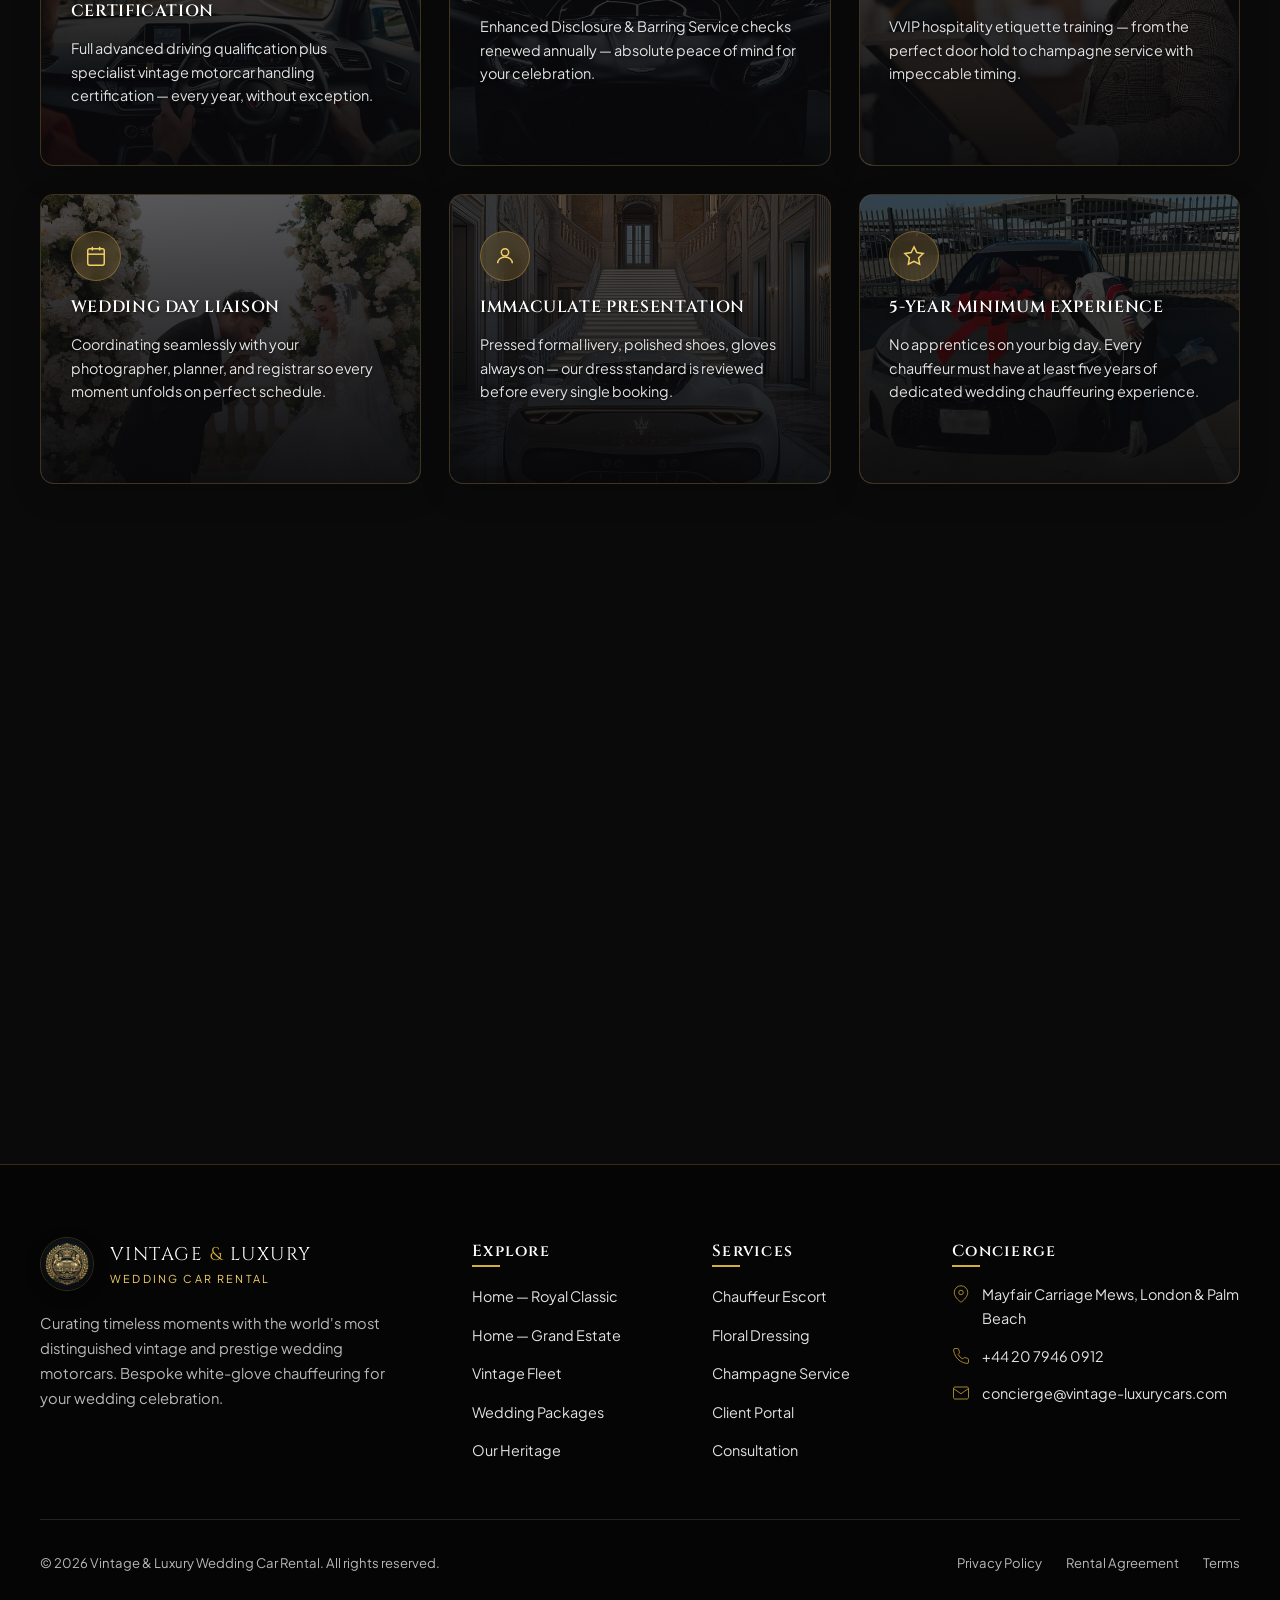
==== commit 56256174: "logo changed" ====
--- a/about.html
+++ b/about.html
@@ -1,14 +1,15 @@
-﻿<!DOCTYPE html>
+<!DOCTYPE html>
 <html lang="en" dir="ltr">
 
 <head>
   <meta charset="UTF-8">
   <meta name="viewport" content="width=device-width, initial-scale=1.0">
-  <link rel="icon" type="image/png" sizes="32x32" href="assets/images/brand/favicon-32x32.png?v=5.0">
-  <link rel="icon" type="image/png" sizes="64x64" href="assets/images/brand/favicon.png?v=5.0">
-  <link rel="shortcut icon" href="assets/images/brand/favicon.ico?v=5.0">
-  <link rel="apple-touch-icon" href="assets/images/brand/apple-touch-icon.png?v=5.0">
-  <title>Our Heritage — Vintage &amp; Luxury Wedding Car Rental</title>
+  <link rel="icon" type="image/png" sizes="32x32" href="assets/images/brand/favicon-32x32.png?v=7.0">
+  <link rel="icon" type="image/png" sizes="64x64" href="assets/images/brand/favicon.png?v=7.0">
+  <link rel="icon" type="image/png" sizes="1024x1024" href="assets/images/brand/logo.png?v=7.0">
+  <link rel="shortcut icon" href="assets/images/brand/favicon.ico?v=7.0">
+  <link rel="apple-touch-icon" href="assets/images/brand/apple-touch-icon.png?v=7.0">
+  <title>Vintage &amp; Luxury — Wedding Car Rental</title>
   <meta name="description"
     content="Discover the three-decade heritage of Vintage & Luxury Wedding Car Rental. Our story, values, master chauffeurs, and commitment to bespoke white-glove wedding service.">
   <link rel="stylesheet" href="assets/css/style.css?v=3.3">
@@ -113,14 +114,7 @@
   <!-- MOBILE DRAWER -->
   <div class="mobile-drawer-overlay" id="mobileDrawerOverlay"></div>
   <aside class="mobile-drawer" id="mobileDrawer" aria-label="Mobile Navigation">
-    <div class="mobile-drawer-header">
-      <a href="index.html" class="header-brand" aria-label="Vintage &amp; Luxury Wedding Car Rental">
-        <div class="brand-logo-wrap"><img src="assets/images/brand/logo.png" alt="Emblem" class="brand-logo-img"></div>
-        <div class="brand-text-block">
-          <span class="brand-title">VINTAGE <span>&amp;</span> LUXURY</span>
-          <span class="brand-tagline">Wedding Car Rental</span>
-        </div>
-      </a>
+        <div class="mobile-drawer-header">
       <button type="button" class="mobile-close-btn" id="mobileCloseBtn" aria-label="Close Menu">
         <svg width="20" height="20" viewBox="0 0 24 24" fill="none" stroke="currentColor" stroke-width="2">
           <line x1="18" y1="6" x2="6" y2="18"></line>
@@ -531,13 +525,13 @@
     <div class="container-custom">
       <div class="footer-top-grid">
         <div class="footer-brand-col">
-          <div class="footer-logo-row">
+          <a href="index.html" class="footer-logo-row" aria-label="Vintage &amp; Luxury Home">
             <img src="assets/images/brand/logo.png" alt="Vintage &amp; Luxury Brand Emblem" class="footer-logo-img">
             <div>
               <div class="footer-brand-title">VINTAGE <span>&amp;</span> LUXURY</div>
               <div class="footer-brand-tagline">Wedding Car Rental</div>
             </div>
-          </div>
+          </a>
           <p class="footer-desc">
             Curating timeless moments with the world's most distinguished vintage and prestige wedding motorcars.
             Bespoke white-glove chauffeuring for your wedding celebration.
--- a/assets/css/style.css
+++ b/assets/css/style.css
@@ -280,28 +280,30 @@
 }
 
 .brand-logo-wrap {
-  width: 30px;
-  height: 30px;
+  width: 36px;
+  height: 36px;
   display: flex;
   align-items: center;
   justify-content: center;
   border-radius: 50%;
   border: 1px solid var(--gold-border);
-  background: radial-gradient(circle, rgba(212, 175, 55, 0.15) 0%, transparent 80%);
+  background: #0d0f14;
   overflow: hidden;
-  padding: 2px;
-  transition: border-color var(--transition-fast), transform var(--transition-fast);
+  padding: 0;
+  box-shadow: 0 2px 8px rgba(0, 0, 0, 0.35);
+  transition: border-color var(--transition-fast), transform var(--transition-fast), box-shadow var(--transition-fast);
 }
 
 .header-brand:hover .brand-logo-wrap {
   border-color: var(--gold-light);
-  transform: scale(1.05);
+  transform: scale(1.06);
+  box-shadow: 0 0 12px rgba(212, 175, 55, 0.35);
 }
 
 .brand-logo-img {
   width: 100%;
   height: 100%;
-  object-fit: contain;
+  object-fit: cover;
 }
 
 .brand-text-block {
@@ -701,52 +703,13 @@
 .mobile-drawer-header {
   display: flex;
   align-items: center;
-  justify-content: space-between;
+  justify-content: flex-end;
   padding-bottom: 0.65rem;
   border-bottom: 1px solid rgba(255, 255, 255, 0.1);
-  gap: 0.75rem;
 }
 
 .mobile-drawer-header .header-brand {
-  display: flex !important;
-  align-items: center;
-  gap: 0.65rem;
-  text-decoration: none;
-  opacity: 1 !important;
-  visibility: visible !important;
-  pointer-events: auto !important;
-}
-
-.mobile-drawer-header .brand-logo-wrap {
-  width: 30px;
-  height: 30px;
-  flex-shrink: 0;
-}
-
-.mobile-drawer-header .brand-text-block {
-  display: flex;
-  flex-direction: column;
-}
-
-.mobile-drawer-header .brand-title {
-  font-family: var(--font-heading);
-  font-size: 0.76rem;
-  font-weight: 700;
-  letter-spacing: 0.07em;
-  color: var(--text-primary);
-  line-height: 1.1;
-  white-space: nowrap;
-}
-
-.mobile-drawer-header .brand-tagline {
-  display: block !important;
-  font-size: 0.48rem;
-  letter-spacing: 0.16em;
-  text-transform: uppercase;
-  color: var(--gold-light);
-  line-height: 1;
-  white-space: nowrap;
-  margin-top: 2px;
+  display: none !important;
 }
 
 .mobile-close-btn {
@@ -1025,15 +988,27 @@
 }
 
 .footer-logo-row {
-  display: flex;
+  display: inline-flex;
   align-items: center;
   gap: 1rem;
+  width: fit-content;
+  text-decoration: none;
+  cursor: pointer;
+  transition: opacity var(--transition-fast, 0.2s ease), transform var(--transition-fast, 0.2s ease);
+}
+
+.footer-logo-row:hover {
+  opacity: 0.88;
+  transform: translateY(-1px);
 }
 
 .footer-logo-img {
-  width: 52px;
-  height: 52px;
-  object-fit: contain;
+  width: 54px;
+  height: 54px;
+  object-fit: cover;
+  border-radius: 50%;
+  border: 1px solid var(--gold-border);
+  box-shadow: 0 4px 14px rgba(0, 0, 0, 0.4);
 }
 
 .footer-brand-title {
@@ -2140,25 +2115,12 @@
   overflow: hidden;
 }
 
-.stats-cta-section::before {
-  content: '';
-  position: absolute;
-  top: 0;
-  left: 50%;
-  transform: translateX(-50%);
-  width: 1px;
-  height: 100%;
-  background: linear-gradient(to bottom, transparent, var(--gold-border), transparent);
-  pointer-events: none;
-}
-
 .stats-grid {
   display: grid;
   grid-template-columns: repeat(4, 1fr);
   gap: 3rem;
   text-align: center;
-  padding-bottom: 5rem;
-  border-bottom: 1px solid var(--border-subtle);
+  padding-bottom: 4rem;
 }
 
 .stat-item {}
@@ -6175,10 +6137,21 @@
     overflow-y: auto;
   }
 
+  /* Fix header so it doesn't scroll on mobile */
+  .db-header {
+    position: fixed;
+    top: 0;
+    left: 0;
+    right: 0;
+    width: 100%;
+    z-index: 100;
+  }
+
   .db-layout {
     height: auto;
     overflow: visible;
     flex-direction: column;
+    padding-top: 72px;
   }
 
   /* Horizontal Sticky Navigation Bar under Header */
@@ -6277,6 +6250,10 @@
     padding: 0 1.25rem;
   }
 
+  .db-layout {
+    padding-top: 66px;
+  }
+
   .db-sidebar {
     top: 66px;
   }
@@ -6344,6 +6321,10 @@
   .db-header {
     height: 60px;
     padding: 0 0.85rem;
+  }
+
+  .db-layout {
+    padding-top: 60px;
   }
 
   .db-sidebar {
@@ -6661,6 +6642,10 @@
     padding: 0 0.65rem;
   }
 
+  .db-layout {
+    padding-top: 56px;
+  }
+
   .db-sidebar {
     top: 56px;
   }
--- a/assets/css/responsive.css
+++ b/assets/css/responsive.css
@@ -121,8 +121,8 @@
   }
 
   .brand-logo-wrap {
-    width: 28px;
-    height: 28px;
+    width: 32px;
+    height: 32px;
   }
 
   .fleet-mosaic {
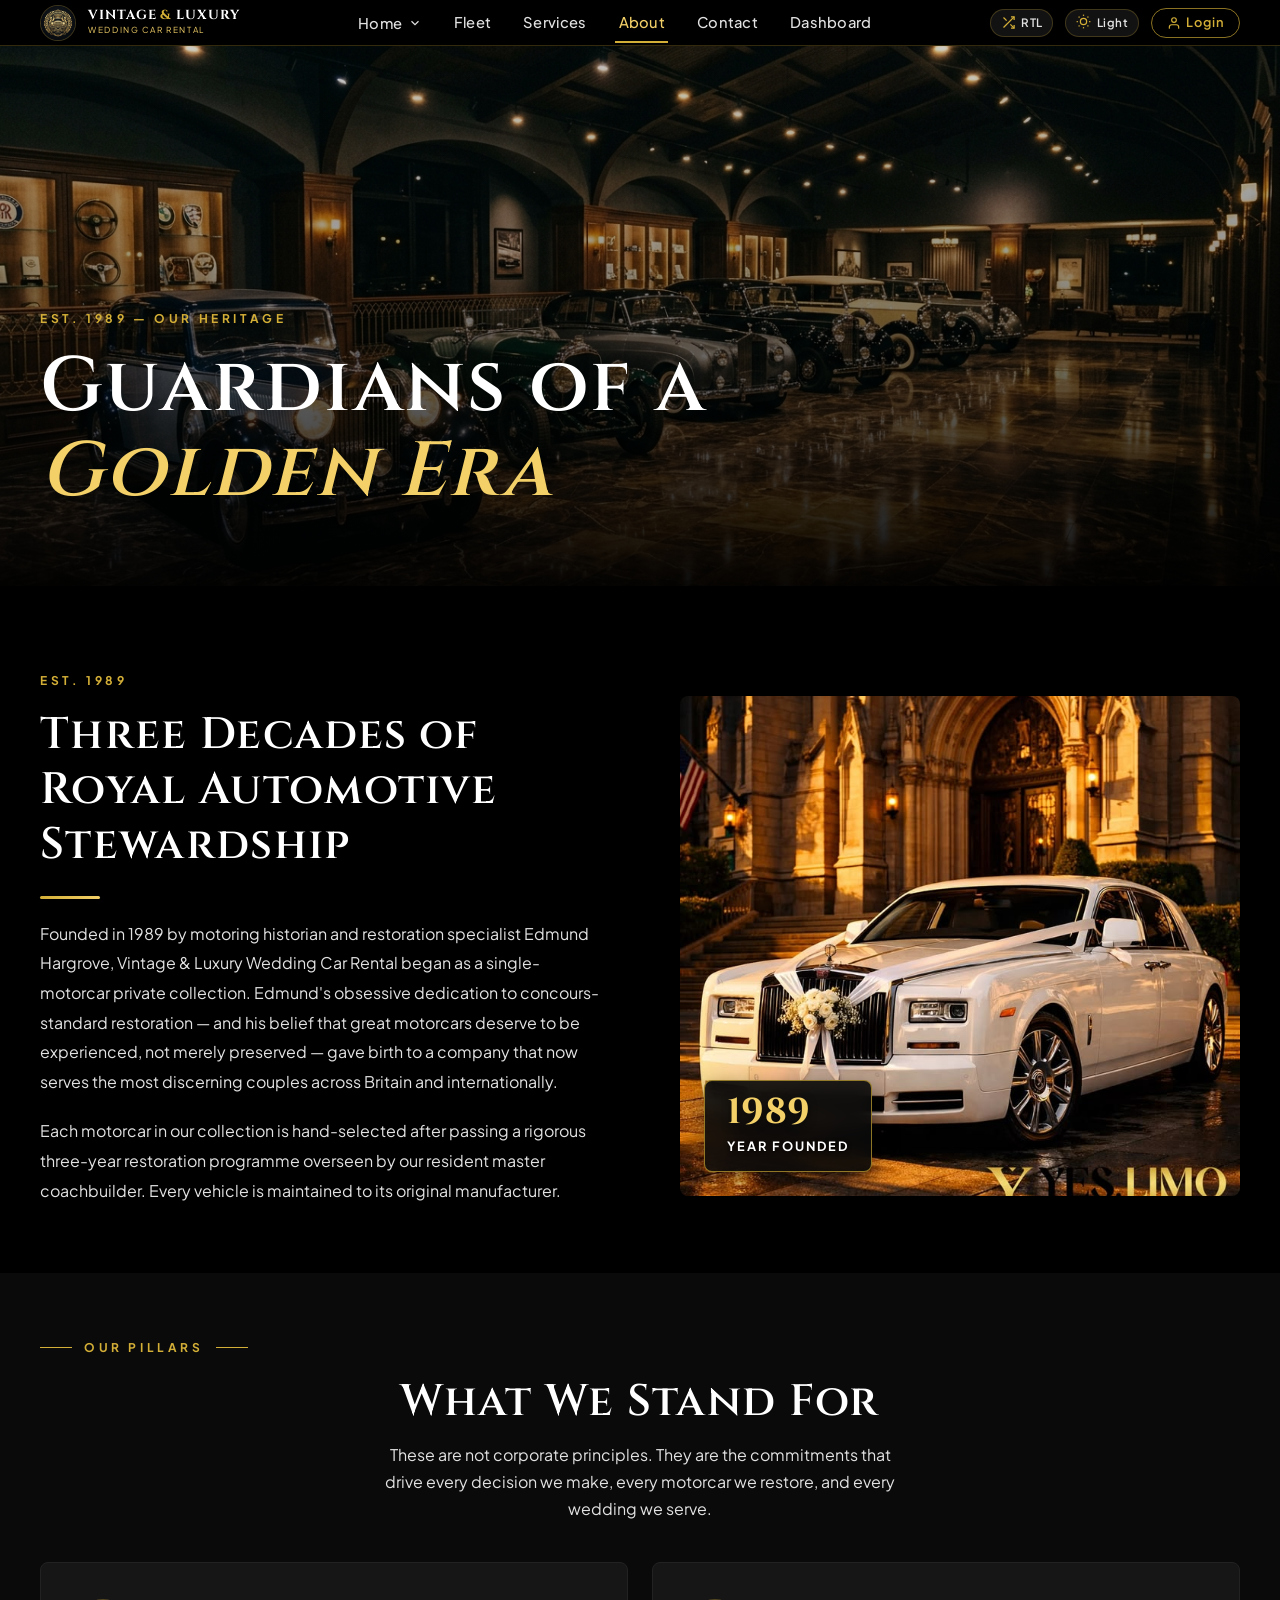
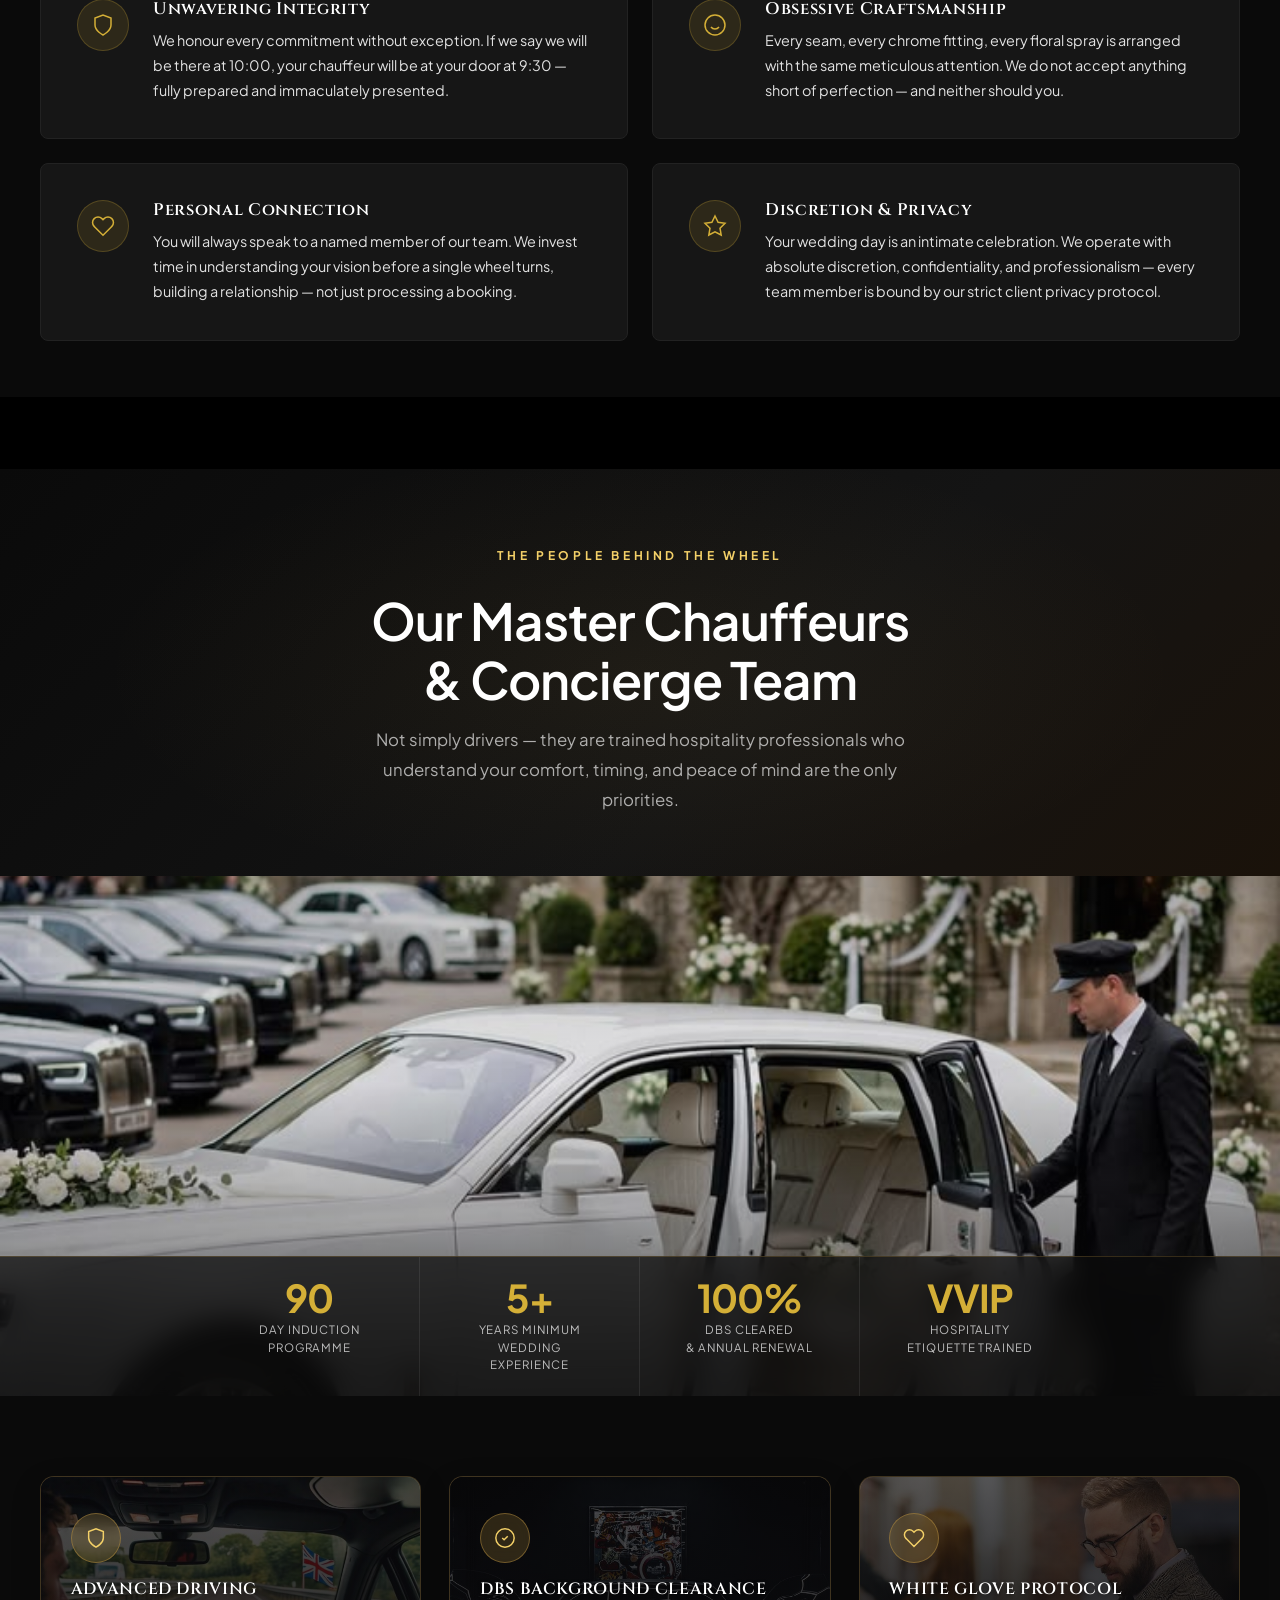
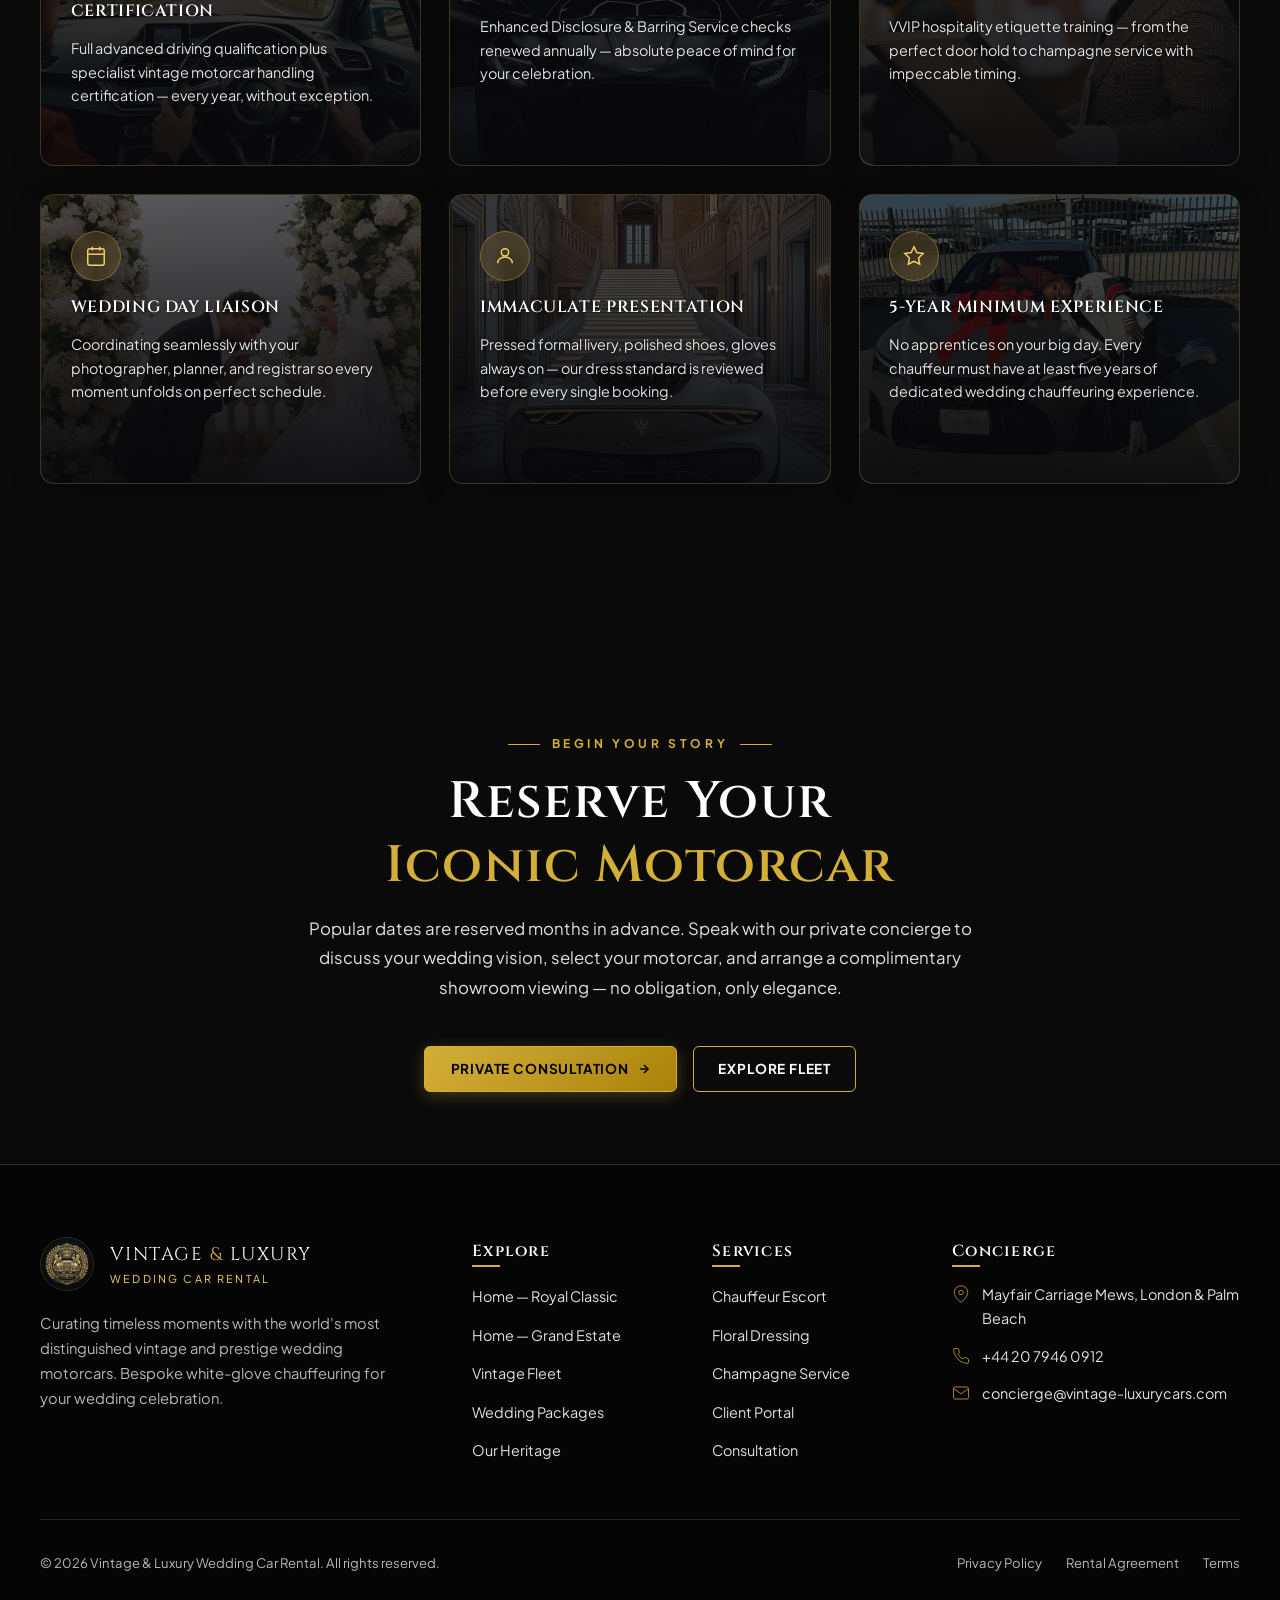
==== commit 0e90271d: "small changes" ====
--- a/about.html
+++ b/about.html
@@ -61,8 +61,9 @@
           <li class="nav-item"><a href="fleet.html" class="nav-link">Fleet</a></li>
           <li class="nav-item"><a href="services.html" class="nav-link">Services</a></li>
           <li class="nav-item"><a href="about.html" class="nav-link active">About</a></li>
+          
+          <li class="nav-item"><a href="contact.html" class="nav-link">Contact</a></li>
           <li class="nav-item"><a href="dashboard.html" class="nav-link">Dashboard</a></li>
-          <li class="nav-item"><a href="contact.html" class="nav-link">Contact</a></li>
         </ul>
       </nav>
 
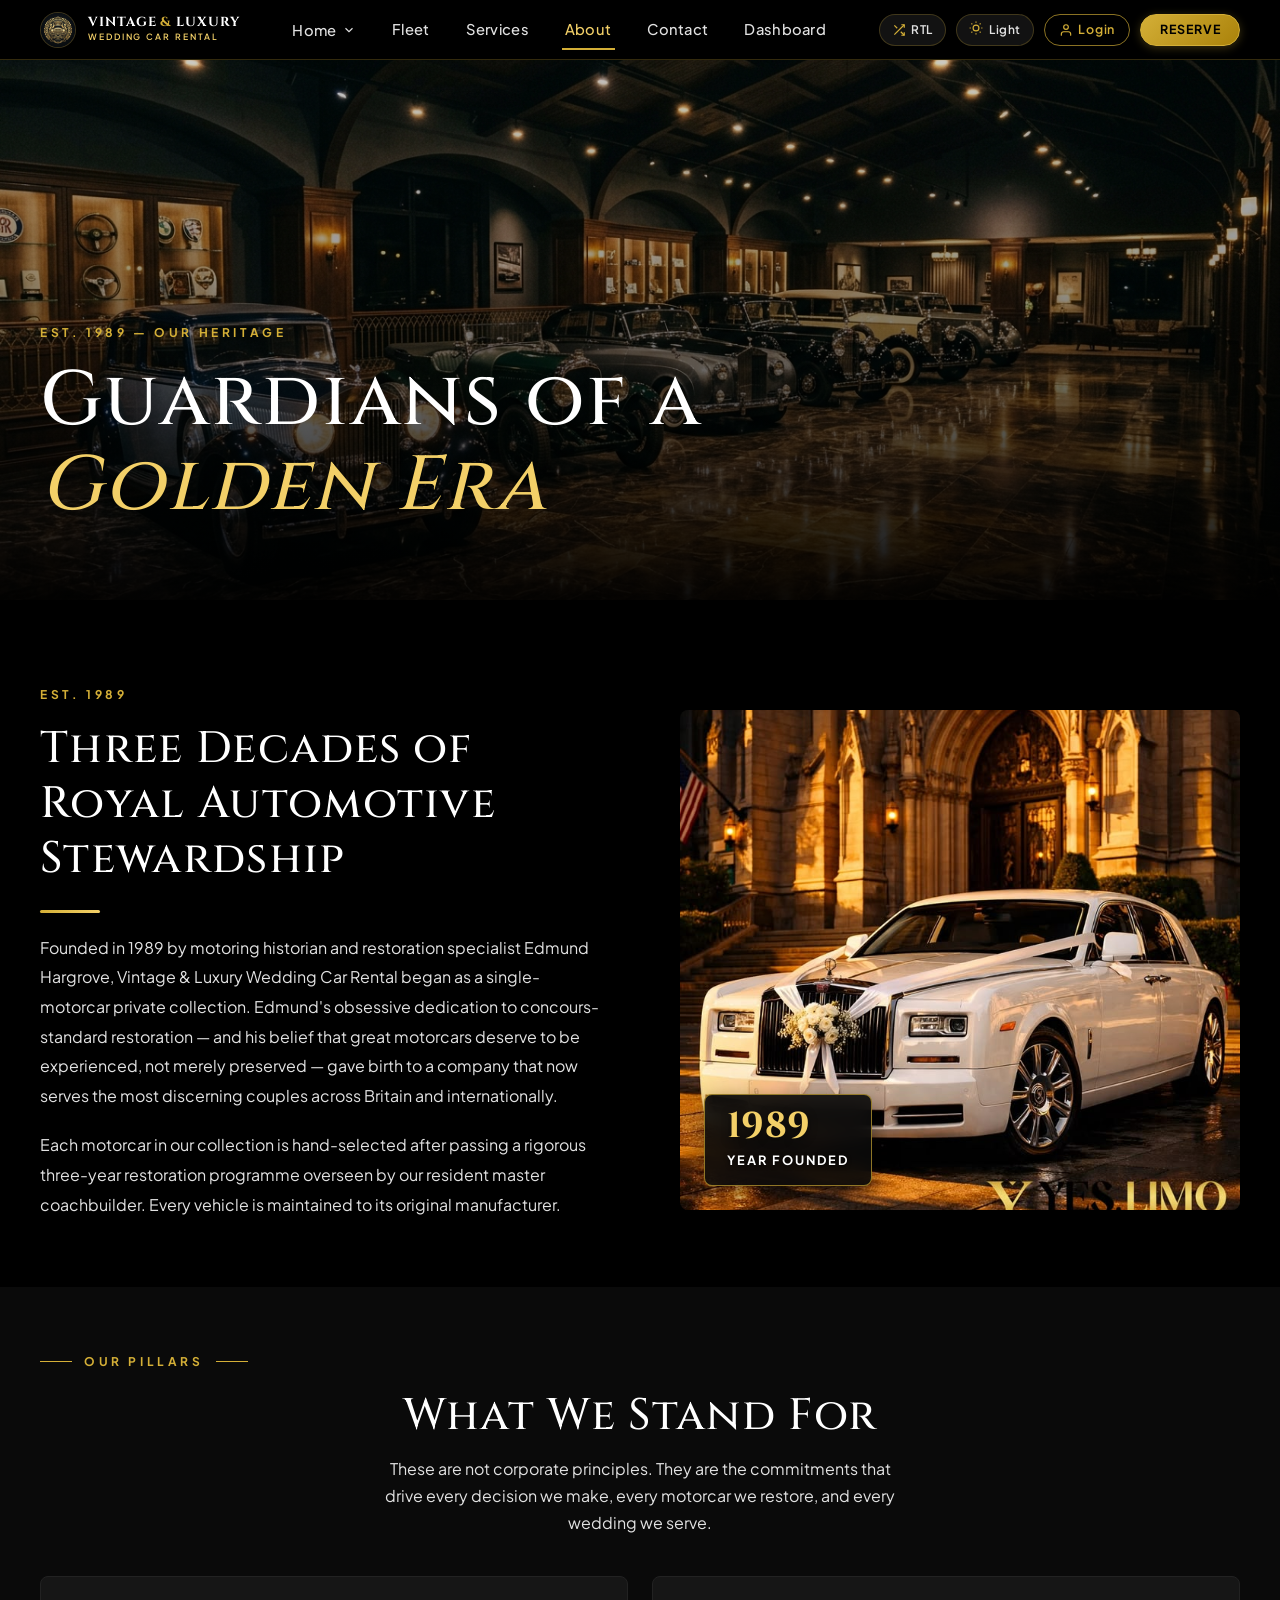
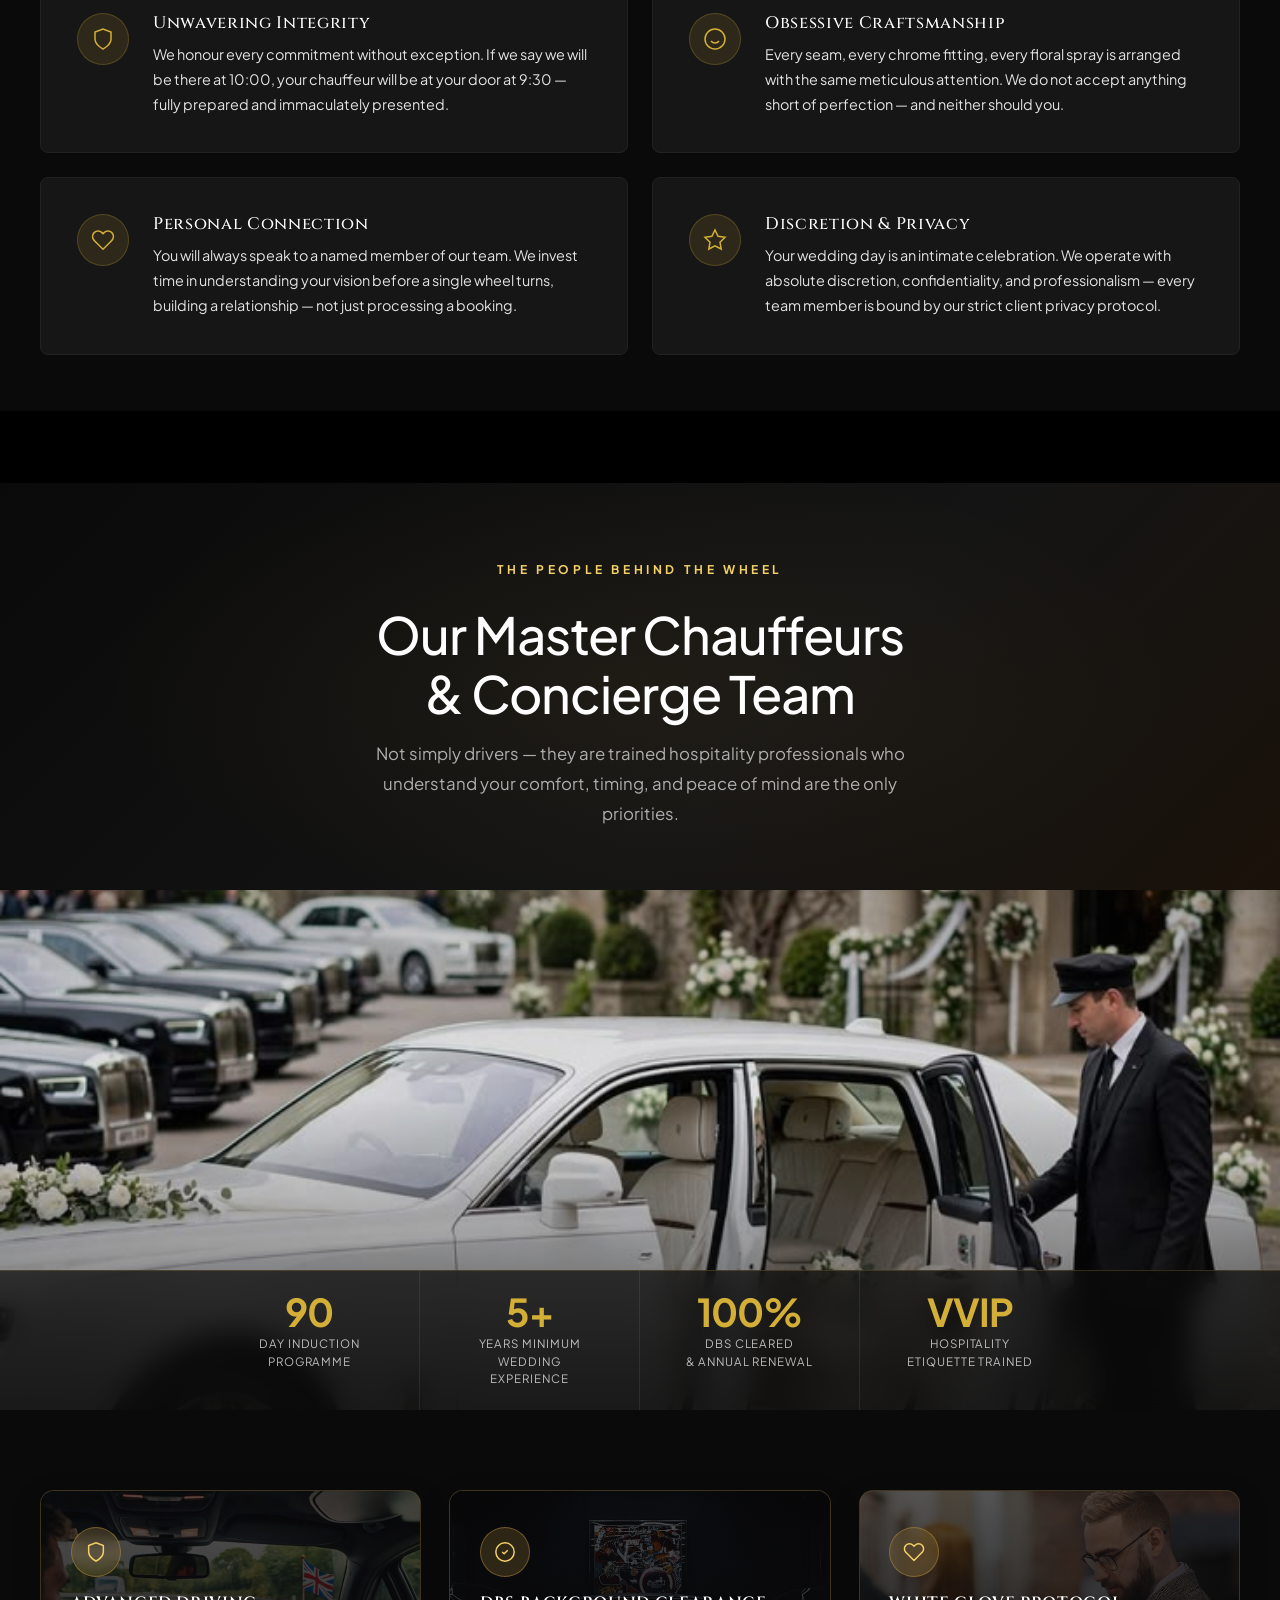
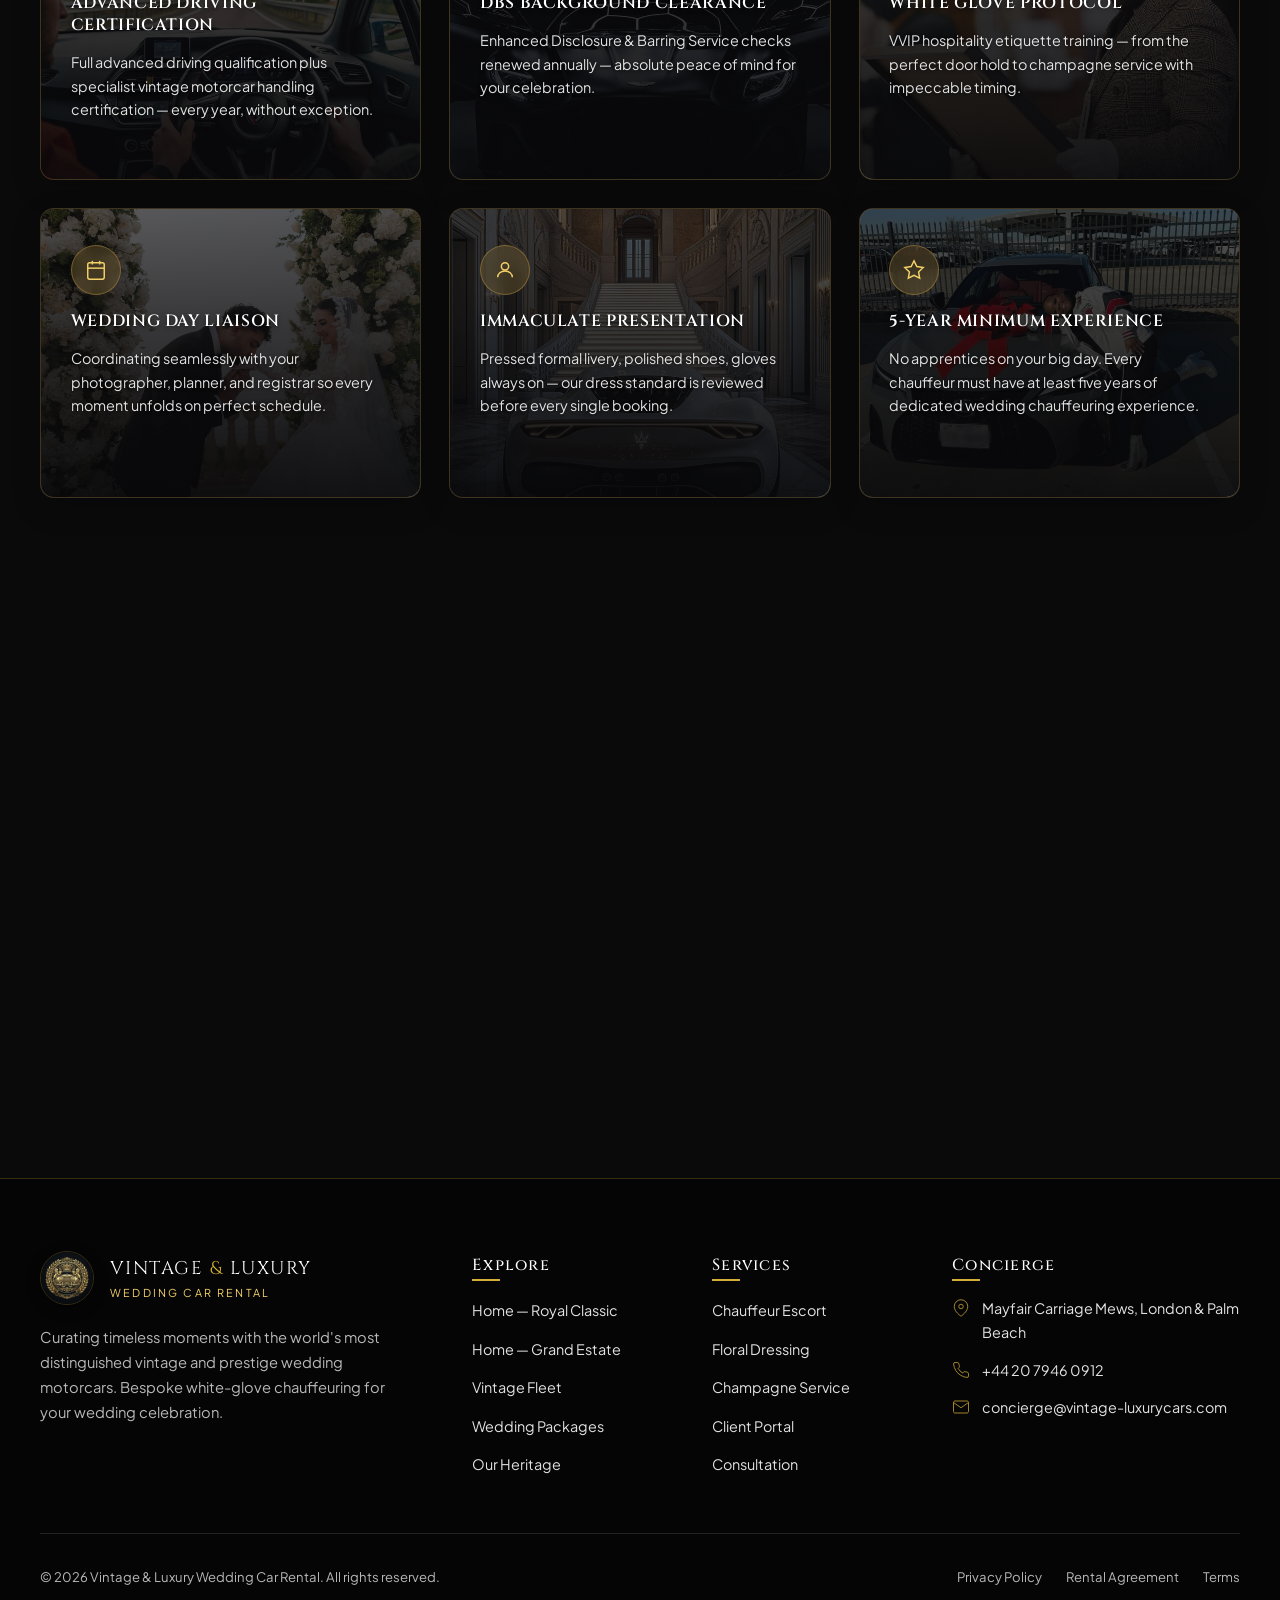
==== commit 5880d73e: "update" ====
--- a/about.html
+++ b/about.html
@@ -101,6 +101,7 @@
           </svg>
           Login
         </a>
+        <a href="contact.html" class="btn-gold-primary header-reserve-btn">Reserve</a>
         <button type="button" class="mobile-toggle-btn" id="mobileMenuBtn" aria-label="Open Menu">
           <svg viewBox="0 0 24 24" fill="none" stroke="currentColor" stroke-width="2">
             <line x1="3" y1="6" x2="21" y2="6"></line>
@@ -171,7 +172,16 @@
           <span class="theme-text">Light</span>
         </button>
       </div>
-      <a href="login.html" class="btn-gold-primary mobile-cta-full">Login</a>
+      <div style="display:flex;flex-direction:column;gap:0.6rem;margin-top:1rem;">
+        <a href="contact.html" class="btn-gold-primary mobile-cta-full">Reserve Fleet</a>
+        <a href="login.html" class="btn-login-header mobile-cta-full" style="justify-content:center;height:38px;border-radius:6px;">
+          <svg viewBox="0 0 24 24" width="16" height="16" stroke="currentColor" fill="none" stroke-width="2" stroke-linecap="round" stroke-linejoin="round">
+            <path d="M20 21v-2a4 4 0 0 0-4-4H8a4 4 0 0 0-4 4v2" />
+            <circle cx="12" cy="7" r="4" />
+          </svg>
+          VIP Login
+        </a>
+      </div>
     </div>
   </aside>
 
--- a/assets/css/style.css
+++ b/assets/css/style.css
@@ -3,7 +3,7 @@
    Phase 02: Global Design System & Core Components
    ========================================================================== */
 
-@import url('https://fonts.googleapis.com/css2?family=Cinzel:wght@500;600;700;800&family=Plus+Jakarta+Sans:wght@300;400;500;600;700&display=swap');
+@import url('https://fonts.googleapis.com/css2?family=Cinzel:wght@400;500;600;700;800&family=Plus+Jakarta+Sans:wght@300;400;500;600;700&display=swap');
 
 /* --- CSS Variables & Design Tokens --- */
 :root {
@@ -37,8 +37,8 @@
   --font-heading: 'Cinzel', serif, Georgia;
   --font-body: 'Plus Jakarta Sans', sans-serif, -apple-system, BlinkMacSystemFont;
 
-  /* Header Height & Spacing (Compact luxury) */
-  --header-height: 46px;
+  /* Header Height & Spacing (Elegant Luxury Proportions) */
+  --header-height: 60px;
   --transition-fast: 0.2s cubic-bezier(0.16, 1, 0.3, 1);
   --transition-smooth: 0.35s cubic-bezier(0.16, 1, 0.3, 1);
 }
@@ -58,6 +58,8 @@
 
   --border-subtle: #E6E0D5;
   --border-strong: #D5CCBD;
+  --gold-primary: #AA820A;
+  --gold-light: #8C6A08;
   --gold-border: rgba(184, 134, 11, 0.35);
   --gold-border-bright: rgba(184, 134, 11, 0.8);
   --gold-subtle: rgba(184, 134, 11, 0.08);
@@ -132,7 +134,7 @@
   font-family: var(--font-heading);
   color: var(--text-primary);
   letter-spacing: 0.03em;
-  font-weight: 600;
+  font-weight: 500;
   line-height: 1.25;
 }
 
@@ -326,26 +328,38 @@
 }
 
 .brand-tagline {
-  font-size: 0.52rem;
-  letter-spacing: 0.2em;
+  font-size: 0.54rem;
+  font-weight: 600;
+  letter-spacing: 0.22em;
   text-transform: uppercase;
   color: var(--gold-light);
   white-space: nowrap;
   margin-top: 1px;
 }
 
-/* Desktop Navigation (Exactly 6 Nav Items) */
+[data-theme="light"] .brand-tagline,
+[data-theme="light"] .footer-brand-tagline,
+[data-theme="light"] .lp-brand-sub,
+[data-theme="light"] .rp-brand-sub {
+  color: #8C6A08 !important;
+  font-weight: 700 !important;
+}
+
+/* Desktop Navigation (Balanced & Structured Layout) */
 .desktop-nav {
   display: flex;
   align-items: center;
-  gap: 1.5rem;
+  justify-content: center;
+  flex: 1;
+  margin: 0 1.25rem;
 }
 
 .nav-list {
   display: flex;
   align-items: center;
+  justify-content: center;
   list-style: none;
-  gap: 1.6rem;
+  gap: 1.85rem;
   margin: 0;
   padding: 0;
 }
@@ -483,7 +497,7 @@
 .header-actions {
   display: flex;
   align-items: center;
-  gap: 0.75rem;
+  gap: 0.65rem;
   flex-shrink: 0;
 }
 
@@ -492,14 +506,14 @@
   display: inline-flex;
   align-items: center;
   justify-content: center;
-  height: 28px;
-  padding: 0 0.6rem;
+  height: 32px;
+  padding: 0 0.75rem;
   gap: 0.35rem;
   background-color: var(--bg-surface-elevated);
   border: 1px solid var(--gold-border);
   border-radius: 999px;
   color: var(--text-secondary);
-  font-size: 0.72rem;
+  font-size: 0.74rem;
   font-weight: 600;
   letter-spacing: 0.05em;
   transition: all var(--transition-fast);
@@ -514,8 +528,8 @@
 }
 
 .control-icon {
-  width: 15px;
-  height: 15px;
+  width: 14px;
+  height: 14px;
   stroke: var(--gold-primary);
   fill: none;
   stroke-width: 2;
@@ -554,28 +568,55 @@
   color: #000000 !important;
 }
 
-/* Compact header-specific CTA */
+/* Header Reserve CTA */
+.header-reserve-btn,
 .header-actions .btn-gold-primary {
-  height: 30px;
-  padding: 0 0.9rem;
-  font-size: 0.77rem;
-}
-
-/* Header Login Button — replaces Reserve Fleet CTA */
+  display: inline-flex;
+  align-items: center;
+  justify-content: center;
+  gap: 0.35rem;
+  height: 32px;
+  padding: 0 1.15rem;
+  background: linear-gradient(135deg, #D4AF37 0%, #AA820A 100%);
+  border: 1px solid #D4AF37;
+  color: #000000 !important;
+  font-family: var(--font-body);
+  font-size: 0.78rem;
+  font-weight: 700;
+  letter-spacing: 0.08em;
+  text-transform: uppercase;
+  border-radius: 999px;
+  box-shadow: 0 2px 10px rgba(212, 175, 55, 0.28);
+  transition: all var(--transition-smooth);
+  white-space: nowrap;
+  text-decoration: none;
+  cursor: pointer;
+}
+
+.header-reserve-btn:hover,
+.header-actions .btn-gold-primary:hover {
+  background: linear-gradient(135deg, #F3D068 0%, #C5A059 100%);
+  border-color: #F3D068;
+  box-shadow: 0 4px 16px rgba(212, 175, 55, 0.45);
+  transform: translateY(-1px);
+  color: #000000 !important;
+}
+
+/* Header Login Button */
 .btn-login-header {
   display: inline-flex;
   align-items: center;
   gap: 0.35rem;
-  height: 30px;
-  padding: 0 0.9rem;
+  height: 32px;
+  padding: 0 0.85rem;
   border: 1.5px solid var(--gold-border-bright);
   border-radius: 999px;
   background: transparent;
   color: var(--gold-primary);
   font-family: var(--font-body);
-  font-size: 0.8rem;
+  font-size: 0.78rem;
   font-weight: 600;
-  letter-spacing: 0.07em;
+  letter-spacing: 0.06em;
   text-decoration: none;
   white-space: nowrap;
   transition: all var(--transition-fast);
@@ -1264,27 +1305,37 @@
 }
 
 .hero-tagline {
-  font-size: 0.8rem;
-  letter-spacing: 0.4em;
+  font-size: 0.84rem;
+  font-weight: 700;
+  letter-spacing: 0.32em;
   text-transform: uppercase;
-  color: var(--gold-light) !important;
+  color: #F8E29C !important;
+  text-shadow: 0 2px 10px rgba(0, 0, 0, 0.95), 0 1px 3px rgba(0, 0, 0, 0.9);
   margin-bottom: 1.5rem;
-  display: flex;
-  align-items: center;
-  gap: 1rem;
+  display: inline-flex;
+  align-items: center;
+  gap: 0.85rem;
+  background: rgba(0, 0, 0, 0.6);
+  backdrop-filter: blur(8px);
+  -webkit-backdrop-filter: blur(8px);
+  padding: 0.4rem 1.15rem;
+  border-radius: 999px;
+  border: 1px solid rgba(212, 175, 55, 0.45);
+  box-shadow: 0 4px 18px rgba(0, 0, 0, 0.55);
 }
 
 .hero-tagline::before {
   content: '';
   display: inline-block;
-  width: 40px;
-  height: 1px;
+  width: 18px;
+  height: 2px;
   background: var(--gold-primary);
+  border-radius: 1px;
 }
 
 .hero-heading {
   font-size: clamp(2.8rem, 7vw, 6.5rem);
-  font-weight: 700;
+  font-weight: 500;
   color: #FFFFFF !important;
   letter-spacing: 0.04em;
   line-height: 1.1;
@@ -1988,6 +2039,7 @@
   display: grid;
   grid-template-columns: repeat(3, 1fr);
   gap: 1.75rem;
+  align-items: stretch;
 }
 
 .testimonial-card {
@@ -1996,11 +2048,15 @@
   border-radius: 8px;
   padding: 2.25rem;
   position: relative;
-  transition: border-color var(--transition-smooth);
+  transition: all var(--transition-smooth);
+  display: flex;
+  flex-direction: column;
 }
 
 .testimonial-card:hover {
   border-color: var(--gold-border-bright);
+  transform: translateY(-2px);
+  box-shadow: 0 10px 28px rgba(0, 0, 0, 0.35);
 }
 
 .testimonial-card--featured {
@@ -2020,11 +2076,12 @@
 }
 
 .testimonial-text {
-  font-size: 1rem;
+  font-size: 0.98rem;
   color: var(--text-secondary);
   line-height: 1.8;
   font-style: italic;
   margin-bottom: 2rem;
+  flex: 1;
 }
 
 /* Featured card is deep luxury dark: Ensure ultra-bright text in both light and dark modes */
@@ -2055,34 +2112,55 @@
   display: flex;
   align-items: center;
   gap: 1rem;
+  margin-top: auto;
+  padding-top: 1.25rem;
+  border-top: 1px solid rgba(255, 255, 255, 0.08);
+}
+
+[data-theme="light"] .testimonial-footer {
+  border-top-color: rgba(0, 0, 0, 0.08);
 }
 
 .testimonial-avatar {
-  width: 46px;
-  height: 46px;
+  width: 48px;
+  height: 48px;
   border-radius: 50%;
-  background: linear-gradient(135deg, var(--gold-dark), var(--gold-primary));
+  border: 2px solid var(--gold-primary);
+  overflow: hidden;
+  box-shadow: 0 3px 12px rgba(0, 0, 0, 0.35);
+  flex-shrink: 0;
   display: flex;
   align-items: center;
   justify-content: center;
-  font-family: var(--font-heading);
-  font-size: 1rem;
-  color: #000000;
-  font-weight: 700;
-  flex-shrink: 0;
+  background: #111;
+}
+
+.testimonial-avatar img {
+  width: 100%;
+  height: 100%;
+  object-fit: cover;
+  display: block;
+}
+
+.testimonial-author-meta {
+  display: flex;
+  flex-direction: column;
+  justify-content: center;
 }
 
 .testimonial-name {
   font-weight: 600;
   font-size: 0.95rem;
   color: var(--text-primary);
+  line-height: 1.25;
 }
 
 .testimonial-event {
   font-size: 0.78rem;
   color: var(--gold-primary);
-  letter-spacing: 0.06em;
-  margin-top: 2px;
+  letter-spacing: 0.04em;
+  margin-top: 3px;
+  line-height: 1.2;
 }
 
 .testimonial-stars {
@@ -2106,13 +2184,14 @@
 }
 
 /* ==========================================================================
-   SEC 6: ACHIEVEMENT STATS + CTA BANNER
+   SEC: ACHIEVEMENT STATS STRIP (Positioned Above Client Stories)
    ========================================================================== */
-.stats-cta-section {
-  padding: 7rem 0;
-  background-color: var(--bg-primary);
+.stats-strip-section {
+  padding: 4.5rem 0 4rem;
+  background-color: var(--bg-surface);
+  border-top: 1px solid var(--border-subtle);
+  border-bottom: 1px solid var(--border-subtle);
   position: relative;
-  overflow: hidden;
 }
 
 .stats-grid {
@@ -2120,7 +2199,6 @@
   grid-template-columns: repeat(4, 1fr);
   gap: 3rem;
   text-align: center;
-  padding-bottom: 4rem;
 }
 
 .stat-item {}
@@ -2128,7 +2206,7 @@
 .stat-number {
   font-family: var(--font-heading);
   font-size: 3.5rem;
-  font-weight: 700;
+  font-weight: 500;
   color: var(--gold-primary);
   line-height: 1;
   margin-bottom: 0.5rem;
@@ -2139,6 +2217,13 @@
   letter-spacing: 0.12em;
   text-transform: uppercase;
   color: var(--text-muted);
+}
+
+.cta-banner-section {
+  padding: 6.5rem 0;
+  background-color: var(--bg-primary);
+  position: relative;
+  overflow: hidden;
 }
 
 .cta-banner {
@@ -2870,7 +2955,7 @@
   font-size: clamp(2rem, 3.8vw, 3.25rem);
   color: var(--text-primary);
   line-height: 1.15;
-  font-weight: 700;
+  font-weight: 500;
   margin-bottom: 1.5rem;
   letter-spacing: 0.03em;
 }
@@ -2893,6 +2978,25 @@
   gap: 1.15rem;
   flex-wrap: wrap;
   margin-bottom: 2.75rem;
+}
+
+.h2-hero-actions .btn-gold-primary,
+.h2-hero-actions .btn-outline-gold,
+.h2-hero-actions .btn-gold-outline,
+.h2-hero-actions .hero-cta-btn {
+  height: 48px;
+  min-height: 48px;
+  padding: 0 1.6rem;
+  font-size: 0.85rem;
+  font-weight: 700;
+  letter-spacing: 0.08em;
+  text-transform: uppercase;
+  border-radius: 6px;
+  display: inline-flex;
+  align-items: center;
+  justify-content: center;
+  box-sizing: border-box;
+  line-height: 1;
 }
 
 .h2-hero-badges-row {
@@ -3721,16 +3825,16 @@
 .fleet-filter-bar {
   background: var(--bg-surface);
   border-bottom: 1px solid var(--border-subtle);
-  padding: 1rem 0;
-  position: sticky;
-  top: 72px;
-  z-index: 50;
+  padding: 1.15rem 0;
+  position: relative;
+  z-index: 10;
 }
 
 .fleet-filter-inner {
   display: flex;
   align-items: center;
-  gap: 0.5rem;
+  justify-content: center;
+  gap: 0.75rem;
   overflow-x: auto;
   scrollbar-width: none;
   -ms-overflow-style: none;
@@ -3743,11 +3847,11 @@
 
 .fleet-filter-btn {
   flex-shrink: 0;
-  padding: 0.45rem 1.1rem;
+  padding: 0.5rem 1.25rem;
   border-radius: 999px;
   border: 1px solid var(--border-subtle);
   background: transparent;
-  font-size: 0.8rem;
+  font-size: 0.82rem;
   font-weight: 500;
   color: var(--text-secondary);
   cursor: pointer;
--- a/assets/css/responsive.css
+++ b/assets/css/responsive.css
@@ -35,8 +35,9 @@
   }
 
   .header-actions .btn-gold-primary,
-  .header-actions .btn-login-header {
-    display: none !important; /* Login button removed from mobile header */
+  .header-actions .btn-login-header,
+  .header-actions .header-reserve-btn {
+    display: none !important; /* Login and Reserve buttons moved to mobile drawer */
   }
 
   .header-inner {
@@ -47,6 +48,14 @@
 /* Hide header control pills on phones <= 600px (they remain accessible in mobile drawer) */
 @media (max-width: 600px) {
   .header-actions .control-pill-btn {
+    display: none !important;
+  }
+}
+
+/* In 768px, 1024px and viewports >= 601px, Dark & RTL theme icons are already in the top nav bar;
+   remove them from the hamburger menu drawer to prevent duplicate controls */
+@media (min-width: 601px) {
+  .mobile-drawer .mobile-controls-row {
     display: none !important;
   }
 }
